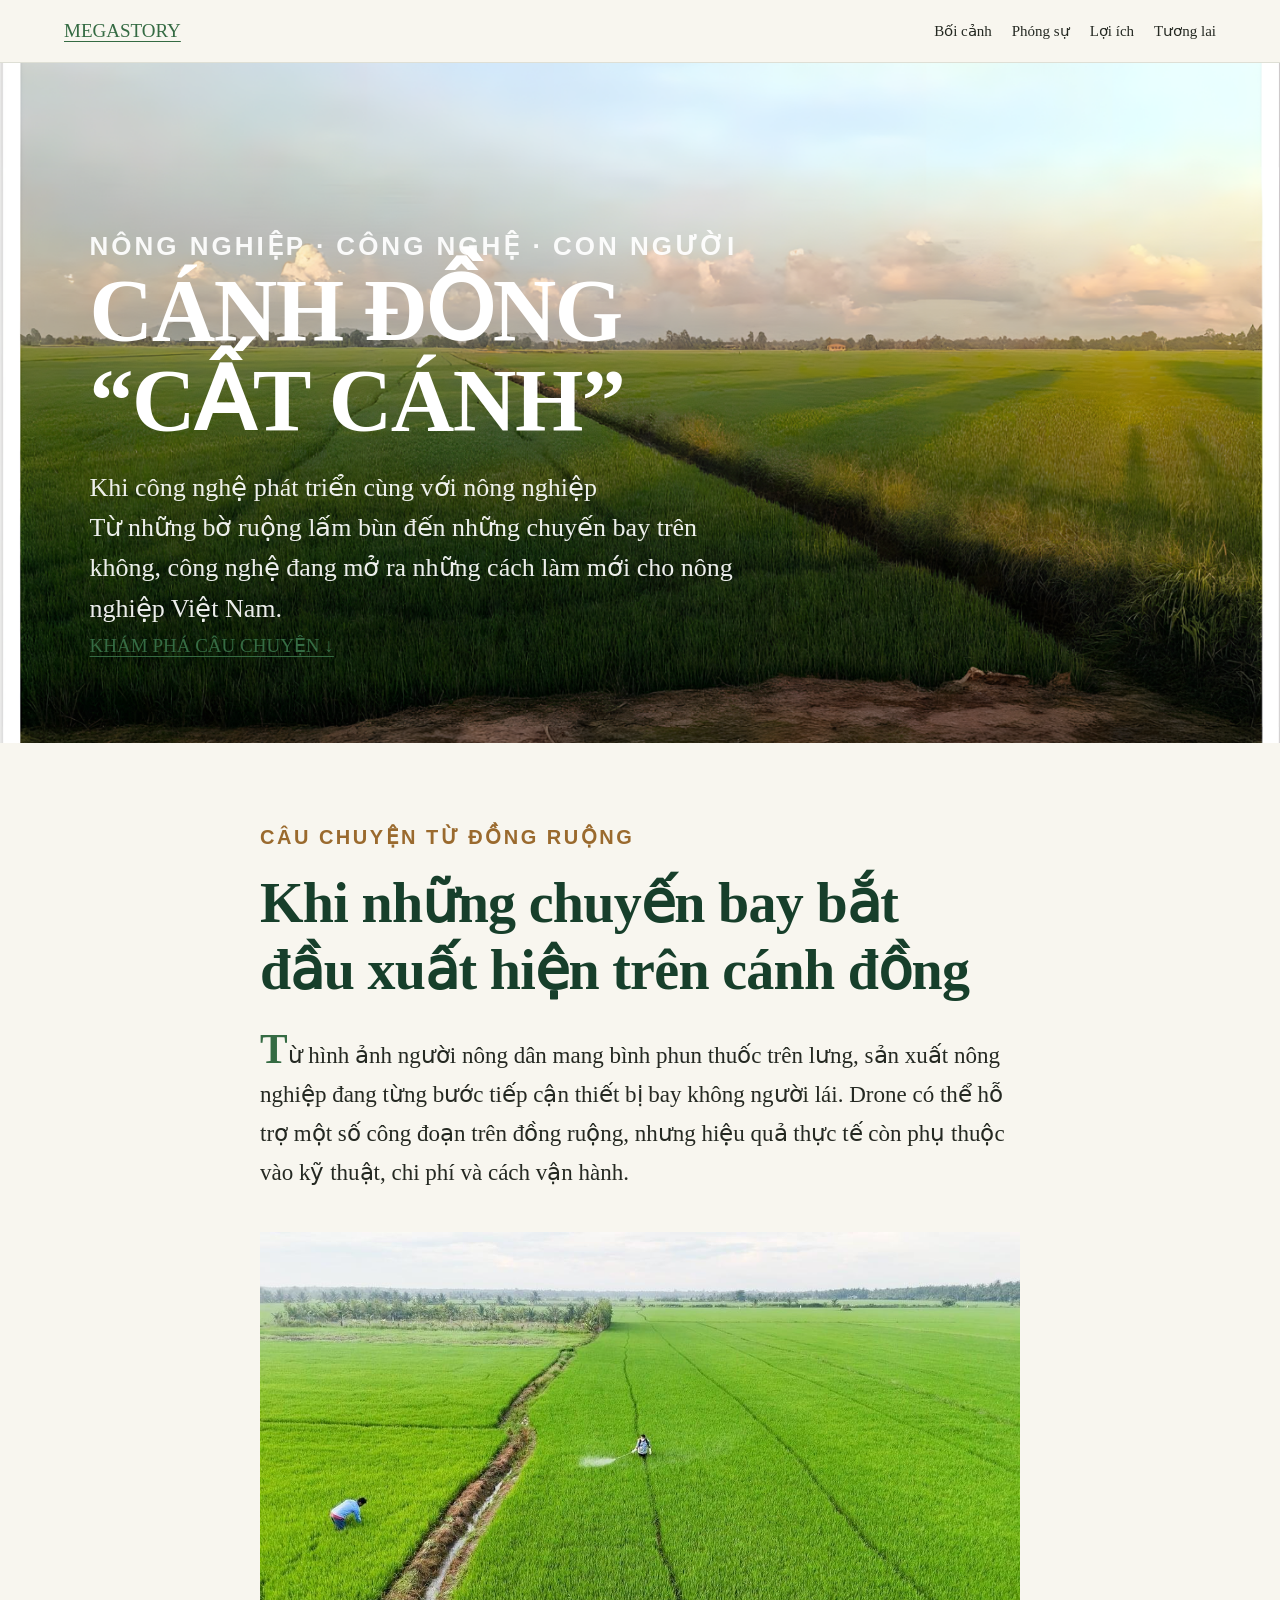
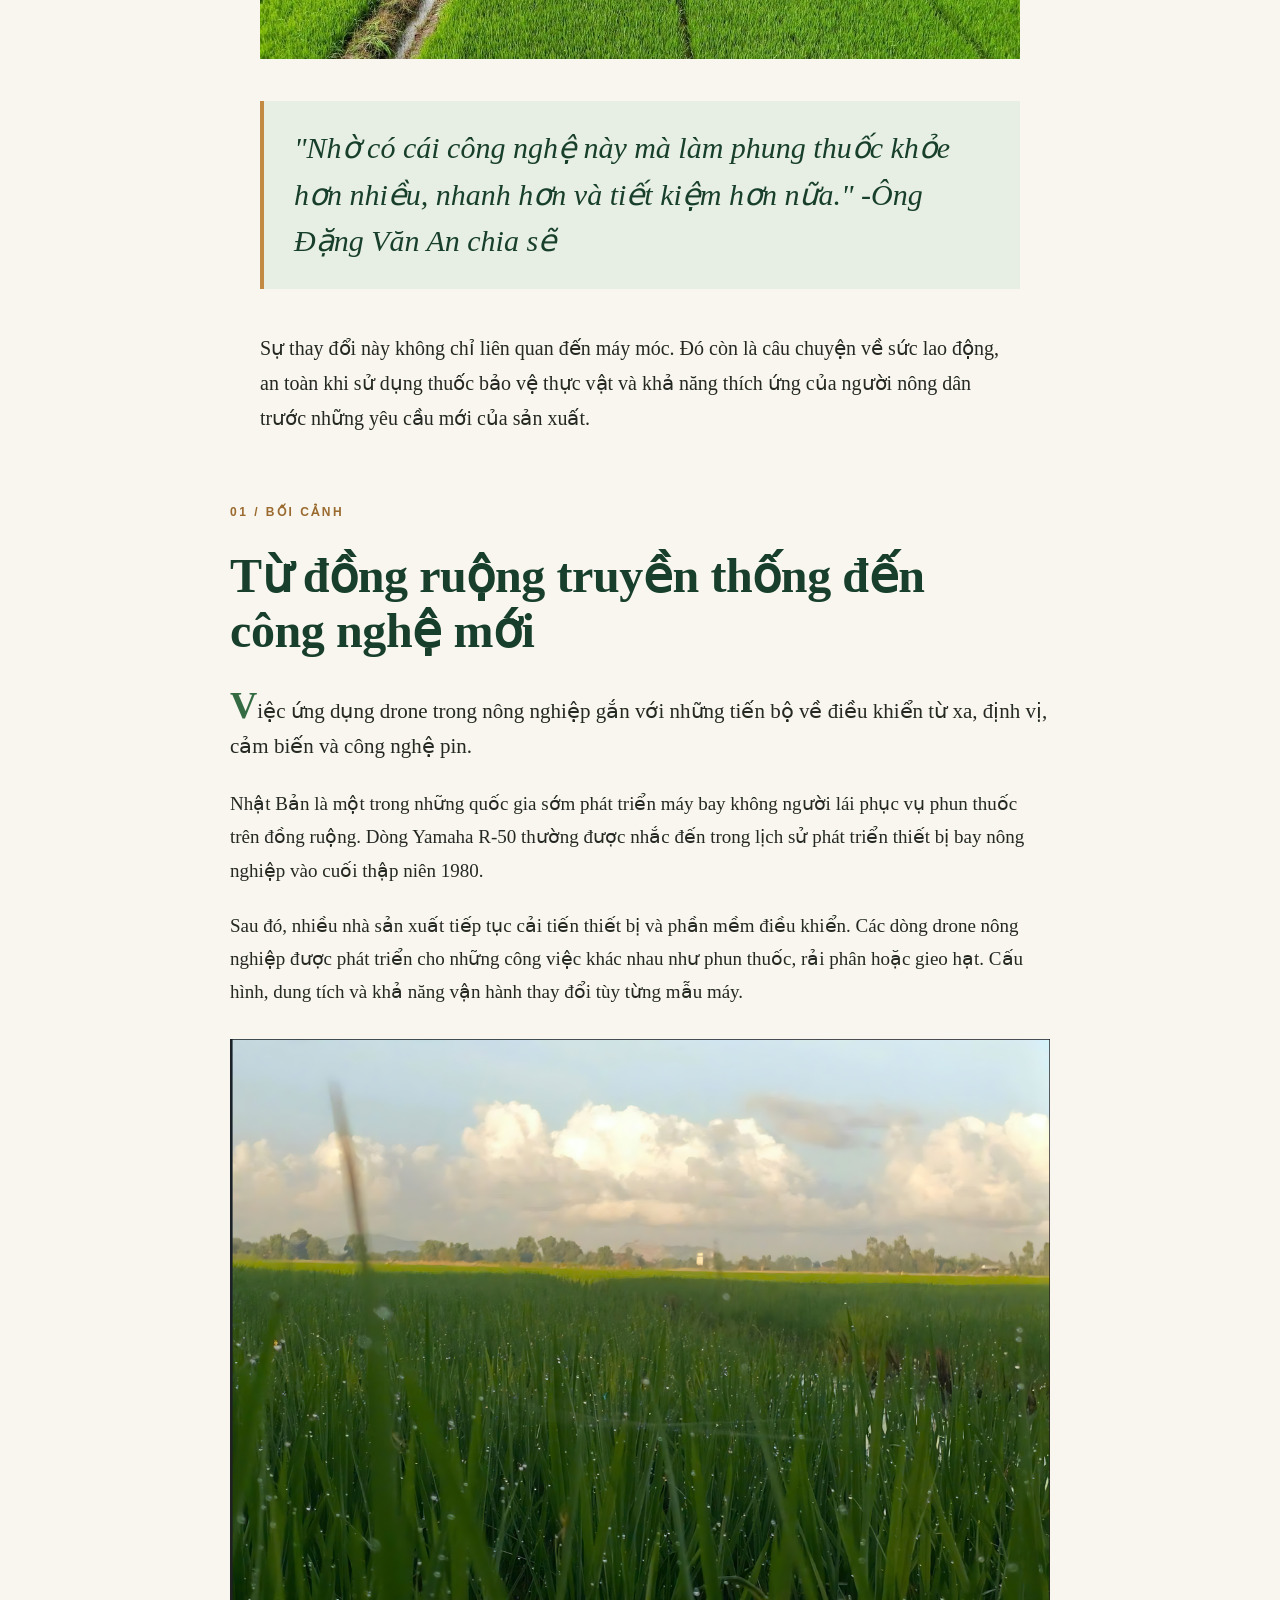
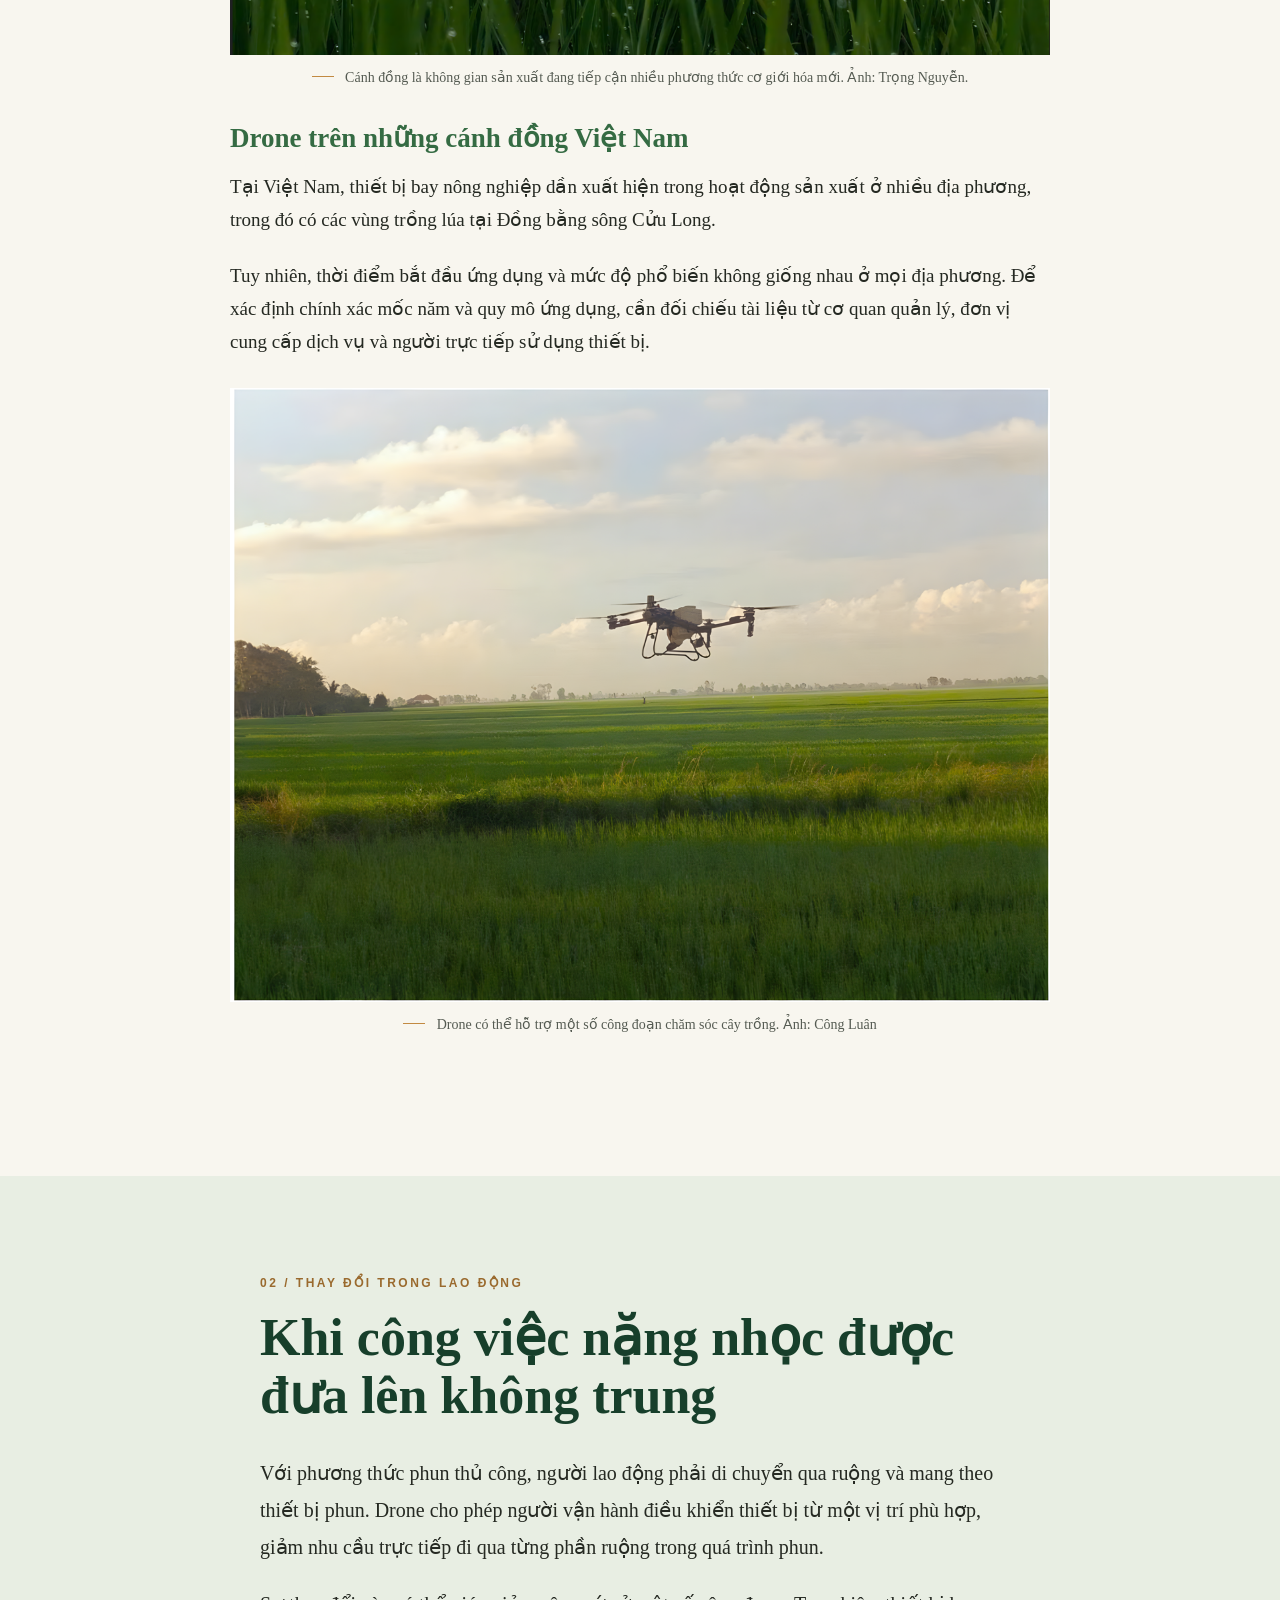
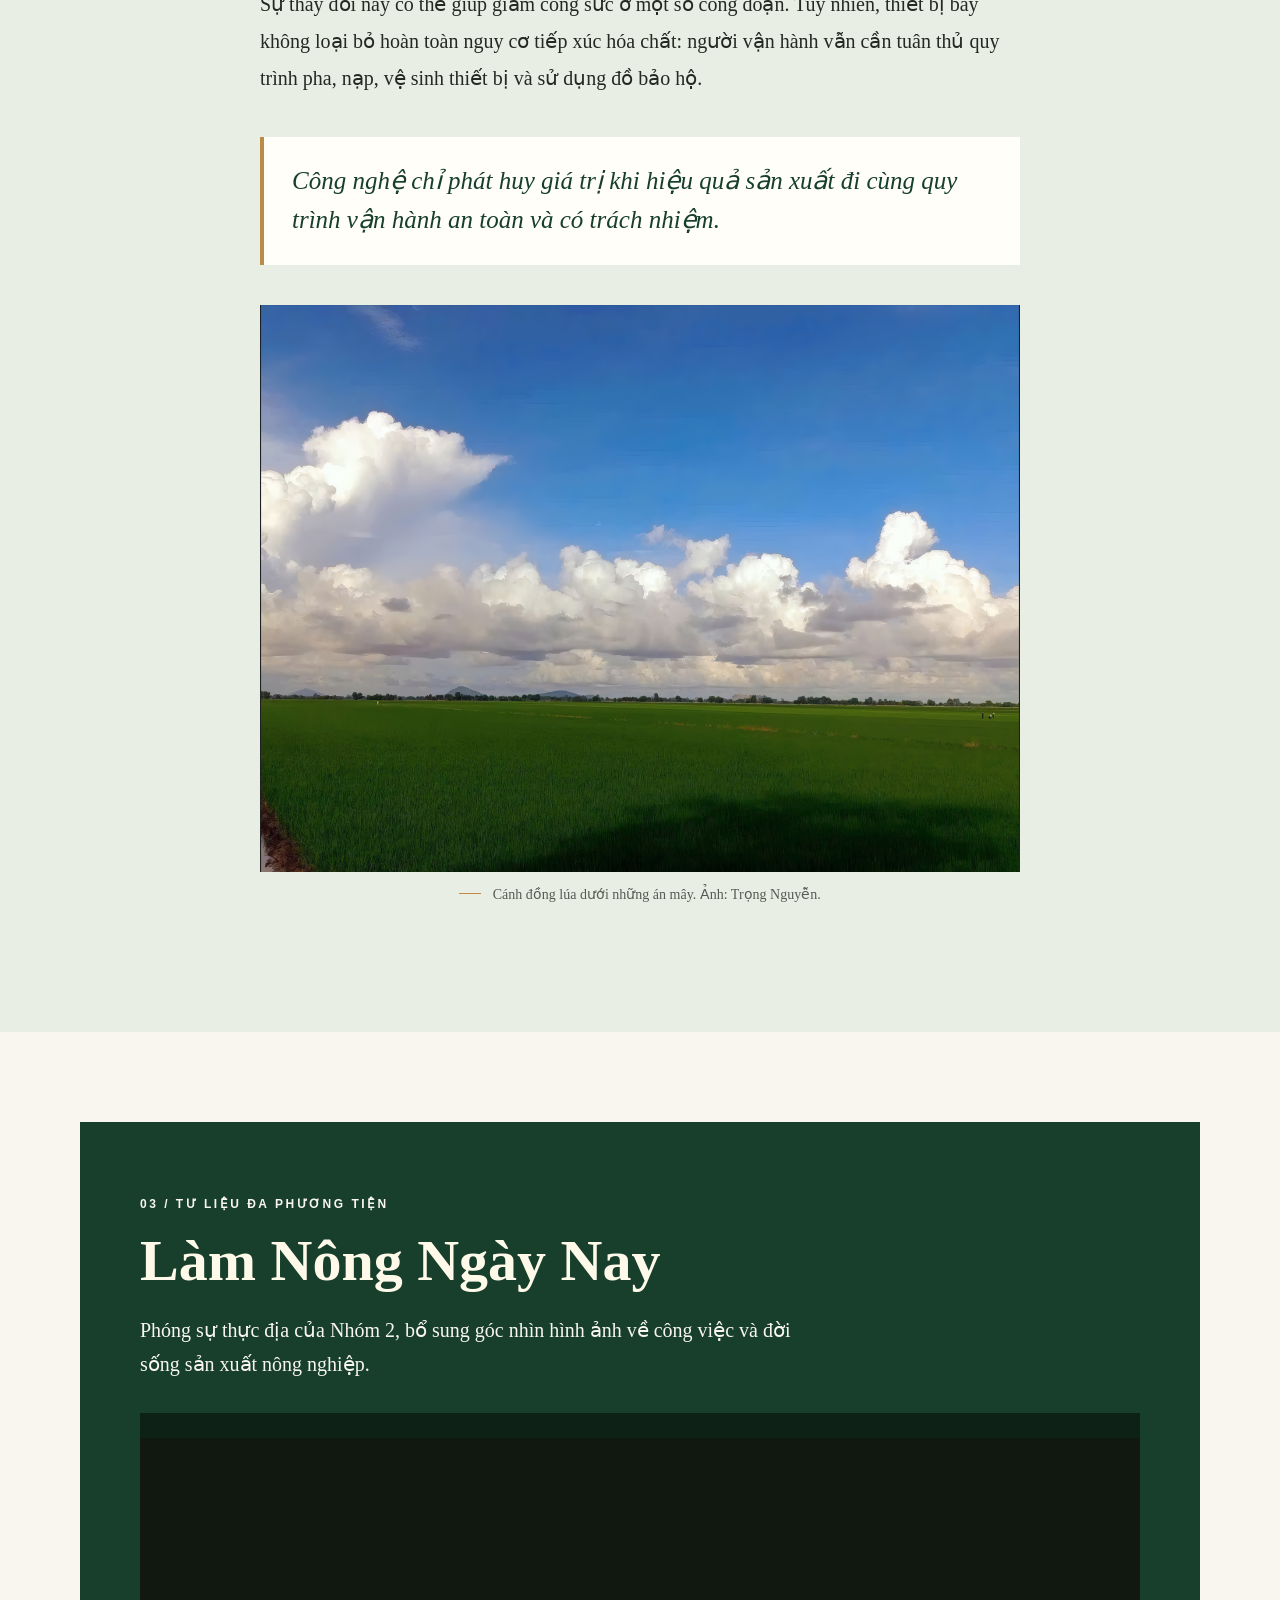
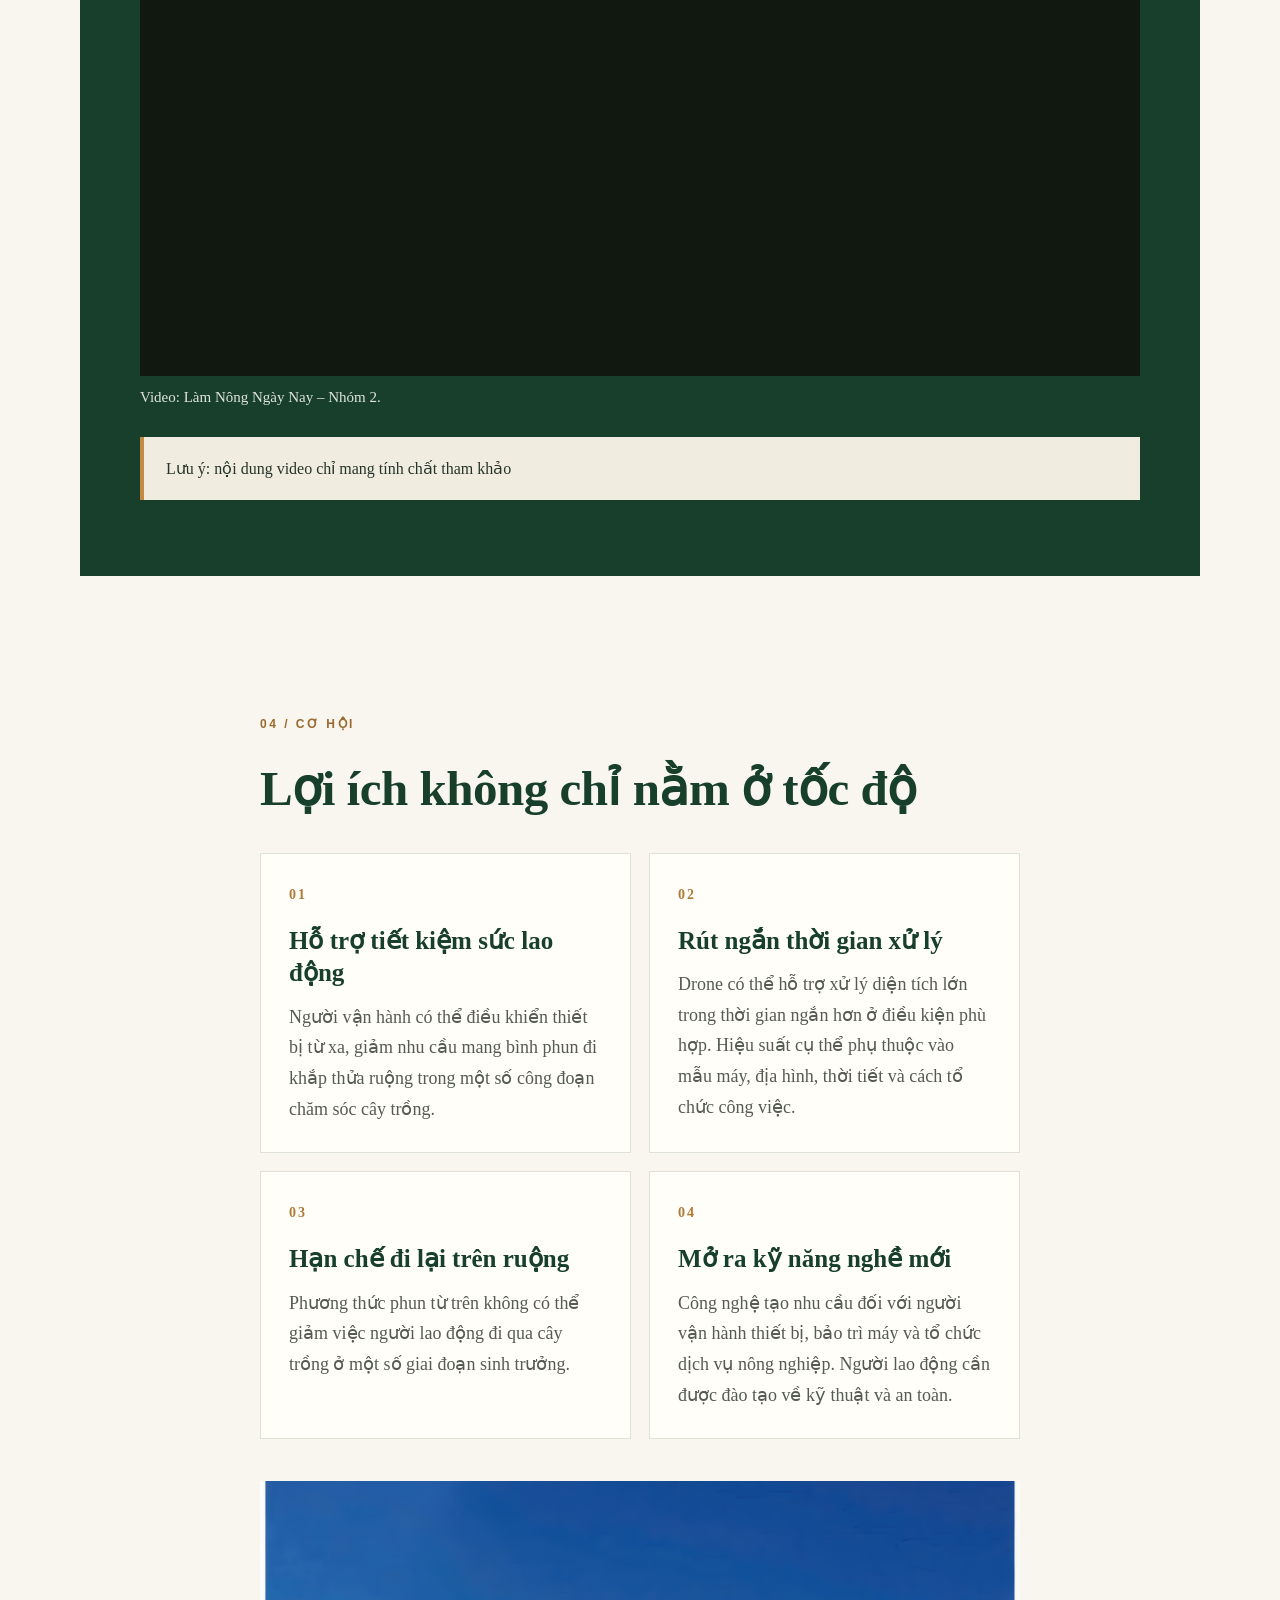
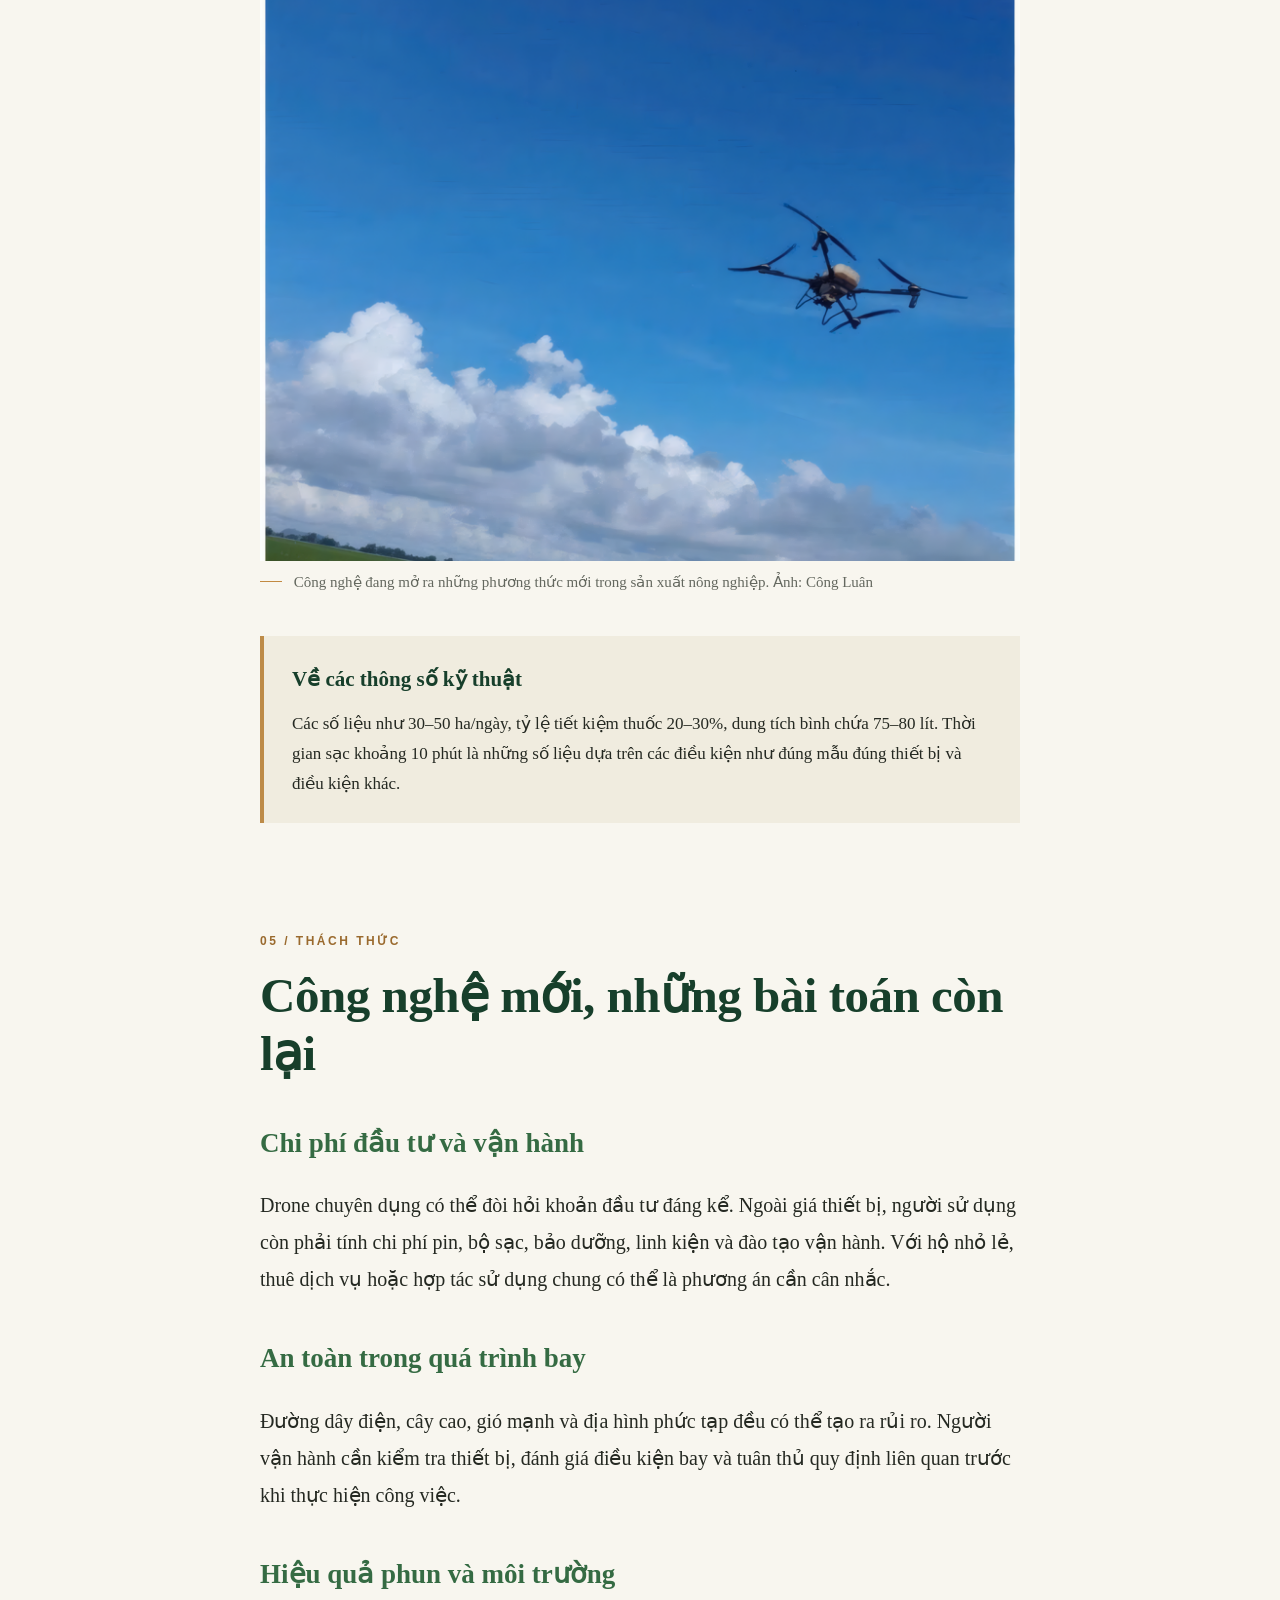
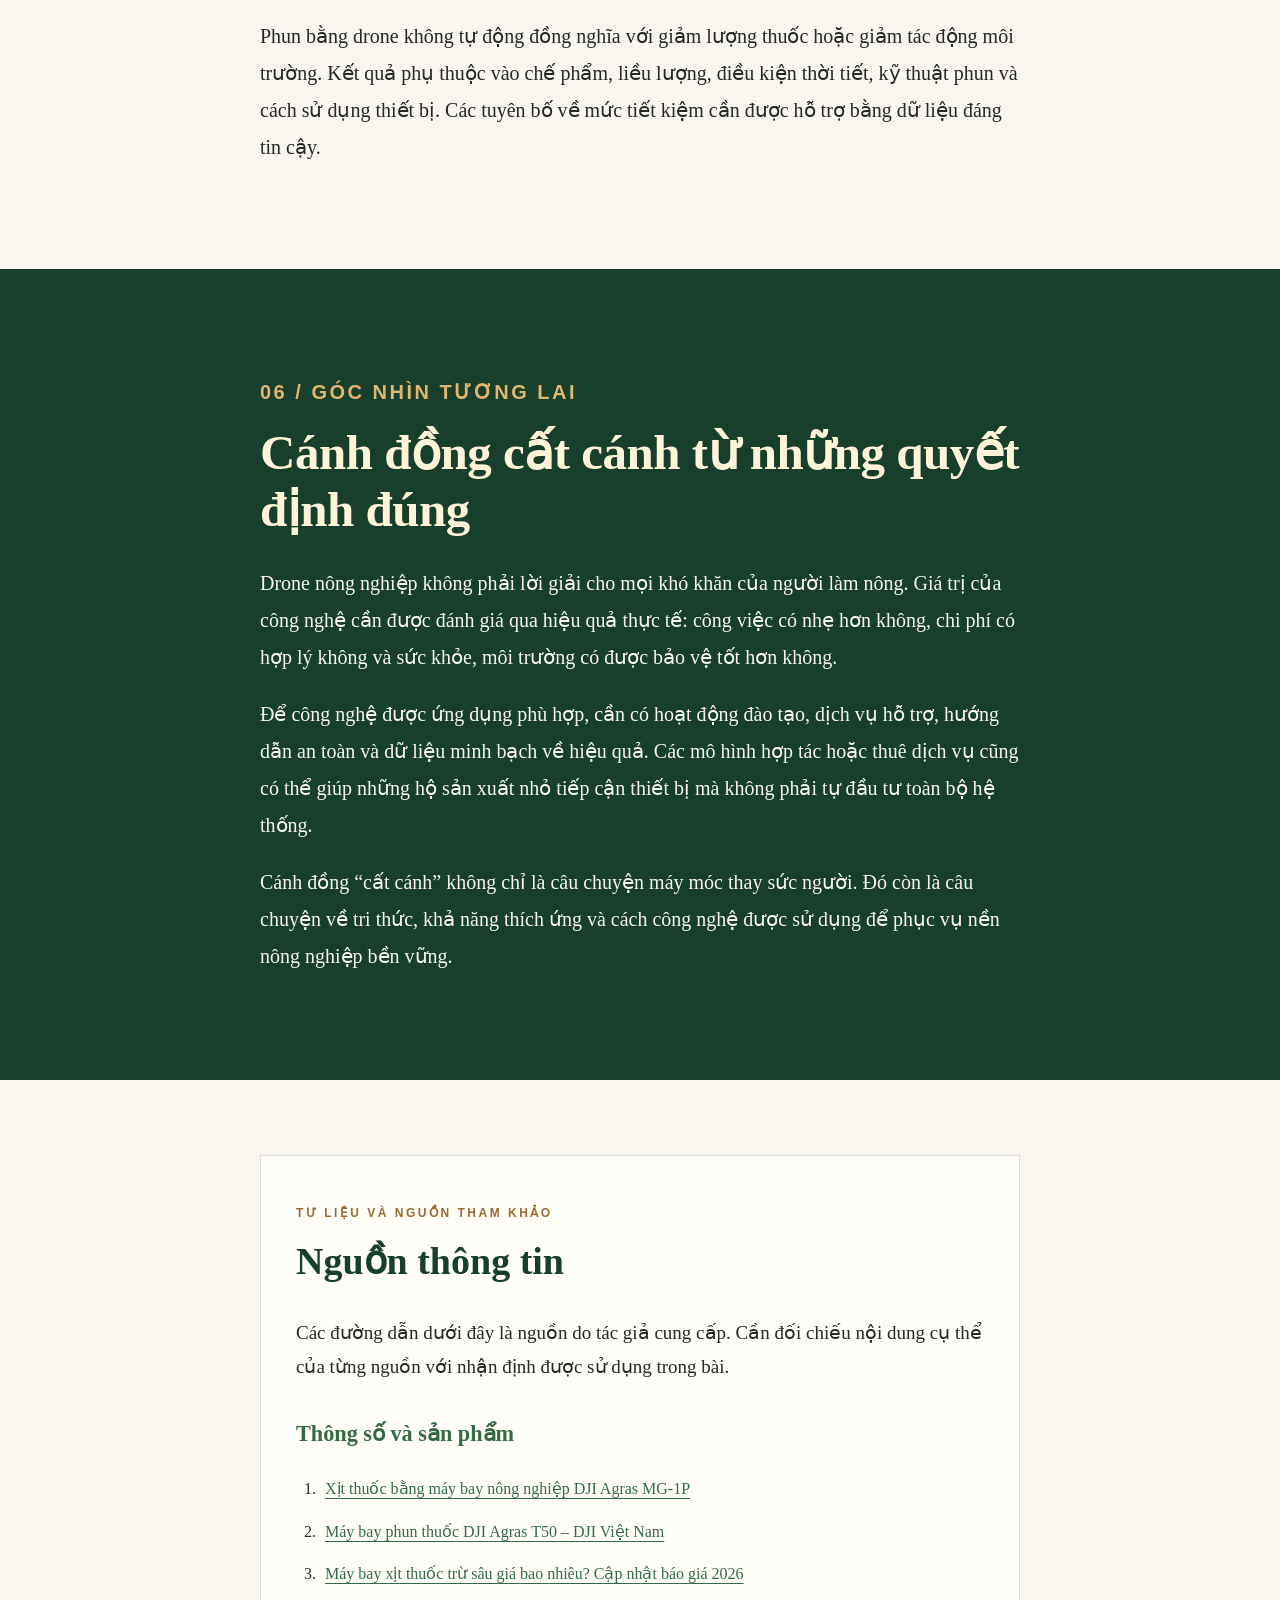
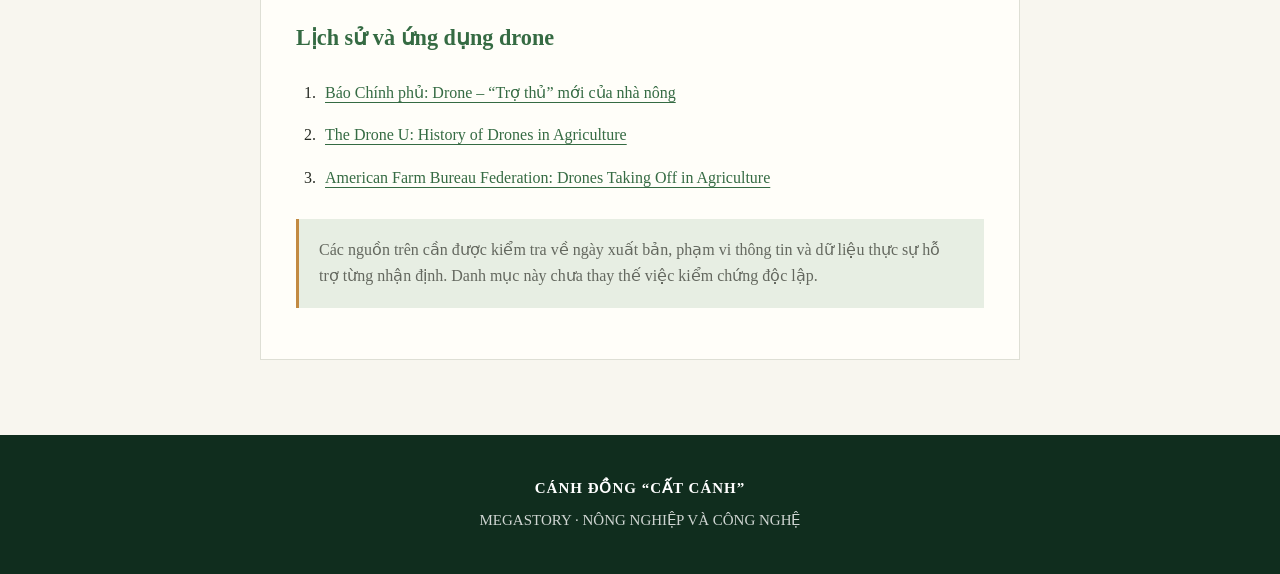
==== index.html @ ab1c5489 "Update index.html" ====
<!DOCTYPE html>
<html lang="vi">
<head>
  <meta charset="UTF-8">
  <meta name="viewport" content="width=device-width, initial-scale=1.0">
  <meta name="description" content="Megastory về sự chuyển đổi của nông nghiệp Việt Nam với công nghệ drone.">
  <meta name="theme-color" content="#173b2b">

  <title>Cánh đồng “cất cánh” | Megastory</title>

  <link rel="stylesheet" href="style.css">
</head>

<body>
  <!-- THANH TIẾN ĐỘ ĐỌC -->
  <div class="reading-progress" id="readingProgress"></div>

  <!-- THANH ĐIỀU HƯỚNG -->
  <header class="site-header">
    <a class="site-brand" href="#top">MEGASTORY</a>

    <nav aria-label="Mục lục bài viết">
      <a href="#boi-canh">Bối cảnh</a>
      <a href="#phong-su">Phóng sự</a>
      <a href="#loi-ich">Lợi ích</a>
      <a href="#tuong-lai">Tương lai</a>
    </nav>
  </header>

  <main id="top">

    <!-- 01. ẢNH BÌA -->
    <section class="hero">
      <img
        class="hero-image"
        src="assets/1.png"
        alt="Khung cảnh đồng ruộng lúc bình minh"
        fetchpriority="high"
      >

      <div class="hero-overlay"></div>

      <div class="hero-content">
        <p class="eyebrow">NÔNG NGHIỆP · CÔNG NGHỆ · CON NGƯỜI</p>

        <h1>CÁNH ĐỒNG<br>“CẤT CÁNH”</h1>

        <p class="hero-subtitle">
          Khi công nghệ phát triển cùng với nông nghiệp
        </p>

        <p class="hero-description">
          Từ những bờ ruộng lấm bùn đến những chuyến bay trên không,
          công nghệ đang mở ra những cách làm mới cho nông nghiệp Việt Nam.
        </p>

        <a class="scroll-link" href="#sapo">
          KHÁM PHÁ CÂU CHUYỆN ↓
        </a>
      </div>
    </section>

    <!-- 02. SAPO -->
    <section class="article-intro reveal" id="sapo">
      <p class="section-label">CÂU CHUYỆN TỪ ĐỒNG RUỘNG</p>

      <h2>
        Khi những chuyến bay bắt đầu xuất hiện trên cánh đồng
      </h2>

      <p class="lead">
        Từ hình ảnh người nông dân mang bình phun thuốc trên lưng,
        sản xuất nông nghiệp đang từng bước tiếp cận thiết bị bay
        không người lái. Drone có thể hỗ trợ một số công đoạn trên
        đồng ruộng, nhưng hiệu quả thực tế còn phụ thuộc vào kỹ thuật,
        chi phí và cách vận hành.
      </p>
<figure class="story-image">
        <img
          src="assets/anh ngươi nong dan cu.jpg"
          alt="Cánh đồng lúa trong vùng"
          loading="lazy"
        >
  <blockquote>
         "Nhờ có cái công nghệ này mà làm phung thuốc khỏe hơn nhiều,
          nhanh hơn và tiết kiệm hơn nữa." -Ông Đặng Văn An chia sẽ
        </blockquote>
      </figure>
      <p>
        Sự thay đổi này không chỉ liên quan đến máy móc. Đó còn là
        câu chuyện về sức lao động, an toàn khi sử dụng thuốc bảo vệ
        thực vật và khả năng thích ứng của người nông dân trước những
        yêu cầu mới của sản xuất.
      </p>
    </section>

    <!-- 03. BỐI CẢNH VÀ LỊCH SỬ -->
    <section class="story-section reveal" id="boi-canh">
      <div class="section-heading">
        <p class="section-label">01 / BỐI CẢNH</p>
        <h2>Từ đồng ruộng truyền thống đến công nghệ mới</h2>
      </div>

      <p class="lead">
        Việc ứng dụng drone trong nông nghiệp gắn với những tiến bộ
        về điều khiển từ xa, định vị, cảm biến và công nghệ pin.
      </p>

      <p>
        Nhật Bản là một trong những quốc gia sớm phát triển máy bay
        không người lái phục vụ phun thuốc trên đồng ruộng. Dòng
        Yamaha R-50 thường được nhắc đến trong lịch sử phát triển
        thiết bị bay nông nghiệp vào cuối thập niên 1980.
      </p>

      <p>
        Sau đó, nhiều nhà sản xuất tiếp tục cải tiến thiết bị và
        phần mềm điều khiển. Các dòng drone nông nghiệp được phát
        triển cho những công việc khác nhau như phun thuốc, rải phân
        hoặc gieo hạt. Cấu hình, dung tích và khả năng vận hành thay
        đổi tùy từng mẫu máy.
      </p>

      <figure class="story-image">
        <img
          src="assets/7.png"
          alt="Cánh đồng lúa trong vùng sản xuất nông nghiệp"
          loading="lazy"
        >
        <figcaption>
          Cánh đồng là không gian sản xuất đang tiếp cận nhiều phương
          thức cơ giới hóa mới. Ảnh: Trọng Nguyễn.
        </figcaption>
      </figure>

      <h3>Drone trên những cánh đồng Việt Nam</h3>

      <p>
        Tại Việt Nam, thiết bị bay nông nghiệp dần xuất hiện trong
        hoạt động sản xuất ở nhiều địa phương, trong đó có các vùng
        trồng lúa tại Đồng bằng sông Cửu Long.
      </p>

      <p>
        Tuy nhiên, thời điểm bắt đầu ứng dụng và mức độ phổ biến
        không giống nhau ở mọi địa phương. Để xác định chính xác
        mốc năm và quy mô ứng dụng, cần đối chiếu tài liệu từ cơ
        quan quản lý, đơn vị cung cấp dịch vụ và người trực tiếp
        sử dụng thiết bị.
      </p>

      <figure class="story-image">
        <img
          src="assets/8.png"
          alt="Thiết bị bay không người lái hoạt động trên ruộng lúa"
          loading="lazy"
        >
        <figcaption>
          Drone có thể hỗ trợ một số công đoạn chăm sóc cây trồng. Ảnh: Công Luân
        </figcaption>
      </figure>
    </section>

    <!-- 04. THAY ĐỔI TRONG LAO ĐỘNG -->
    <section class="full-width-section reveal">
      <div class="full-width-inner">
        <p class="section-label">02 / THAY ĐỔI TRONG LAO ĐỘNG</p>

        <h2>Khi công việc nặng nhọc được đưa lên không trung</h2>

        <p>
          Với phương thức phun thủ công, người lao động phải di chuyển
          qua ruộng và mang theo thiết bị phun. Drone cho phép người
          vận hành điều khiển thiết bị từ một vị trí phù hợp, giảm
          nhu cầu trực tiếp đi qua từng phần ruộng trong quá trình phun.
        </p>

        <p>
          Sự thay đổi này có thể giúp giảm công sức ở một số công đoạn.
          Tuy nhiên, thiết bị bay không loại bỏ hoàn toàn nguy cơ tiếp
          xúc hóa chất: người vận hành vẫn cần tuân thủ quy trình pha,
          nạp, vệ sinh thiết bị và sử dụng đồ bảo hộ.
        </p>

        <blockquote>
          Công nghệ chỉ phát huy giá trị khi hiệu quả sản xuất đi cùng
          quy trình vận hành an toàn và có trách nhiệm.
        </blockquote>
        <figure class="story-image reveal">
  <img
    src="assets/3.png"
    alt="cánh đồng lúa dưới những án mây"
    loading="lazy"
  >
  <figcaption>
   Cánh đồng lúa dưới những án mây. Ảnh: Trọng Nguyễn.
  </figcaption>
</figure>
      </div>
    </section>

    <!-- 05. VIDEO PHÓNG SỰ -->
    <section class="video-section reveal" id="phong-su">
      <p class="section-label">03 / TƯ LIỆU ĐA PHƯƠNG TIỆN</p>

      <h2>Làm Nông Ngày Nay</h2>

      <p class="video-intro">
        Phóng sự thực địa của Nhóm 2, bổ sung góc nhìn hình ảnh về
        công việc và đời sống sản xuất nông nghiệp.
      </p>

      <div class="video-frame">

<iframe
    class="youtube-video"
    src="https://www.youtube.com/embed/SXAEdF5oqDk?si=xHd8-41L9PRDlv5H"
    title="Phóng sự Làm Nông Ngày Nay"
    width="560"
    height="315"
    allow="accelerometer; autoplay; clipboard-write; encrypted-media; gyroscope; picture-in-picture; web-share"
    allowfullscreen>
</iframe>

      </div>

      <p class="caption">
        Video: Làm Nông Ngày Nay – Nhóm 2.
      </p>

      <p class="editor-note">
        Lưu ý: nội dung video chỉ mang tính chất tham khảo
      </p>
    </section>

    <!-- 06. LỢI ÍCH -->
    <section class="story-section reveal" id="loi-ich">
      <div class="section-heading">
        <p class="section-label">04 / CƠ HỘI</p>
        <h2>Lợi ích không chỉ nằm ở tốc độ</h2>
      </div>

      <div class="info-grid">
        <article class="info-card">
          <span class="card-number">01</span>
          <h3>Hỗ trợ tiết kiệm sức lao động</h3>
          <p>
            Người vận hành có thể điều khiển thiết bị từ xa, giảm
            nhu cầu mang bình phun đi khắp thửa ruộng trong một số
            công đoạn chăm sóc cây trồng.
          </p>
        </article>

        <article class="info-card">
          <span class="card-number">02</span>
          <h3>Rút ngắn thời gian xử lý</h3>
          <p>
            Drone có thể hỗ trợ xử lý diện tích lớn trong thời gian
            ngắn hơn ở điều kiện phù hợp. Hiệu suất cụ thể phụ thuộc
            vào mẫu máy, địa hình, thời tiết và cách tổ chức công việc.
          </p>
        </article>

        <article class="info-card">
          <span class="card-number">03</span>
          <h3>Hạn chế đi lại trên ruộng</h3>
          <p>
            Phương thức phun từ trên không có thể giảm việc người
            lao động đi qua cây trồng ở một số giai đoạn sinh trưởng.
          </p>
        </article>

        <article class="info-card">
          <span class="card-number">04</span>
          <h3>Mở ra kỹ năng nghề mới</h3>
          <p>
            Công nghệ tạo nhu cầu đối với người vận hành thiết bị,
            bảo trì máy và tổ chức dịch vụ nông nghiệp. Người lao
            động cần được đào tạo về kỹ thuật và an toàn.
          </p>
        </article>
      </div>

<figure class="benefit-image reveal">
    <img
        src="assets/2.png"
        alt="Hoạt động ứng dụng công nghệ trong sản xuất nông nghiệp"
        loading="lazy"
    >
    <figcaption>
        Công nghệ đang mở ra những phương thức mới trong sản xuất nông nghiệp. Ảnh: Công Luân
    </figcaption>
</figure>

      <div class="data-note">
        <strong>Về các thông số kỹ thuật</strong>
        <p>
          Các số liệu như 30–50 ha/ngày, tỷ lệ tiết kiệm thuốc
          20–30%, dung tích bình chứa 75–80 lít. Thời gian sạc
          khoảng 10 phút là những số liệu dựa trên các điều kiện như
          đúng mẫu đúng thiết bị và điều kiện khác.
        </p>
      </div>
    </section>

    <!-- 07. THÁCH THỨC -->
    <section class="challenge-section reveal" id="thach-thuc">
      <div class="section-heading">
        <p class="section-label">05 / THÁCH THỨC</p>
        <h2>Công nghệ mới, những bài toán còn lại</h2>
      </div>

      <h3>Chi phí đầu tư và vận hành</h3>
      <p>
        Drone chuyên dụng có thể đòi hỏi khoản đầu tư đáng kể.
        Ngoài giá thiết bị, người sử dụng còn phải tính chi phí
        pin, bộ sạc, bảo dưỡng, linh kiện và đào tạo vận hành.
        Với hộ nhỏ lẻ, thuê dịch vụ hoặc hợp tác sử dụng chung
        có thể là phương án cần cân nhắc.
      </p>

      <h3>An toàn trong quá trình bay</h3>
      <p>
        Đường dây điện, cây cao, gió mạnh và địa hình phức tạp
        đều có thể tạo ra rủi ro. Người vận hành cần kiểm tra
        thiết bị, đánh giá điều kiện bay và tuân thủ quy định
        liên quan trước khi thực hiện công việc.
      </p>

      <h3>Hiệu quả phun và môi trường</h3>
      <p>
        Phun bằng drone không tự động đồng nghĩa với giảm lượng
        thuốc hoặc giảm tác động môi trường. Kết quả phụ thuộc
        vào chế phẩm, liều lượng, điều kiện thời tiết, kỹ thuật
        phun và cách sử dụng thiết bị. Các tuyên bố về mức tiết
        kiệm cần được hỗ trợ bằng dữ liệu đáng tin cậy.
      </p>
    </section>

    <!-- 08. TƯƠNG LAI -->
    <section class="future-section reveal" id="tuong-lai">
      <div class="future-content">
        <p class="section-label">06 / GÓC NHÌN TƯƠNG LAI</p>

        <h2>Cánh đồng cất cánh từ những quyết định đúng</h2>

        <p>
          Drone nông nghiệp không phải lời giải cho mọi khó khăn
          của người làm nông. Giá trị của công nghệ cần được đánh
          giá qua hiệu quả thực tế: công việc có nhẹ hơn không,
          chi phí có hợp lý không và sức khỏe, môi trường có được
          bảo vệ tốt hơn không.
        </p>

        <p>
          Để công nghệ được ứng dụng phù hợp, cần có hoạt động đào
          tạo, dịch vụ hỗ trợ, hướng dẫn an toàn và dữ liệu minh bạch
          về hiệu quả. Các mô hình hợp tác hoặc thuê dịch vụ cũng
          có thể giúp những hộ sản xuất nhỏ tiếp cận thiết bị mà
          không phải tự đầu tư toàn bộ hệ thống.
        </p>

        <p>
          Cánh đồng “cất cánh” không chỉ là câu chuyện máy móc
          thay sức người. Đó còn là câu chuyện về tri thức,
          khả năng thích ứng và cách công nghệ được sử dụng
          để phục vụ nền nông nghiệp bền vững.
        </p>
      </div>
    </section>

    <!-- 09. NGUỒN THAM KHẢO -->
    <section class="sources-section reveal" id="nguon">
      <p class="section-label">TƯ LIỆU VÀ NGUỒN THAM KHẢO</p>
      <h2>Nguồn thông tin</h2>

      <p>
        Các đường dẫn dưới đây là nguồn do tác giả cung cấp.
        Cần đối chiếu nội dung cụ thể của từng nguồn với nhận định
        được sử dụng trong bài.
      </p>

      <h3>Thông số và sản phẩm</h3>
      <ol>
        <li>
          <a href="https://agridrone.vn/xit-thuoc-bang-may-bay/"
             target="_blank" rel="noopener noreferrer">
            Xịt thuốc bằng máy bay nông nghiệp DJI Agras MG-1P
          </a>
        </li>
        <li>
          <a href="https://djivietnam.com.vn/products/dji-agras-t50"
             target="_blank" rel="noopener noreferrer">
            Máy bay phun thuốc DJI Agras T50 – DJI Việt Nam
          </a>
        </li>
        <li>
          <a href="https://vicemvn.edu.vn/may-bay-xit-thuoc-gia-bao-nhieu"
             target="_blank" rel="noopener noreferrer">
            Máy bay xịt thuốc trừ sâu giá bao nhiêu? Cập nhật báo giá 2026
          </a>
        </li>
      </ol>

      <h3>Lịch sử và ứng dụng drone</h3>
      <ol>
        <li>
          <a href="https://baochinhphu.vn/drone-tro-thu-moi-cua-nha-nong-102250920110244485.htm"
             target="_blank" rel="noopener noreferrer">
            Báo Chính phủ: Drone – “Trợ thủ” mới của nhà nông
          </a>
        </li>
        <li>
          <a href="https://www.thedroneu.com/blog/history-of-drones-in-agriculture/"
             target="_blank" rel="noopener noreferrer">
            The Drone U: History of Drones in Agriculture
          </a>
        </li>
        <li>
          <a href="https://www.fb.org/intel/markets/drones-taking-off-in-ag"
             target="_blank" rel="noopener noreferrer">
            American Farm Bureau Federation: Drones Taking Off in Agriculture
          </a>
        </li>
      </ol>

      <p class="editor-note">
        Các nguồn trên cần được kiểm tra về ngày xuất bản, phạm vi
        thông tin và dữ liệu thực sự hỗ trợ từng nhận định. Danh
        mục này chưa thay thế việc kiểm chứng độc lập.
      </p>
    </section>

  </main>

  <footer class="site-footer">
    <p>CÁNH ĐỒNG “CẤT CÁNH”</p>
    <p>MEGASTORY · NÔNG NGHIỆP VÀ CÔNG NGHỆ</p>
  </footer>

  <!-- JavaScript được nạp từ file riêng -->
  <script src="script.js"></script>
</body>
</html>
---- style.css ----
/* =========================================
   MEGASTORY: CÁNH ĐỒNG "CẤT CÁNH"
   Phong cách: Editorial / Scrollytelling
   ========================================= */

/* 1. THIẾT LẬP CHUNG */

:root {
    --green-dark: #173f2b;
    --green: #356b43;
    --green-light: #e7eee3;
    --cream: #f8f6ef;
    --paper: #fffef9;
    --text: #252922;
    --text-light: #64685f;
    --border: #dedfd5;
    --accent: #c28a42;
    --content-width: 820px;
}

* {
    box-sizing: border-box;
}

html {
    scroll-behavior: smooth;
    scroll-padding-top: 90px;
}

body {
    margin: 0;
    background: var(--cream);
    color: var(--text);
    font-family: "Times New Roman", Times, serif;
    font-size: 19px;
    line-height: 1.8;
    overflow-wrap: break-word;
}

img,
video {
    display: block;
    max-width: 100%;
}

img {
    height: auto;
}

a {
    color: var(--green);
    text-decoration-thickness: 1px;
    text-underline-offset: 4px;
}

a:hover {
    color: var(--accent);
}

button,
input,
textarea,
select {
    font: inherit;
}

::selection {
    color: white;
    background: var(--green);
}


/* 2. THANH TIẾN TRÌNH ĐỌC */

#readingProgress {
    position: fixed;
    top: 0;
    left: 0;
    z-index: 1000;
    width: 0;
    height: 4px;
    background: var(--accent);
}


/* 3. THANH ĐIỀU HƯỚNG */

.site-header {
    position: sticky;
    top: 0;
    z-index: 100;
    display: flex;
    align-items: center;
    justify-content: space-between;
    gap: 24px;
    padding: 14px 5%;
    background: rgba(248, 246, 239, 0.96);
    border-bottom: 1px solid var(--border);
    backdrop-filter: blur(12px);
}

.site-logo,
.logo,
.brand {
    color: var(--green-dark);
    font-size: 17px;
    font-weight: bold;
    letter-spacing: 1px;
    text-decoration: none;
    text-transform: uppercase;
}

.site-nav,
.main-nav,
nav {
    display: flex;
    align-items: center;
    flex-wrap: wrap;
    gap: 20px;
}

.site-nav a,
.main-nav a,
nav a {
    color: var(--text);
    font-size: 15px;
    text-decoration: none;
}

.site-nav a:hover,
.main-nav a:hover,
nav a:hover {
    color: var(--green);
}


/* 4. KHU VỰC MỞ ĐẦU */

.hero {
    position: relative;
    display: flex;
    min-height: 680px;
    align-items: flex-end;
    overflow: hidden;
    padding: 80px max(7%, calc((100% - 1180px) / 2));
    color: white;
    background: var(--green-dark);
}

.hero::before {
    position: absolute;
    inset: 0;
    z-index: 0;
    background:
        linear-gradient(
            90deg,
            rgba(12, 35, 22, 0.86) 0%,
            rgba(12, 35, 22, 0.54) 52%,
            rgba(12, 35, 22, 0.12) 100%
        ),
        linear-gradient(
            0deg,
            rgba(12, 35, 22, 0.48),
            transparent 65%
        );
    content: "";
    pointer-events: none;
}

.hero > img,
.hero-image {
    position: absolute;
    inset: 0;
    z-index: 0;
    width: 100%;
    height: 100%;
    object-fit: cover;
}

.hero-content,
.hero-inner,
.hero-text {
    position: relative;
    z-index: 1;
    width: 100%;
    max-width: 950px;
}

.eyebrow,
.category,
.kicker {
    display: inline-block;
    margin-bottom: 18px;
    color: var(--accent);
    font-family: Arial, sans-serif;
    font-size: 12px;
    font-weight: bold;
    letter-spacing: 3px;
    line-height: 1.6;
    text-transform: uppercase;
}

.hero h1 {
    max-width: 950px;
    margin: 0 0 22px;
    font-size: clamp(44px, 7vw, 88px);
    font-weight: bold;
    line-height: 1.02;
    letter-spacing: -1.5px;
}

.hero h1 span {
    color: #d8bd81;
}

.hero p {
    max-width: 680px;
    margin: 0;
    color: rgba(255, 255, 255, 0.92);
    font-size: clamp(20px, 2.5vw, 26px);
    line-height: 1.55;
}

.hero .hero-meta,
.hero-meta {
    margin-top: 30px;
    color: rgba(255, 255, 255, 0.76);
    font-family: Arial, sans-serif;
    font-size: 12px;
    letter-spacing: 1px;
}


/* 5. PHẦN DẪN NHẬP */

.sapo,
.lead,
.intro {
    max-width: 900px;
    margin: 0 auto;
    padding: 80px 30px 65px;
    font-size: clamp(22px, 3vw, 29px);
    font-weight: normal;
    line-height: 1.65;
}

.sapo::first-letter,
.lead::first-letter,
.intro::first-letter {
    color: var(--green);
    font-size: 1.8em;
    font-weight: bold;
    line-height: 1;
}

.sapo p,
.lead p,
.intro p {
    margin-top: 0;
}


/* 6. BỐ CỤC NỘI DUNG BÀI */

main {
    width: 100%;
}

section {
    scroll-margin-top: 90px;
}

.story-section,
.content-section,
.article-section {
    width: min(var(--content-width), calc(100% - 40px));
    margin: 0 auto;
    padding: 48px 0 65px;
}

.story-section h2,
.content-section h2,
.article-section h2 {
    margin: 0 0 28px;
    color: var(--green-dark);
    font-size: clamp(32px, 4.5vw, 48px);
    line-height: 1.18;
}

.story-section h3,
.content-section h3,
.article-section h3 {
    margin-top: 34px;
    margin-bottom: 12px;
    color: var(--green);
    font-size: 27px;
    line-height: 1.3;
}

.story-section p,
.content-section p,
.article-section p {
    margin: 0 0 24px;
}

.section-label {
    display: block;
    margin-bottom: 14px;
    color: var(--accent);
    font-family: Arial, sans-serif;
    font-size: 12px;
    font-weight: bold;
    letter-spacing: 2px;
    text-transform: uppercase;
}

.section-divider {
    width: 70px;
    height: 3px;
    margin: 0 0 30px;
    background: var(--accent);
}


/* 7. ẢNH VÀ CHÚ THÍCH */

figure {
    margin: 42px 0;
}

figure img {
    width: 100%;
    max-height: 680px;
    object-fit: cover;
}

figcaption,
.image-caption,
.caption {
    margin-top: 10px;
    color: var(--text-light);
    font-size: 15px;
    line-height: 1.55;
}

figcaption::before {
    display: inline-block;
    width: 22px;
    height: 1px;
    margin: 0 8px 5px 0;
    background: var(--accent);
    content: "";
}

.full-width-image {
    width: 100%;
    margin: 55px 0;
}

.full-width-image img {
    width: 100%;
    max-height: 760px;
    object-fit: cover;
}

.full-width-image figcaption {
    width: min(var(--content-width), calc(100% - 40px));
    margin: 12px auto 0;
}


/* 8. KHỐI TRÍCH DẪN */

blockquote {
    margin: 42px 0;
    padding: 24px 30px;
    border-left: 4px solid var(--accent);
    background: var(--green-light);
    color: var(--green-dark);
    font-size: clamp(23px, 3vw, 30px);
    font-style: italic;
    line-height: 1.55;
}

blockquote p {
    margin: 0;
}

blockquote cite {
    display: block;
    margin-top: 15px;
    color: var(--text-light);
    font-size: 15px;
    font-style: normal;
}


/* 9. THẺ THÔNG TIN / LỢI ÍCH */

.cards,
.benefit-grid,
.info-grid {
    display: grid;
    grid-template-columns: repeat(3, minmax(0, 1fr));
    gap: 18px;
    margin: 35px 0;
}

.card,
.benefit-card,
.info-card {
    padding: 25px 22px;
    border: 1px solid var(--border);
    background: var(--paper);
}

.card h3,
.benefit-card h3,
.info-card h3 {
    margin: 0 0 12px;
    color: var(--green-dark);
    font-size: 23px;
}

.card p,
.benefit-card p,
.info-card p {
    margin: 0;
    color: var(--text-light);
    font-size: 17px;
    line-height: 1.65;
}


/* 10. KHỐI SỐ LIỆU NỔI BẬT */

.stats,
.stat-grid,
.highlight-grid {
    display: grid;
    grid-template-columns: repeat(3, minmax(0, 1fr));
    gap: 20px;
    margin: 40px 0;
    padding: 30px 0;
    border-top: 1px solid var(--border);
    border-bottom: 1px solid var(--border);
}

.stat,
.stat-item,
.highlight-item {
    text-align: center;
}

.stat strong,
.stat-item strong,
.highlight-item strong {
    display: block;
    color: var(--green);
    font-size: clamp(28px, 4vw, 42px);
    line-height: 1.2;
}

.stat span,
.stat-item span,
.highlight-item span {
    display: block;
    margin-top: 8px;
    color: var(--text-light);
    font-size: 15px;
    line-height: 1.5;
}


/* 11. VIDEO PHÓNG SỰ */

.video-section,
.video-block {
    width: min(1100px, calc(100% - 40px));
    margin: 55px auto;
    padding: 35px;
    background: var(--green-dark);
    color: white;
}

.video-section h2,
.video-block h2 {
    margin: 0 0 14px;
    color: white;
    font-size: clamp(30px, 4vw, 44px);
    line-height: 1.2;
}

.video-section p,
.video-block p {
    color: rgba(255, 255, 255, 0.82);
}

.video-section video,
.video-block video,
.video-section iframe,
.video-block iframe {
    display: block;
    width: 100%;
    aspect-ratio: 16 / 9;
    margin-top: 25px;
    border: 0;
    background: #101810;
    object-fit: contain;
}

.video-caption {
    margin-top: 12px;
    color: rgba(255, 255, 255, 0.7);
    font-size: 15px;
}


/* 12. KHỐI KẾT BÀI */

.conclusion,
.ending,
.final-section {
    margin-top: 40px;
    padding: 75px 24px;
    background: var(--green-light);
}

.conclusion > div,
.ending > div,
.final-section > div {
    width: min(var(--content-width), 100%);
    margin: 0 auto;
}

.conclusion h2,
.ending h2,
.final-section h2 {
    color: var(--green-dark);
    font-size: clamp(34px, 5vw, 54px);
    line-height: 1.15;
}

.conclusion p,
.ending p,
.final-section p {
    font-size: 20px;
}


/* 13. NGUỒN THAM KHẢO */

.sources-section,
.sources,
.references {
    width: min(var(--content-width), calc(100% - 40px));
    margin: 55px auto;
    padding: 35px;
    border: 1px solid var(--border);
    background: var(--paper);
}

.sources-section h2,
.sources h2,
.references h2 {
    margin-top: 0;
    color: var(--green-dark);
    font-size: 32px;
}

.sources-section ol,
.sources ol,
.references ol {
    padding-left: 24px;
}

.sources-section li,
.sources li,
.references li {
    margin-bottom: 15px;
    padding-left: 5px;
    font-size: 16px;
    line-height: 1.6;
}

.sources-section a,
.sources a,
.references a {
    overflow-wrap: anywhere;
}

.editor-note {
    margin-top: 28px;
    padding: 18px 20px;
    border-left: 3px solid var(--accent);
    background: var(--green-light);
    color: var(--text-light);
    font-size: 16px;
    line-height: 1.65;
}


/* 14. CHÂN TRANG */

.site-footer,
footer {
    padding: 35px 20px;
    background: #102d1e;
    color: rgba(255, 255, 255, 0.8);
    text-align: center;
}

.site-footer p,
footer p {
    margin: 5px 0;
    font-size: 15px;
}

.site-footer p:first-child,
footer p:first-child {
    color: white;
    font-weight: bold;
    letter-spacing: 1px;
}


/* 15. HIỆU ỨNG XUẤT HIỆN KHI CUỘN */

.reveal {
    opacity: 1;
    transform: none;
}

.js-enabled .reveal {
    opacity: 0;
    transform: translateY(24px);
    transition:
        opacity 0.7s ease,
        transform 0.7s ease;
}

.js-enabled .reveal.is-visible {
    opacity: 1;
    transform: translateY(0);
}


/* 16. RESPONSIVE: MÁY TÍNH BẢNG */

@media (max-width: 900px) {
    .hero {
        min-height: 590px;
        padding: 65px 6%;
    }

    .cards,
    .benefit-grid,
    .info-grid {
        grid-template-columns: repeat(2, minmax(0, 1fr));
    }

    .video-section,
    .video-block {
        padding: 25px;
    }

    .site-header {
        padding-right: 4%;
        padding-left: 4%;
    }

    .site-nav,
    .main-nav,
    nav {
        gap: 12px;
    }
}


/* 17. RESPONSIVE: ĐIỆN THOẠI */

@media (max-width: 600px) {
    body {
        font-size: 17px;
        line-height: 1.75;
    }

    .site-header {
        position: relative;
        align-items: flex-start;
        flex-direction: column;
        gap: 10px;
        padding: 13px 18px;
    }

    .site-nav,
    .main-nav,
    nav {
        width: 100%;
        gap: 8px 16px;
    }

    .site-nav a,
    .main-nav a,
    nav a {
        font-size: 14px;
    }

    .hero {
        min-height: 560px;
        padding: 45px 22px;
    }

    .hero::before {
        background:
            linear-gradient(
                0deg,
                rgba(12, 35, 22, 0.92) 0%,
                rgba(12, 35, 22, 0.48) 65%,
                rgba(12, 35, 22, 0.18) 100%
            );
    }

    .hero h1 {
        font-size: clamp(42px, 12vw, 62px);
        letter-spacing: -0.7px;
    }

    .hero p {
        font-size: 19px;
    }

    .eyebrow,
    .category,
    .kicker {
        font-size: 11px;
        letter-spacing: 2px;
    }

    .sapo,
    .lead,
    .intro {
        padding: 45px 22px 30px;
        font-size: 21px;
    }

    .story-section,
    .content-section,
    .article-section {
        width: calc(100% - 40px);
        padding: 32px 0 40px;
    }

    .story-section h2,
    .content-section h2,
    .article-section h2 {
        font-size: 33px;
    }

    .story-section h3,
    .content-section h3,
    .article-section h3 {
        font-size: 24px;
    }

    figure {
        margin: 28px 0;
    }

    blockquote {
        margin: 30px 0;
        padding: 20px;
        font-size: 22px;
    }

    .cards,
    .benefit-grid,
    .info-grid,
    .stats,
    .stat-grid,
    .highlight-grid {
        grid-template-columns: 1fr;
        gap: 14px;
    }

    .stat,
    .stat-item,
    .highlight-item {
        padding: 12px 0;
    }

    .video-section,
    .video-block {
        width: calc(100% - 24px);
        margin: 35px auto;
        padding: 20px 15px;
    }

    .sources-section,
    .sources,
    .references {
        width: calc(100% - 30px);
        padding: 22px 18px;
    }

    .sources-section h2,
    .sources h2,
    .references h2 {
        font-size: 27px;
    }

    .sources-section li,
    .sources li,
    .references li {
        font-size: 15px;
    }

    .conclusion,
    .ending,
    .final-section {
        padding: 45px 22px;
    }
}


/* 18. HỖ TRỢ NGƯỜI GIẢM CHUYỂN ĐỘNG */

@media (prefers-reduced-motion: reduce) {
    html {
        scroll-behavior: auto;
    }

    *,
    *::before,
    *::after {
        scroll-behavior: auto !important;
        transition-duration: 0.01ms !important;
        animation-duration: 0.01ms !important;
        animation-iteration-count: 1 !important;
    }
}

/* ==========================================
   MEGASTORY REDESIGN - PHẦN BỔ SUNG
   Dán vào cuối style.css
   ========================================== */

/* Nhịp đọc và chiều rộng nội dung */
.article-intro,
.story-section,
.challenge-section,
.future-content {
    width: min(760px, calc(100% - 40px));
    margin-right: auto;
    margin-left: auto;
}

.article-intro {
    padding-top: 90px;
    padding-bottom: 60px;
}

.article-intro h2 {
    max-width: 720px;
    margin: 0 0 28px;
    color: #173f2b;
    font-size: clamp(36px, 5vw, 56px);
    line-height: 1.12;
    letter-spacing: -0.7px;
}

.article-intro p,
.story-section > p,
.challenge-section > p,
.future-content > p {
    font-size: 20px;
    line-height: 1.85;
}

.article-intro .lead,
.story-section .lead {
    font-size: 23px;
    line-height: 1.7;
}

/* Tiêu đề các chương */
.section-heading {
    margin-bottom: 35px;
}

.section-heading h2,
.challenge-section h2,
.future-section h2 {
    margin-top: 0;
    margin-bottom: 26px;
    color: #173f2b;
    font-size: clamp(34px, 4.5vw, 49px);
    line-height: 1.16;
    letter-spacing: -0.5px;
}

.section-label {
    margin-bottom: 14px;
    color: #9a6a2e;
    font-size: 12px;
    font-weight: bold;
    letter-spacing: 2.5px;
}

/* Ảnh trong bài */
.story-image {
    width: min(1100px, calc(100vw - 48px));
    margin: 56px 50%;
    transform: translateX(-50%);
}

.story-image img {
    width: 100%;
    max-height: 650px;
    object-fit: cover;
}

.story-image figcaption {
    max-width: 760px;
    margin: 13px auto 0;
    padding: 0 8px;
    color: #66685f;
    font-size: 15px;
    line-height: 1.6;
}

/* Chương thay đổi lao động */
.full-width-section {
    margin: 60px 0;
    padding: 85px 24px;
    background: #e8eee3;
}

.full-width-inner {
    width: min(760px, 100%);
    margin: 0 auto;
}

.full-width-inner h2 {
    margin: 0 0 30px;
    color: #173f2b;
    font-size: clamp(36px, 5vw, 52px);
    line-height: 1.12;
}

.full-width-inner > p:not(.section-label) {
    font-size: 20px;
    line-height: 1.85;
}

.full-width-inner blockquote {
    margin-top: 40px;
    margin-bottom: 0;
    padding: 25px 28px;
    border-left: 4px solid #bd8b48;
    background: #fffef9;
    color: #173f2b;
    font-size: 25px;
    line-height: 1.55;
}

/* Video phóng sự */
.video-section {
    width: min(1120px, calc(100% - 48px));
    margin: 90px auto;
    padding: clamp(24px, 5vw, 60px);
    background: #173f2b;
    color: white;
}

.video-section h2 {
    margin: 0 0 20px;
    color: #fff9e9;
    font-size: clamp(38px, 5vw, 58px);
    line-height: 1.1;
}

.video-section .video-intro {
    max-width: 680px;
    font-size: 20px;
    line-height: 1.7;
}

.video-frame {
    margin-top: 32px;
    overflow: hidden;
    background: #0d2116;
}

.video-frame video {
    width: 100%;
    aspect-ratio: 16 / 9;
    object-fit: contain;
}

.video-section .caption {
    color: #e0e5dc;
}

/* Thẻ thông tin */
.info-grid {
    display: grid;
    grid-template-columns: repeat(2, minmax(0, 1fr));
    gap: 18px;
    margin-top: 35px;
}

.info-card {
    padding: 28px;
    border: 1px solid #dfe2d7;
    background: #fffef9;
    transition: transform 0.25s ease, box-shadow 0.25s ease;
}

.info-card:hover {
    transform: translateY(-4px);
    box-shadow: 0 12px 28px rgba(23, 63, 43, 0.09);
}

.card-number {
    display: block;
    margin-bottom: 18px;
    color: #b07b37;
    font-size: 14px;
    font-weight: bold;
    letter-spacing: 2px;
}

.info-card h3 {
    margin: 0 0 12px;
    color: #173f2b;
    font-size: 25px;
    line-height: 1.3;
}

.info-card p {
    margin: 0;
    color: #555b52;
    font-size: 18px;
    line-height: 1.7;
}

/* Ghi chú biên tập và dữ liệu */
.data-note {
    margin-top: 35px;
    padding: 25px 28px;
    border-left: 4px solid #bd8b48;
    background: #f0ecdf;
}

.data-note strong {
    display: block;
    margin-bottom: 10px;
    color: #173f2b;
    font-size: 21px;
}

.data-note p {
    margin: 0;
    font-size: 17px;
    line-height: 1.75;
}

/* Thách thức */
.challenge-section {
    padding-top: 60px;
    padding-bottom: 70px;
}

.challenge-section h3 {
    margin-top: 36px;
    margin-bottom: 12px;
    color: #356b43;
    font-size: 27px;
}

.challenge-section > p {
    margin-bottom: 25px;
}

/* Kết bài */
.future-section {
    margin-top: 30px;
    padding: 85px 24px;
    background: #173f2b;
    color: #f8f6ef;
}

.future-content h2 {
    color: #fff4d9;
}

.future-content > p:not(.section-label) {
    font-size: 20px;
    line-height: 1.85;
}

.future-content .section-label {
    color: #e0b66f;
}

/* Nguồn tham khảo */
.sources-section {
    width: min(760px, calc(100% - 40px));
    margin: 75px auto;
    padding: 35px;
    background: #fffef9;
    border: 1px solid #dedfd5;
}

.sources-section h2 {
    color: #173f2b;
    font-size: 38px;
    line-height: 1.2;
}

.sources-section h3 {
    margin-top: 30px;
    color: #356b43;
}

.sources-section li {
    margin-bottom: 16px;
    line-height: 1.65;
}

/* Điện thoại */
@media (max-width: 600px) {
    .article-intro {
        padding-top: 55px;
        padding-bottom: 35px;
    }

    .article-intro p,
    .story-section > p,
    .challenge-section > p,
    .future-content > p:not(.section-label),
    .full-width-inner > p:not(.section-label) {
        font-size: 18px;
        line-height: 1.8;
    }

    .article-intro .lead,
    .story-section .lead {
        font-size: 20px;
    }

    .story-image {
        width: calc(100vw - 28px);
        margin-top: 38px;
        margin-bottom: 38px;
    }

    .full-width-section,
    .future-section {
        padding: 52px 20px;
    }

    .info-grid {
        grid-template-columns: 1fr;
        gap: 14px;
    }

    .info-card {
        padding: 23px;
    }

    .video-section {
        width: calc(100% - 24px);
        margin: 55px auto;
        padding: 22px 16px;
    }

    .sources-section {
        padding: 24px 19px;
    }
}

/* FIX 1: Khả năng đọc của ghi chú trong khối video */
.video-section .editor-note {
    background: #f0ecdf;
    color: #26352b;
    border-left: 4px solid #c28a42;
    padding: 18px 22px;
    font-size: 16px;
    line-height: 1.7;
}

.video-section .editor-note strong {
    color: #173f2b;
}

/* Chữ trong video phải có độ tương phản rõ */
.video-section,
.video-section p {
    color: #f8f6ef;
}

.video-section .caption {
    color: #e0e5dc;
}

/* FIX 2: Tránh tiêu đề bị cắt và khoảng trắng quá lớn */
.article-intro {
    width: min(760px, calc(100% - 40px));
    margin: 0 auto;
    padding: 56px 0 30px;
}

.article-intro h2 {
    margin: 0 0 24px;
    line-height: 1.2;
    overflow-wrap: break-word;
}

.article-intro .lead {
    margin: 0 0 24px;
    padding: 0;
}

.article-intro > p:not(.section-label):not(.lead) {
    margin: 0 0 22px;
    line-height: 1.75;
}

/* Các chương có khoảng cách thống nhất */
.story-section,
.challenge-section {
    padding-top: 48px;
    padding-bottom: 48px;
}

.section-heading {
    margin-bottom: 28px;
}

.section-heading h2 {
    margin-top: 0;
    margin-bottom: 24px;
    line-height: 1.18;
}

/* Điện thoại */
@media (max-width: 600px) {
    .article-intro {
        padding-top: 38px;
        padding-bottom: 22px;
    }

    .story-section,
    .challenge-section {
        padding-top: 32px;
        padding-bottom: 32px;
    }
}

/* =====================================
   FIX SPACING: MỤC BỐI CẢNH
   ===================================== */

/* Thu hẹp khoảng chuyển từ sapo sang chương 1 */
.article-intro {
    padding-bottom: 20px;
}

.story-section#boi-canh {
    padding-top: 24px;
    padding-bottom: 48px;
}

/* Tiêu đề chương */
#boi-canh .section-heading {
    margin-bottom: 22px;
}

#boi-canh .section-heading h2 {
    margin-bottom: 20px;
    line-height: 1.18;
}

/* Đoạn dẫn và thân bài */
#boi-canh > p {
    margin-top: 0;
    margin-bottom: 20px;
    line-height: 1.75;
}

#boi-canh > p.lead {
    margin-bottom: 22px;
    font-size: 22px;
    line-height: 1.65;
}

/* Ảnh không cách đoạn văn quá xa */
#boi-canh .story-image {
    margin-top: 32px;
    margin-bottom: 36px;
}

/* Tiêu đề phụ gắn với nội dung phía sau */
#boi-canh > h3 {
    margin-top: 34px;
    margin-bottom: 14px;
    line-height: 1.3;
}

/* Trên điện thoại */
@media (max-width: 600px) {
    .article-intro {
        padding-bottom: 12px;
    }

    .story-section#boi-canh {
        padding-top: 18px;
        padding-bottom: 32px;
    }

    #boi-canh > p,
    #boi-canh > p.lead {
        margin-bottom: 18px;
        font-size: 18px;
        line-height: 1.75;
    }

    #boi-canh .story-image {
        margin-top: 24px;
        margin-bottom: 28px;
    }

    #boi-canh > h3 {
        margin-top: 28px;
    }
}

/* FIX CUỐI: CÂN CHỈNH NHỊP ĐỌC MỤC BỐI CẢNH */

#boi-canh {
    width: min(820px, calc(100% - 48px));
    margin: 0 auto;
    padding: 28px 0 48px;
}

/* Nhãn chương */
#boi-canh .section-heading {
    margin: 0 0 28px;
    padding: 0;
}

/* Tiêu đề chính */
#boi-canh .section-heading h2 {
    max-width: 760px;
    margin: 0;
    font-size: clamp(34px, 4.2vw, 48px);
    line-height: 1.16;
    letter-spacing: -0.4px;
}

/* Đoạn dẫn: bỏ khoảng cách và padding thừa */
#boi-canh > p.lead {
    margin: 0 0 24px;
    padding: 0;
    font-size: 21px;
    line-height: 1.65;
}

/* Các đoạn văn thông thường */
#boi-canh > p:not(.lead) {
    margin: 0 0 22px;
    padding: 0;
    font-size: 19px;
    line-height: 1.75;
}

/* Tiêu đề phụ */
#boi-canh > h3 {
    margin: 32px 0 14px;
    padding: 0;
    font-size: 27px;
    line-height: 1.3;
}

/* Ảnh: khoảng cách vừa phải với nội dung */
#boi-canh figure.story-image {
    margin-top: 30px;
    margin-bottom: 32px;
}

/* Điện thoại */
@media (max-width: 600px) {
    #boi-canh {
        width: calc(100% - 36px);
        padding-top: 20px;
    }

    #boi-canh .section-heading {
        margin-bottom: 22px;
    }

    #boi-canh .section-heading h2 {
        font-size: 34px;
        line-height: 1.2;
    }

    #boi-canh > p.lead,
    #boi-canh > p:not(.lead) {
        font-size: 18px;
        line-height: 1.75;
        margin-bottom: 18px;
    }

    #boi-canh > h3 {
        margin-top: 26px;
        font-size: 24px;
    }

    #boi-canh figure.story-image {
        margin-top: 24px;
        margin-bottom: 26px;
    }
}

/* SỬA VỊ TRÍ ẢNH TRONG BÀI MEGASTORY */

.story-section figure.story-image,
figure.story-image {
    width: 100%;
    max-width: 1000px;
    margin: 40px auto;
    padding: 0;
    transform: none;
    position: static;
}

.story-section figure.story-image img,
figure.story-image img {
    display: block;
    width: 100%;
    height: auto;
    max-height: 620px;
    object-fit: cover;
}

.story-section figure.story-image figcaption,
figure.story-image figcaption {
    max-width: 760px;
    margin: 12px auto 0;
    padding: 0 8px;
    text-align: center;
    font-size: 14px;
    line-height: 1.6;
    color: #555b52;
}

/* Trên điện thoại */
@media (max-width: 600px) {
    .story-section figure.story-image,
    figure.story-image {
        width: 100%;
        margin: 28px auto;
    }

    .story-section figure.story-image img,
    figure.story-image img {
        max-height: none;
    }
}
.video-frame {
    width: 100%;
    aspect-ratio: 16 / 9;
    overflow: hidden;
}

.video-frame .youtube-video {
    display: block;
    width: 100%;
    height: 100%;
    border: 0;
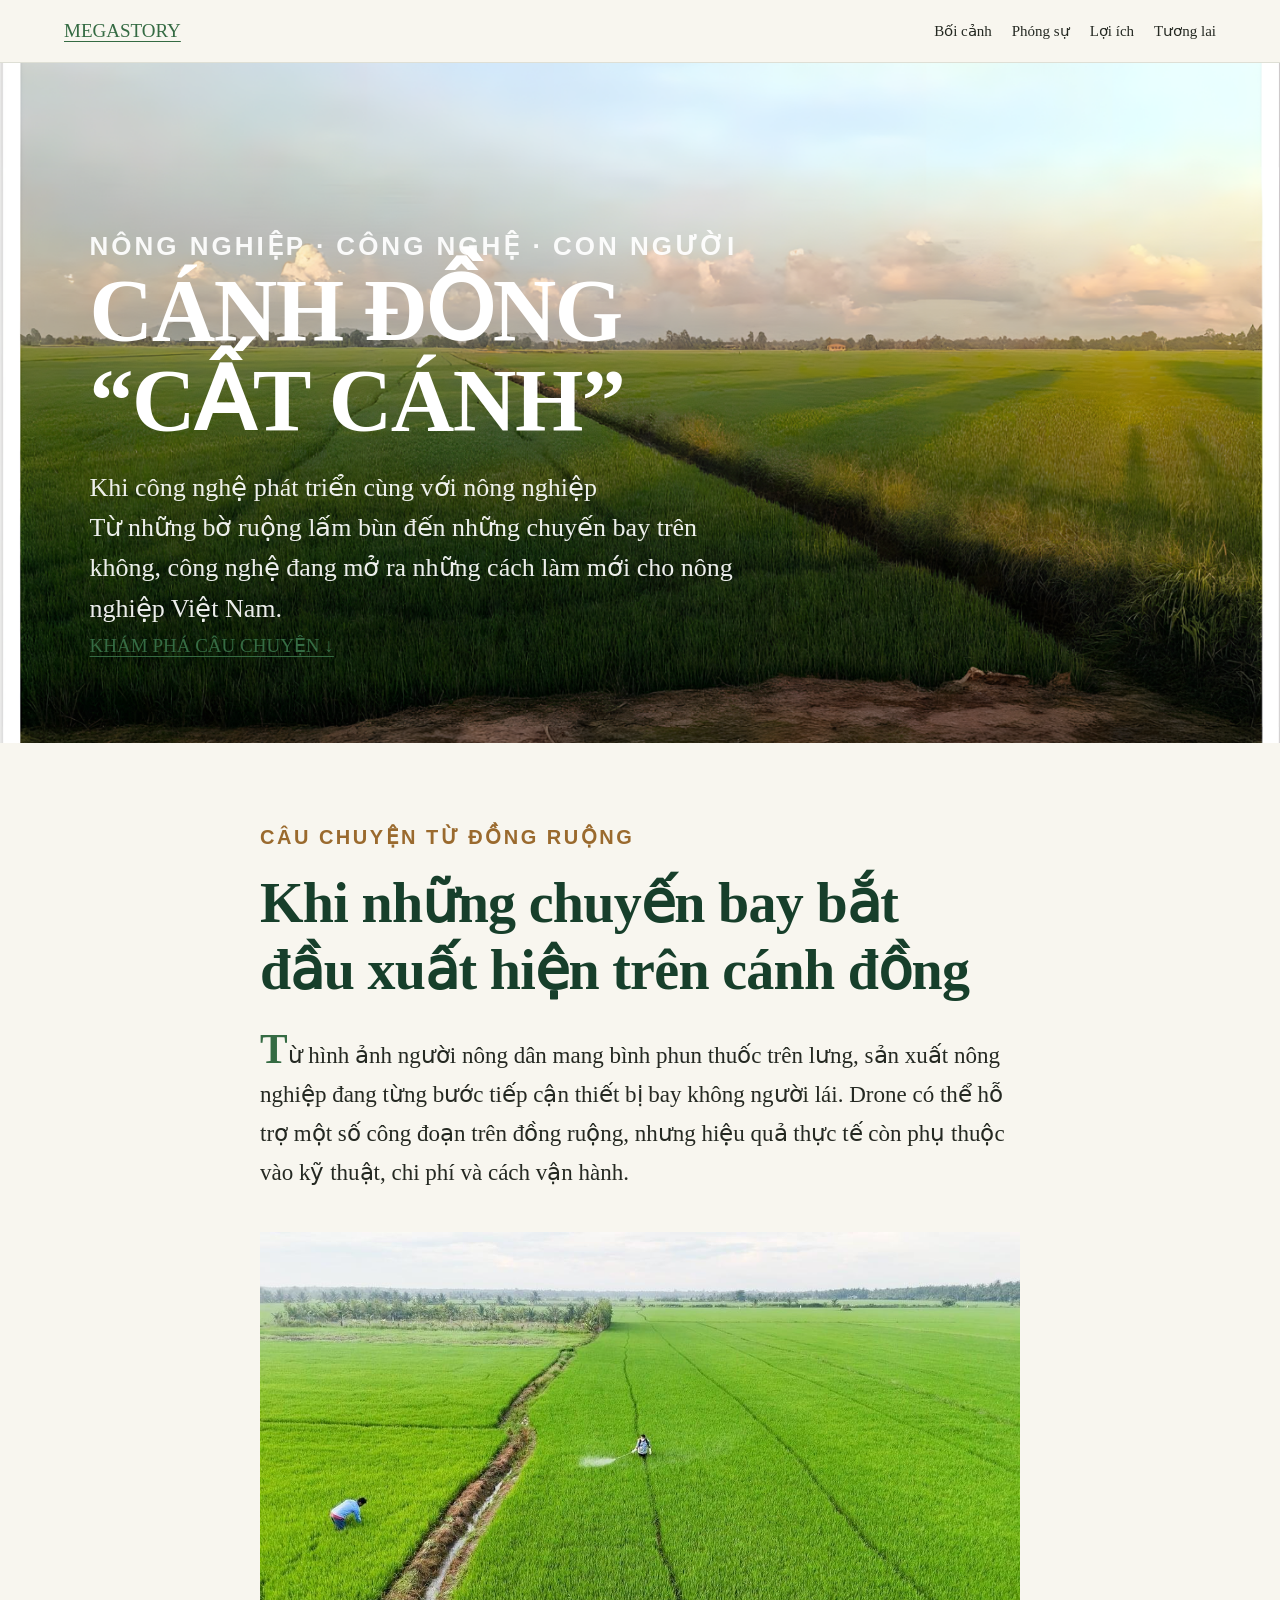
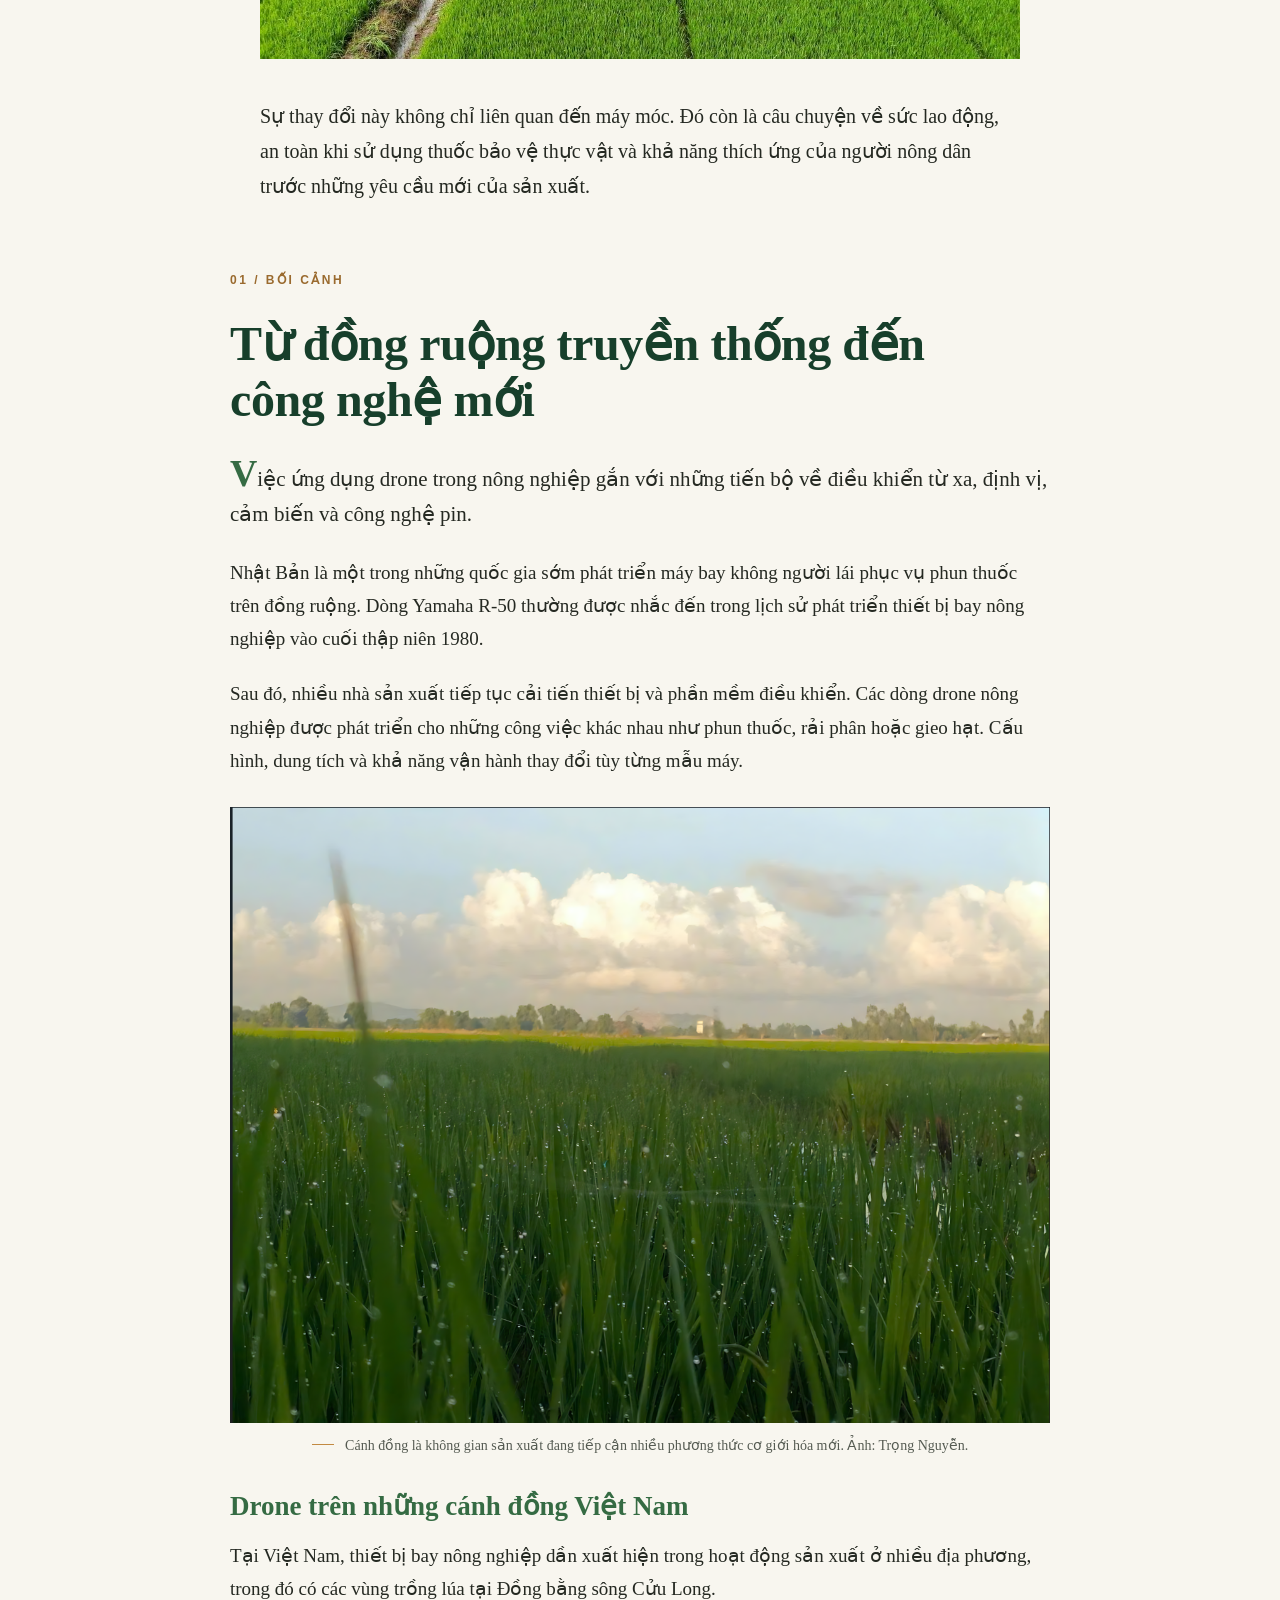
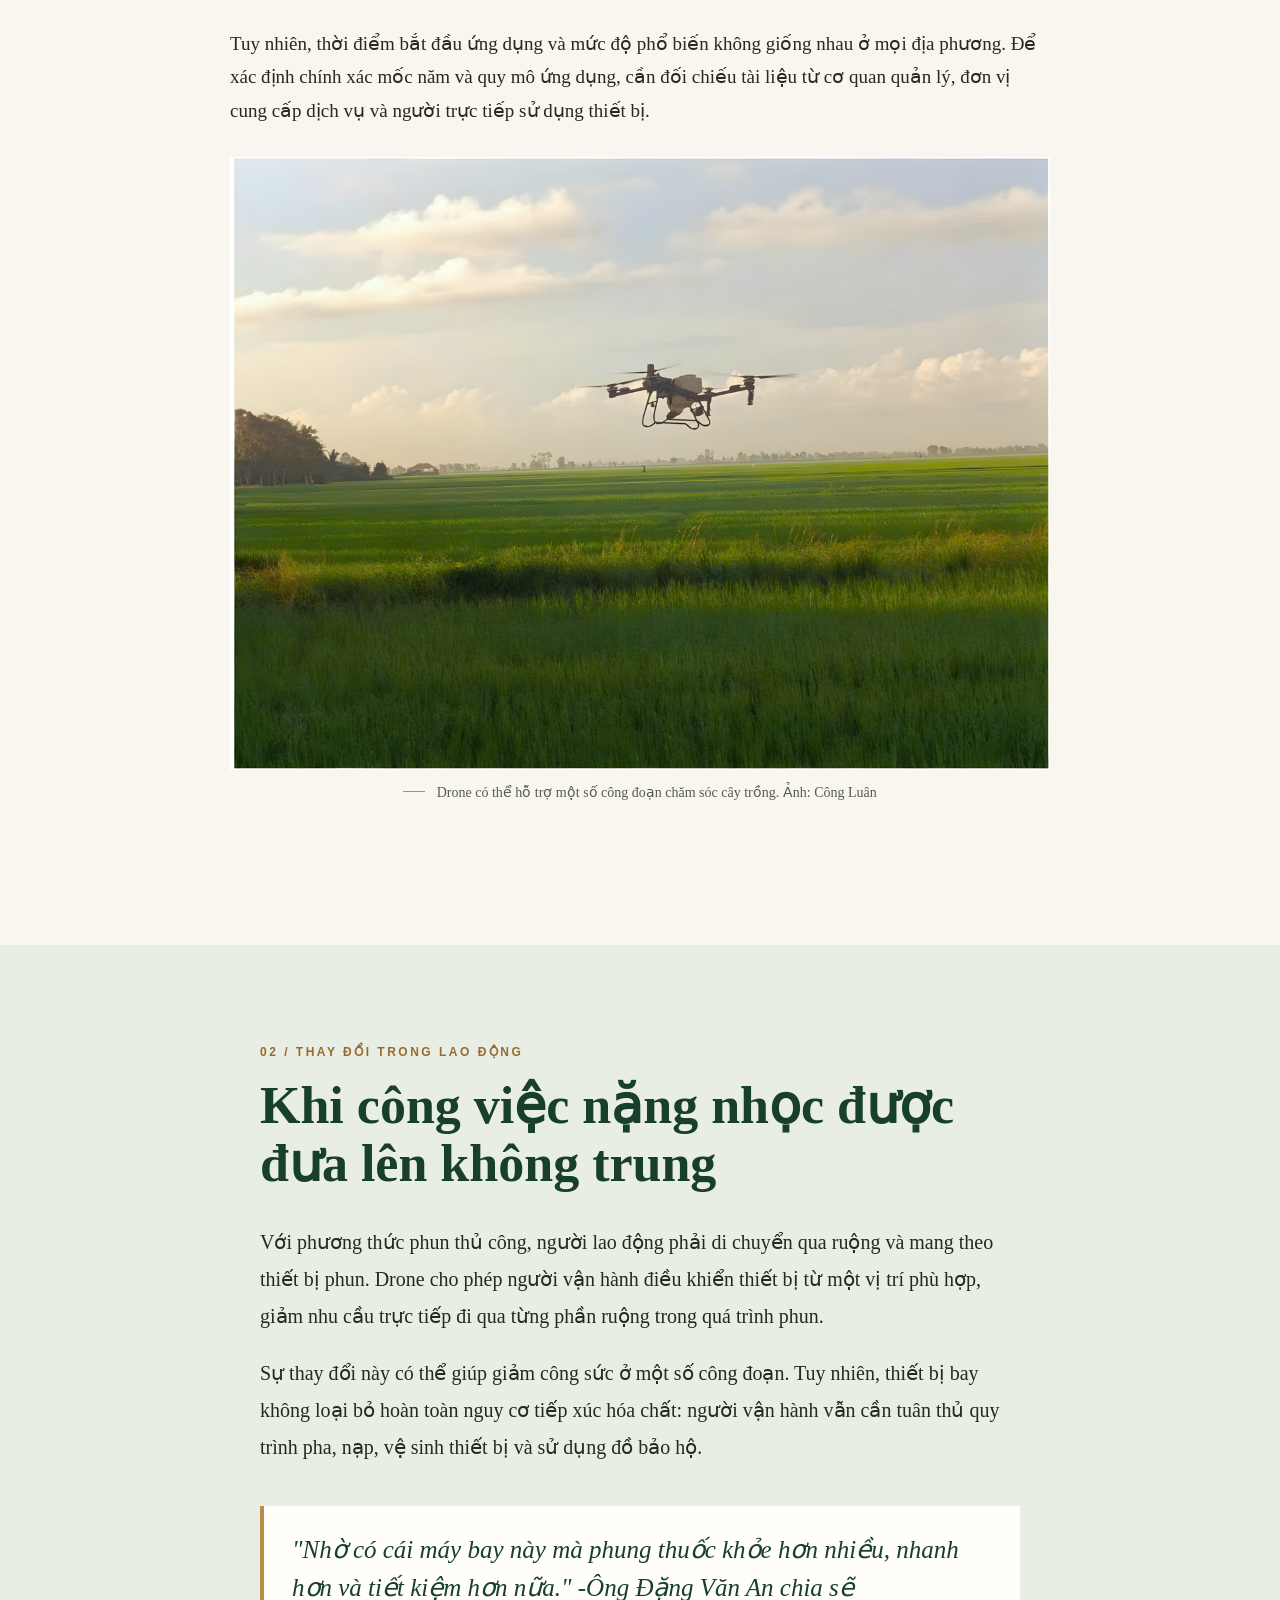
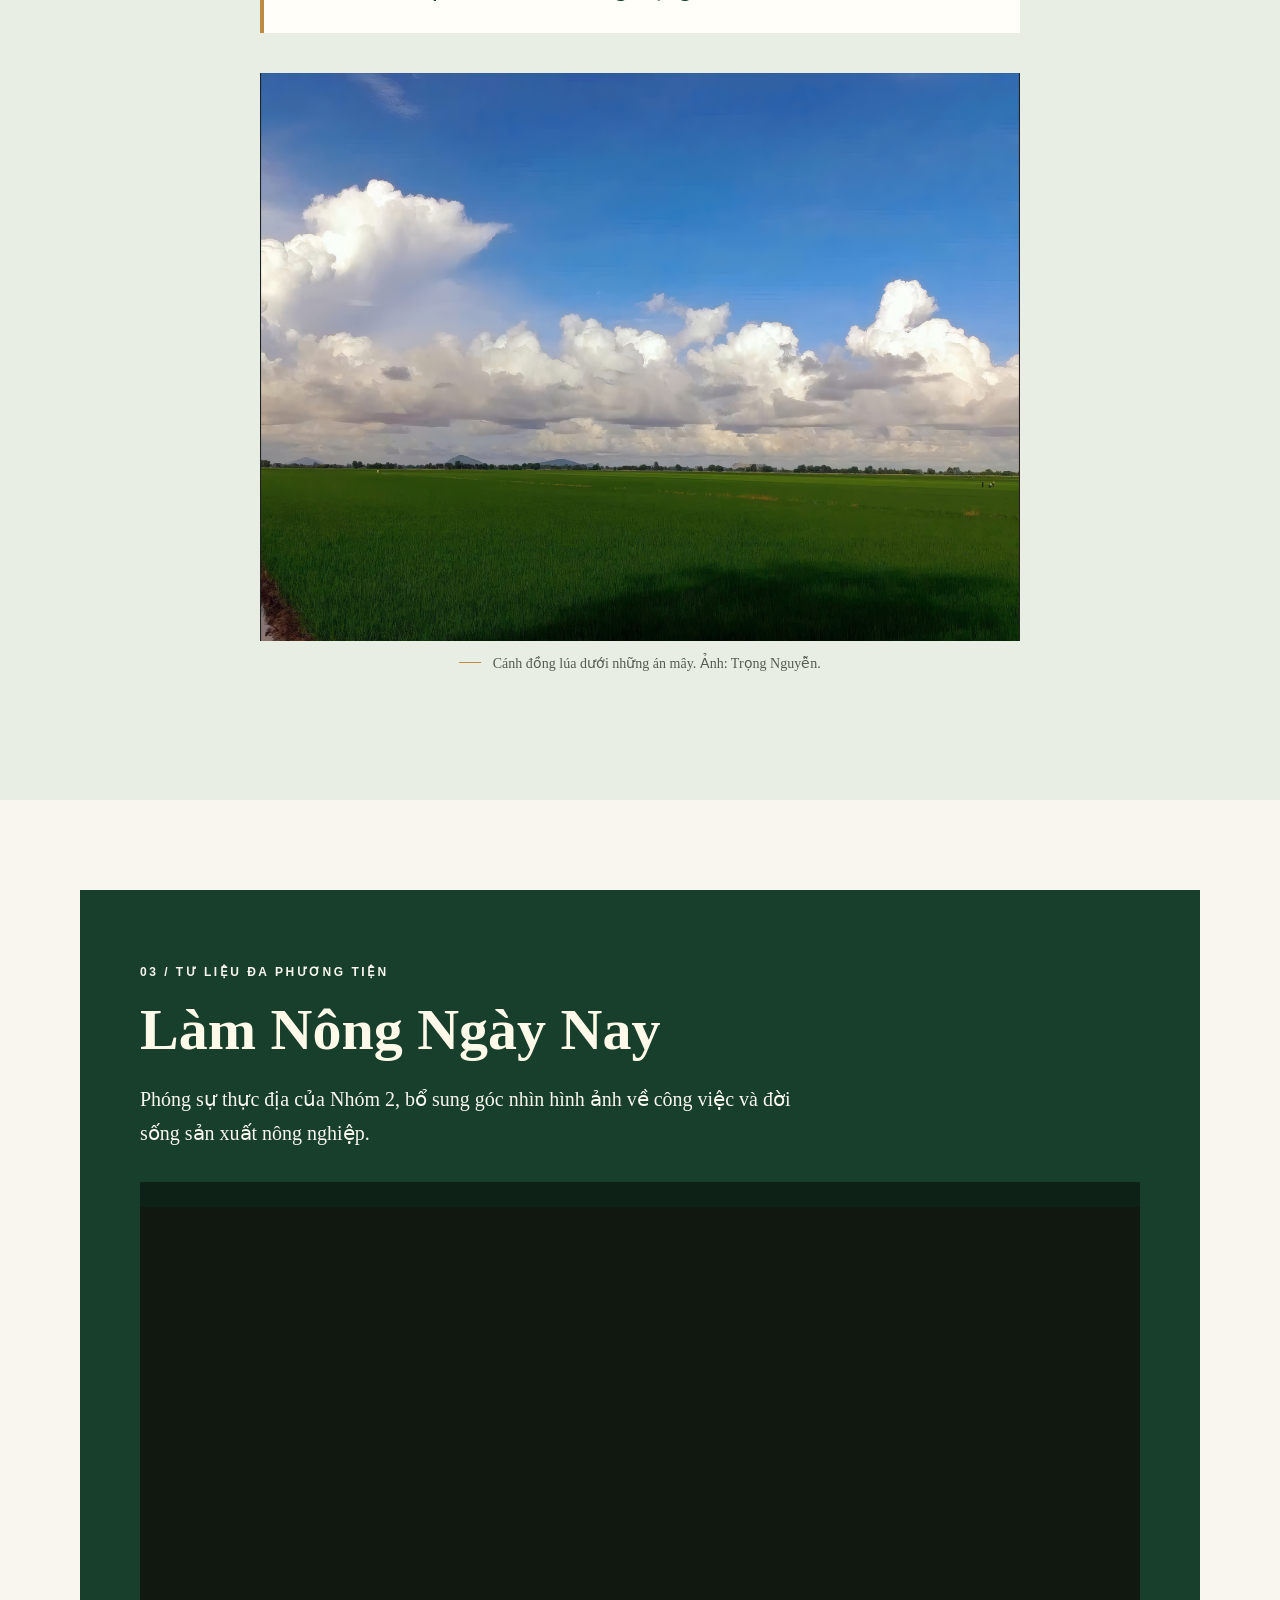
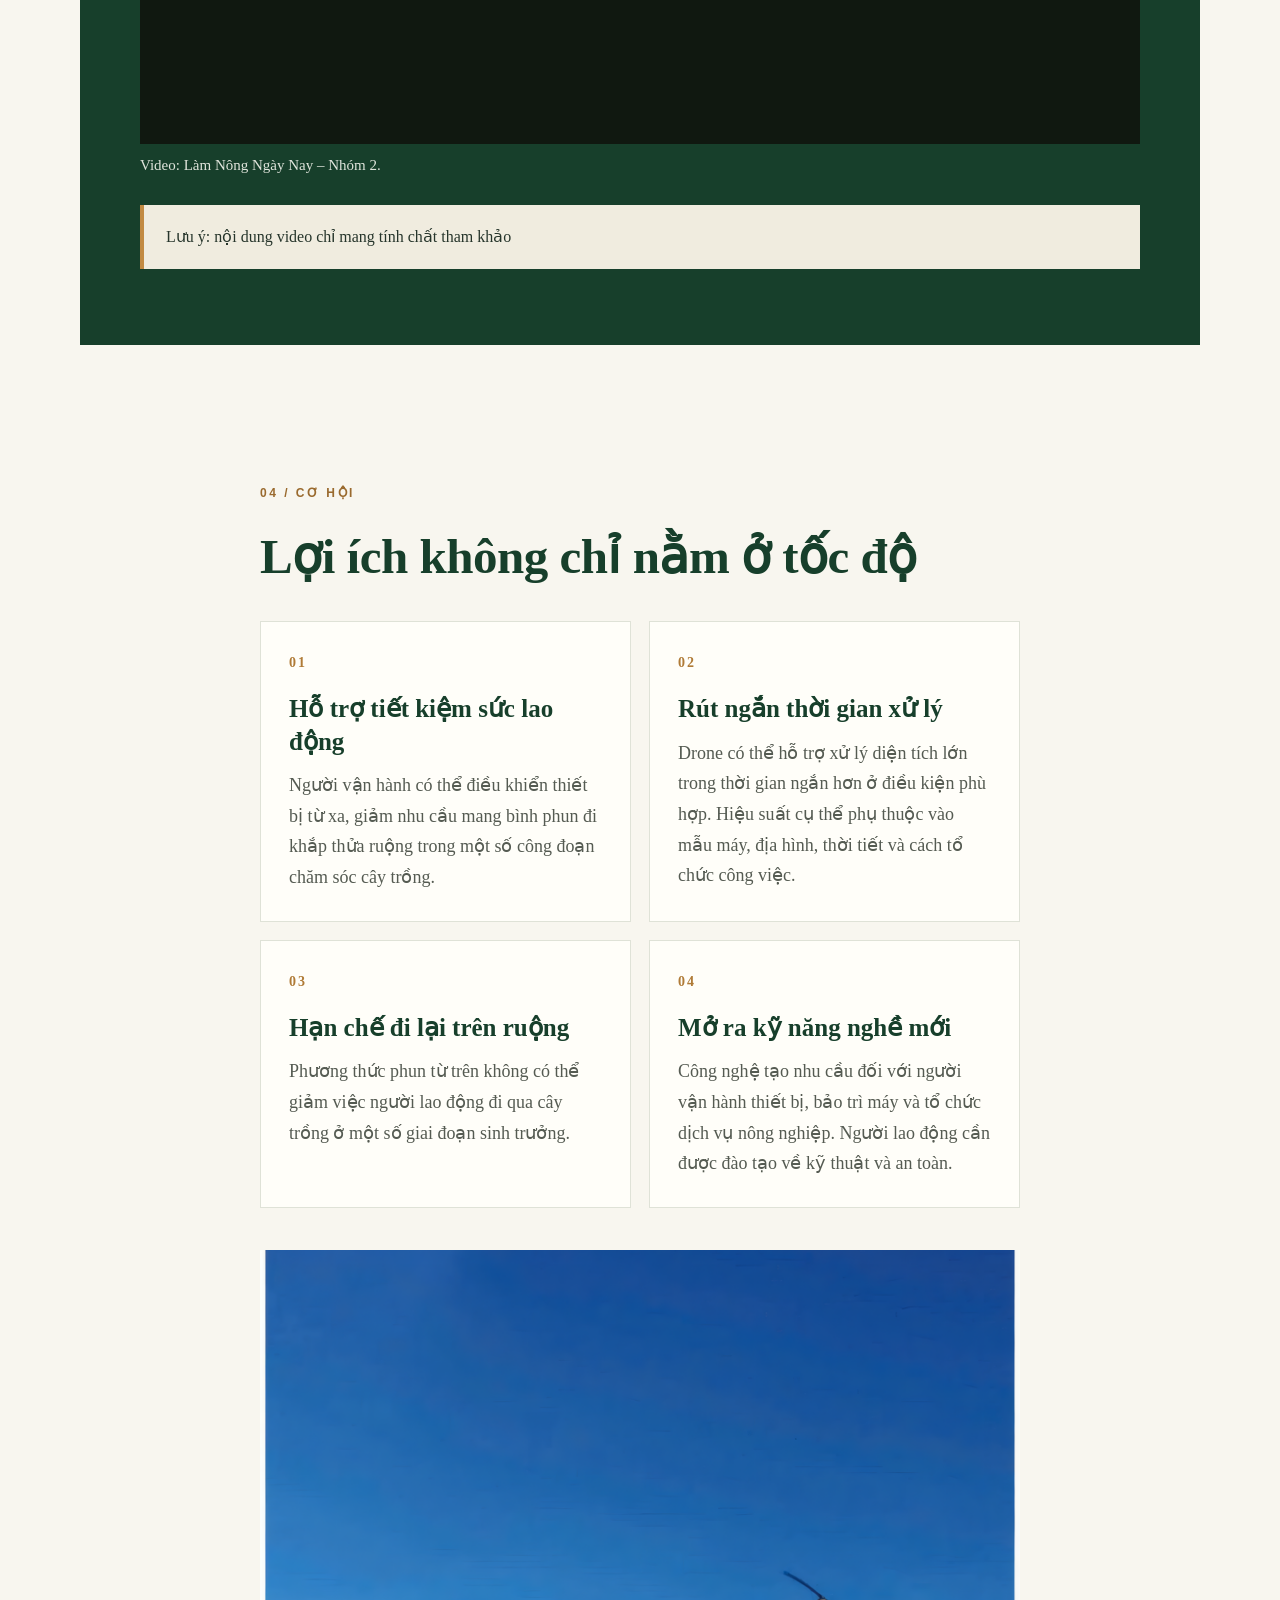
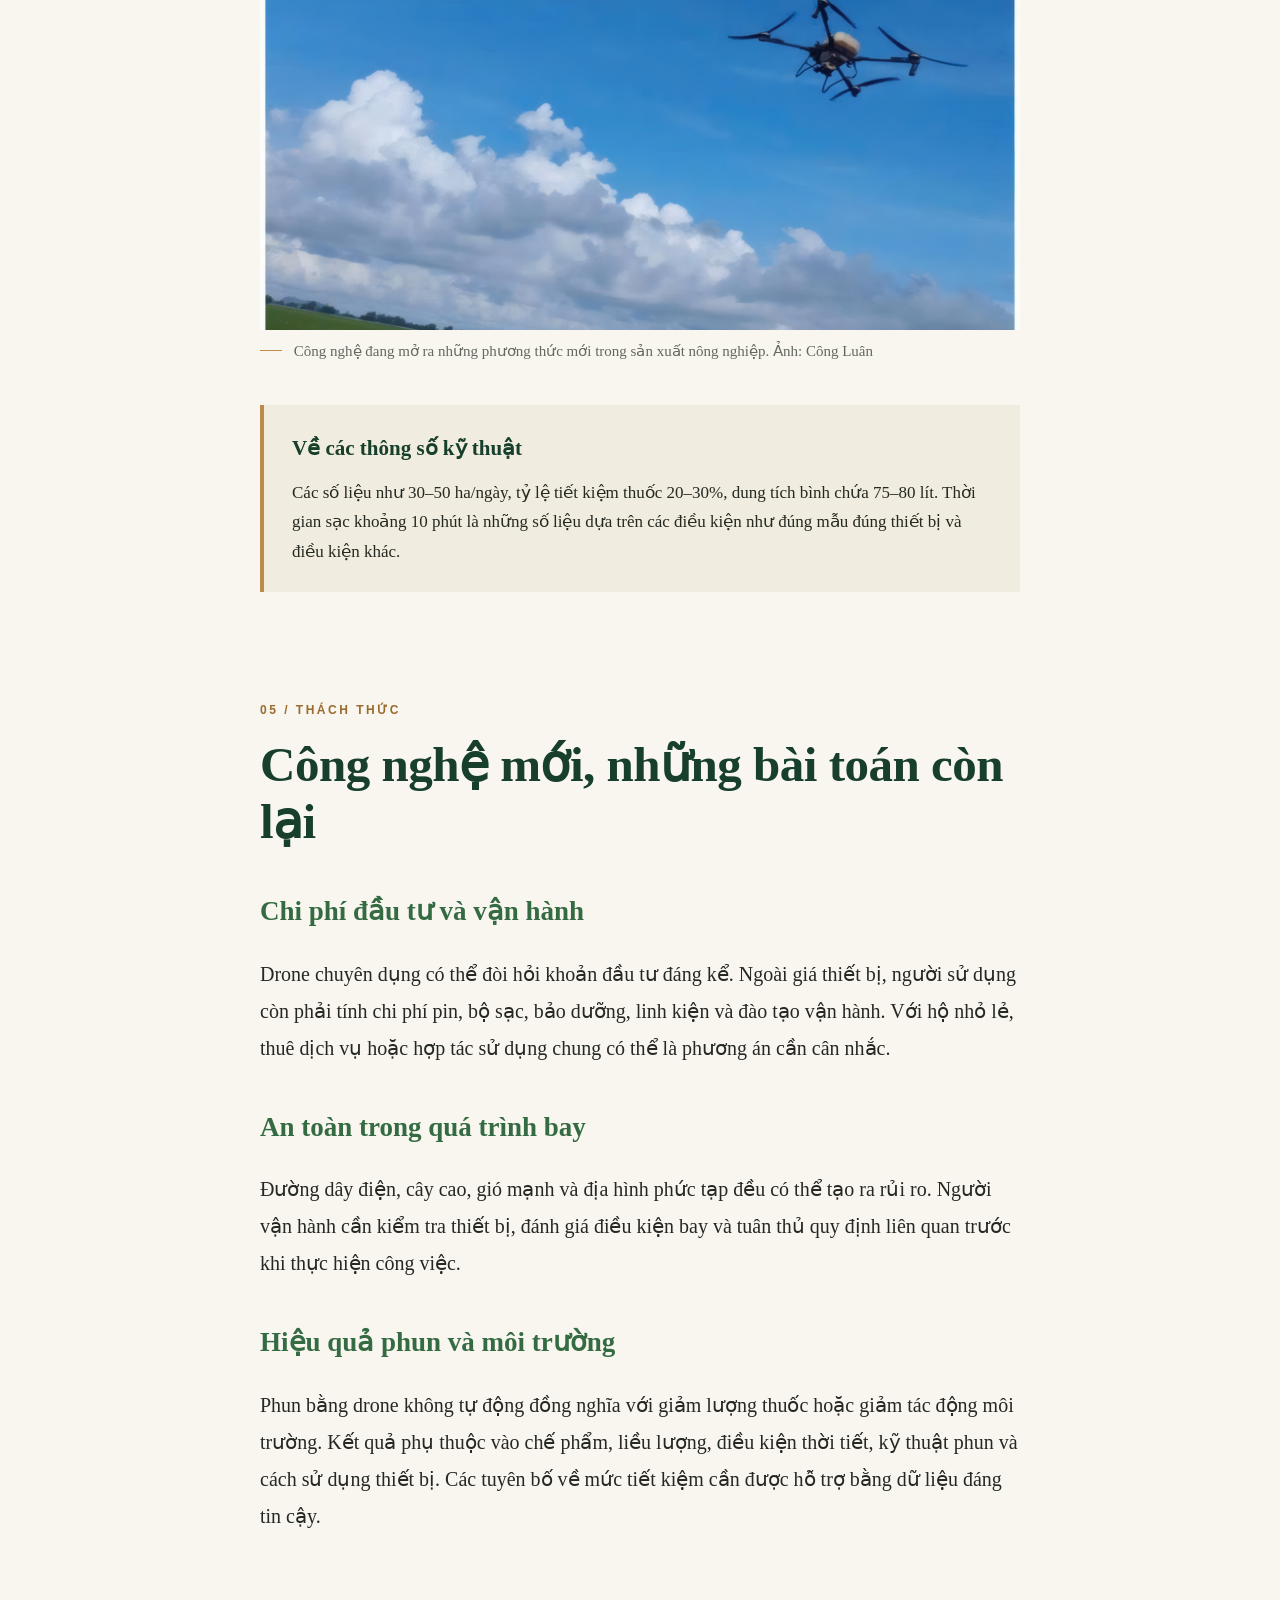
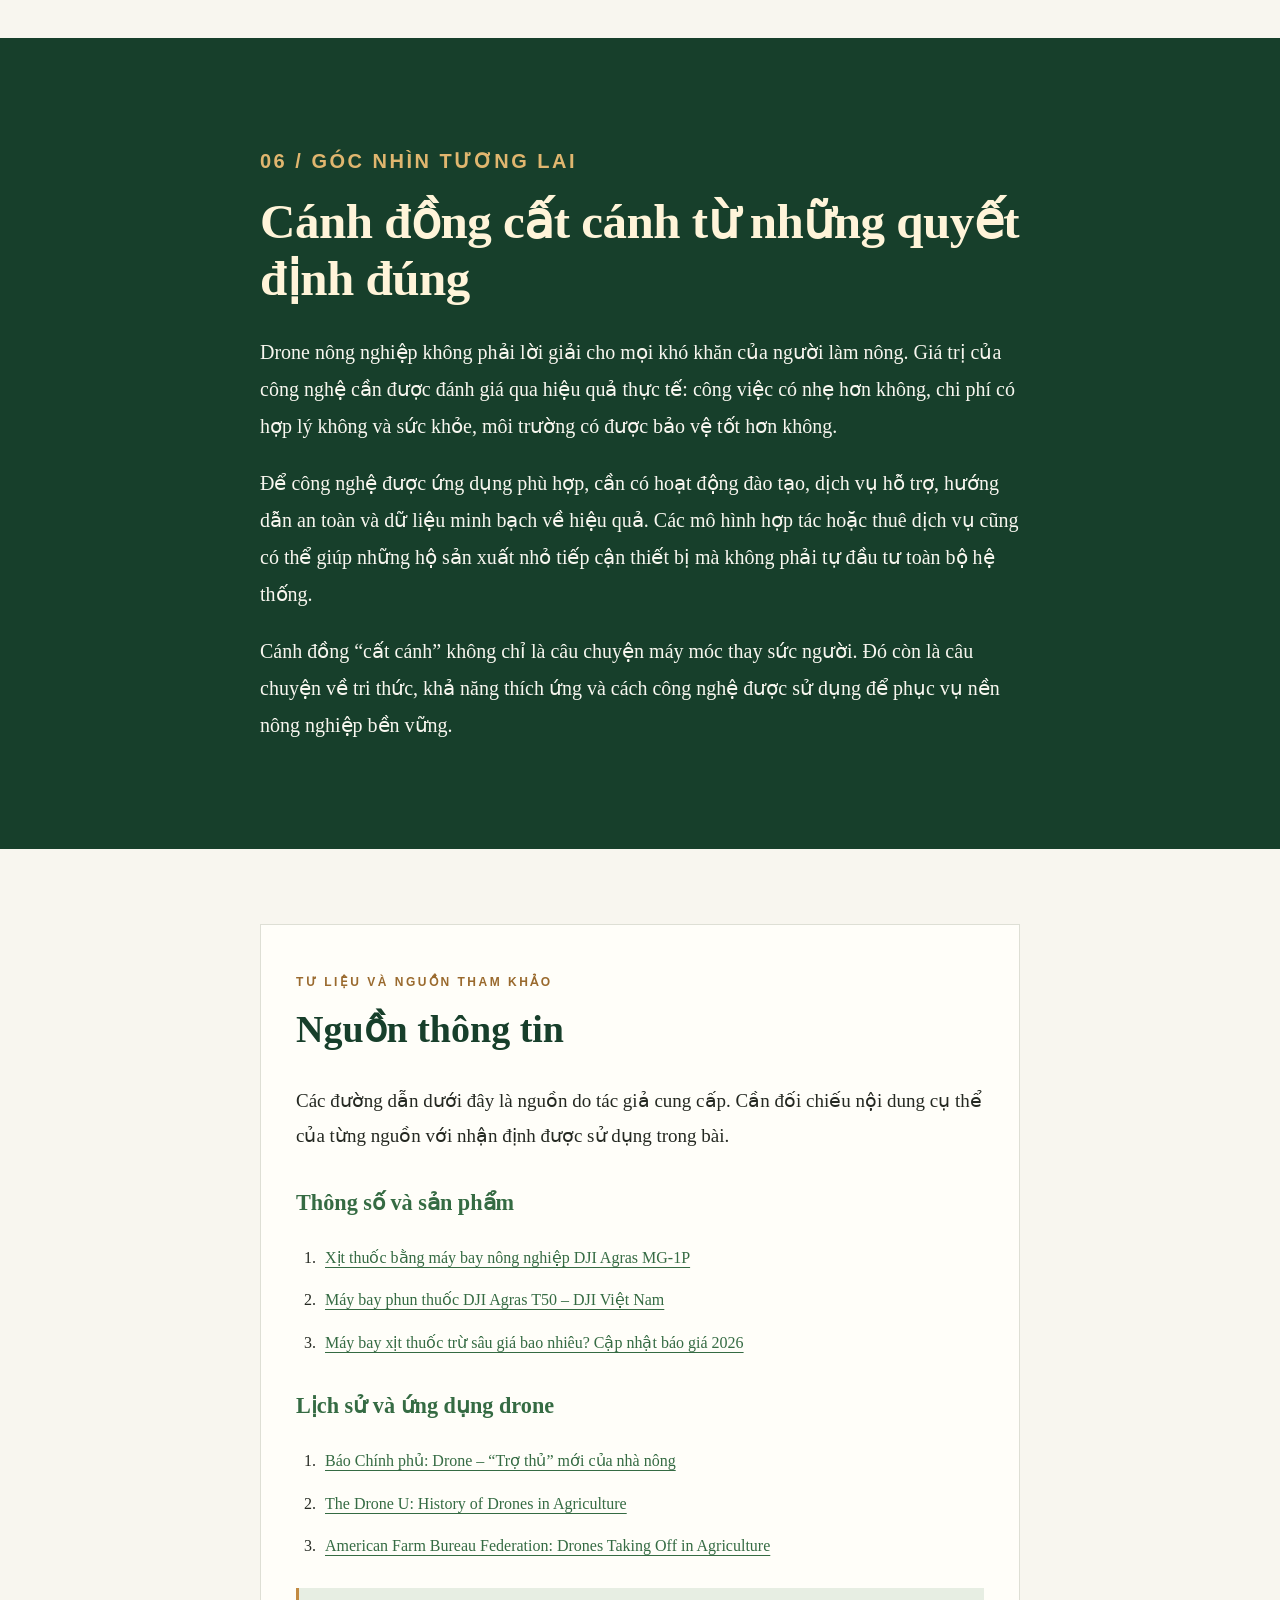
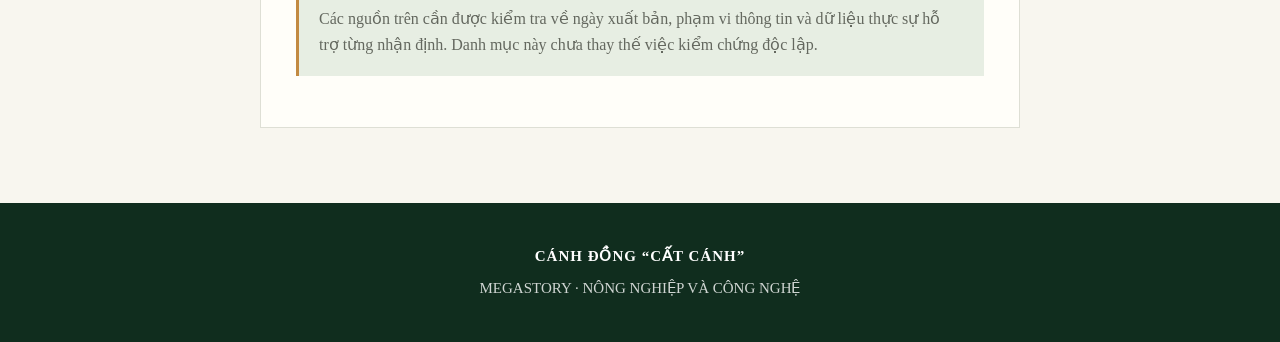
==== commit b7bcaf6b: "Update index.html" ====
--- a/index.html
+++ b/index.html
@@ -82,10 +82,6 @@
           alt="Cánh đồng lúa trong vùng"
           loading="lazy"
         >
-  <blockquote>
-         "Nhờ có cái công nghệ này mà làm phung thuốc khỏe hơn nhiều,
-          nhanh hơn và tiết kiệm hơn nữa." -Ông Đặng Văn An chia sẽ
-        </blockquote>
       </figure>
       <p>
         Sự thay đổi này không chỉ liên quan đến máy móc. Đó còn là
@@ -184,8 +180,8 @@
         </p>
 
         <blockquote>
-          Công nghệ chỉ phát huy giá trị khi hiệu quả sản xuất đi cùng
-          quy trình vận hành an toàn và có trách nhiệm.
+          "Nhờ có cái máy bay này mà phung thuốc khỏe hơn nhiều,
+          nhanh hơn và tiết kiệm hơn nữa." -Ông Đặng Văn An chia sẽ
         </blockquote>
         <figure class="story-image reveal">
   <img
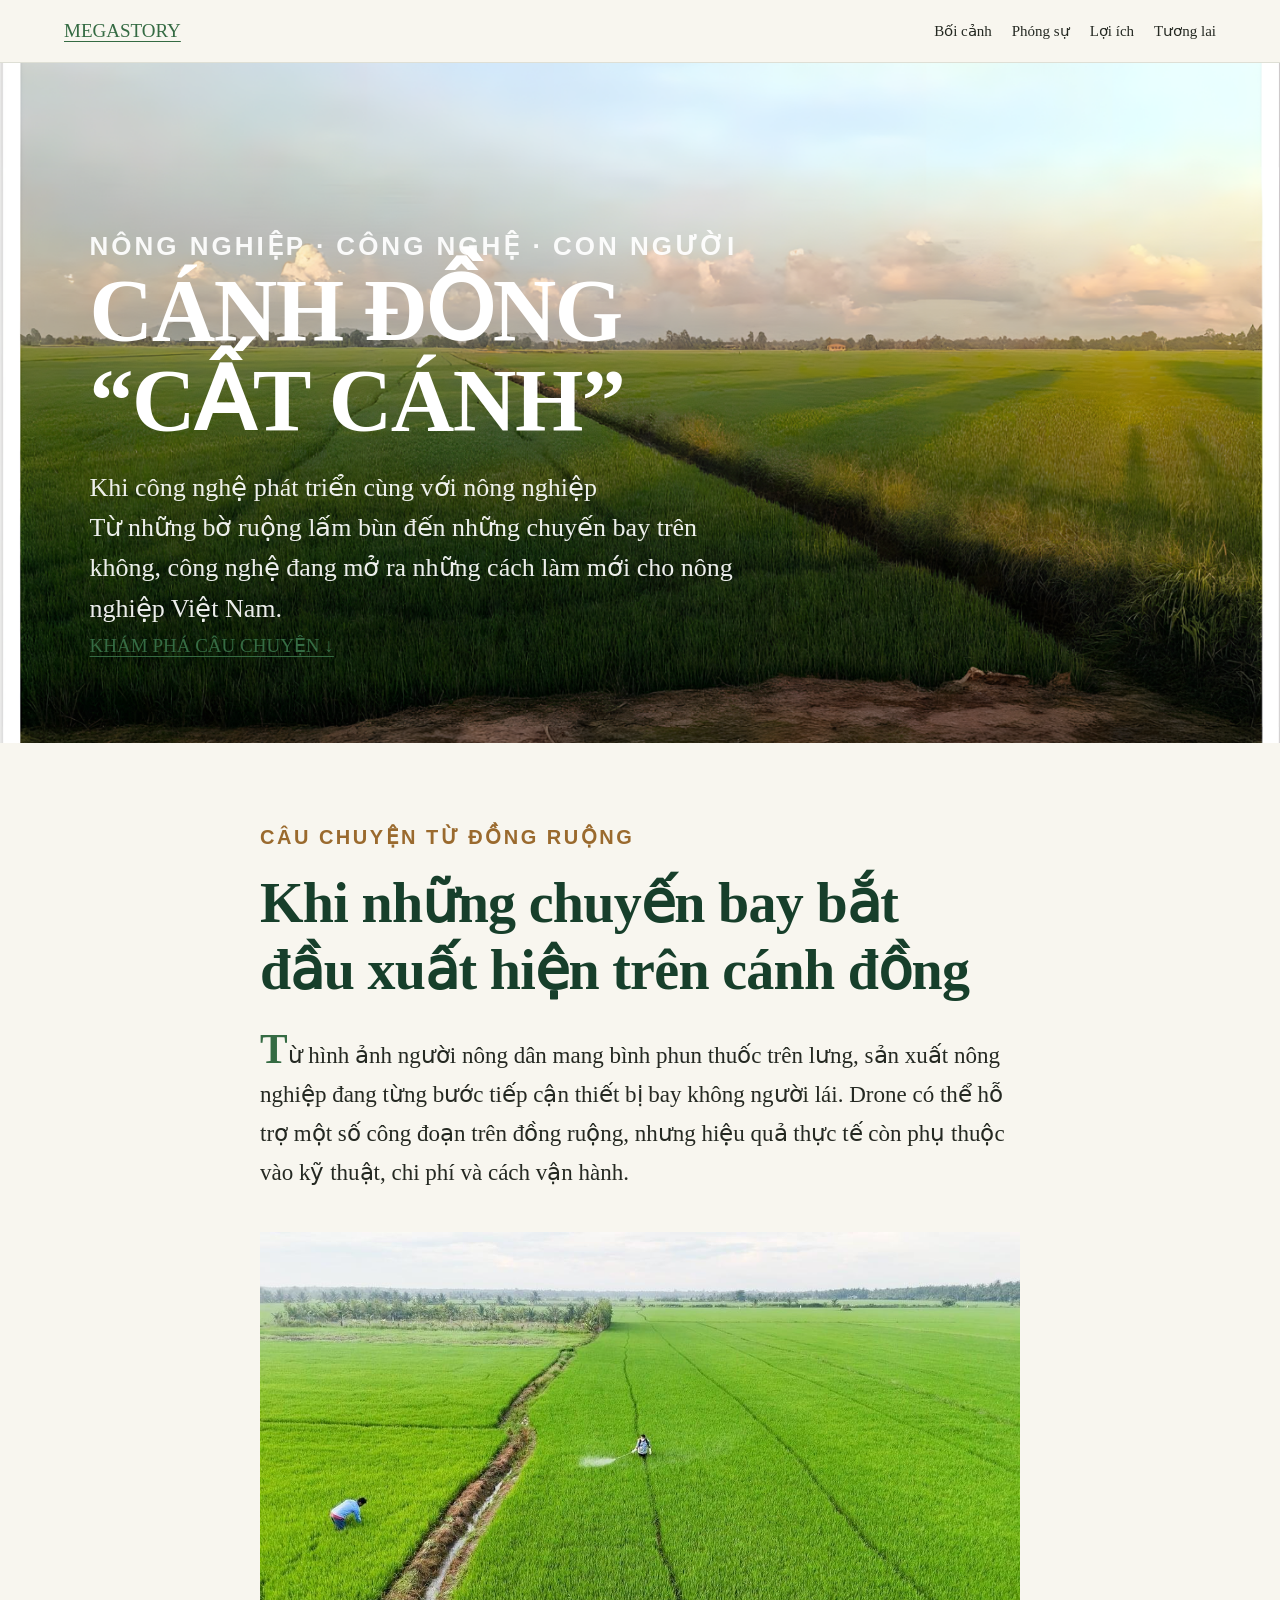
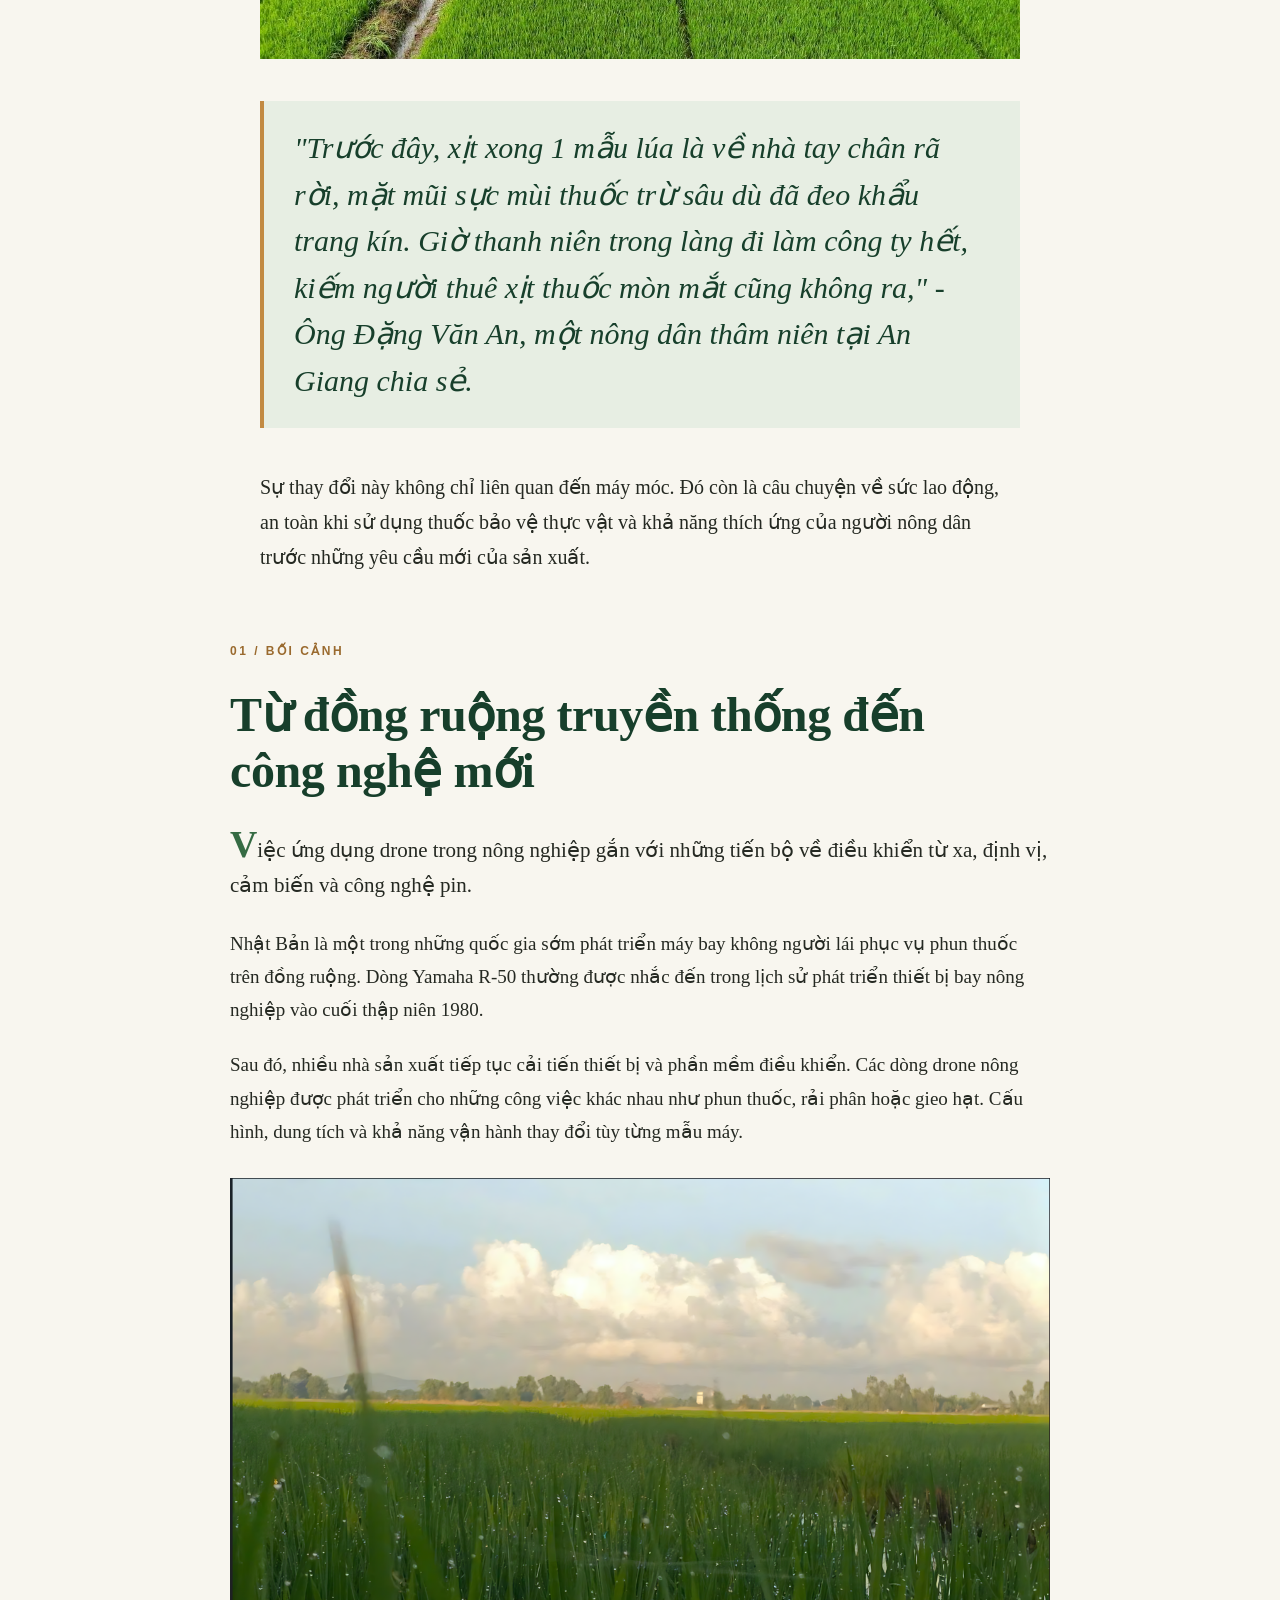
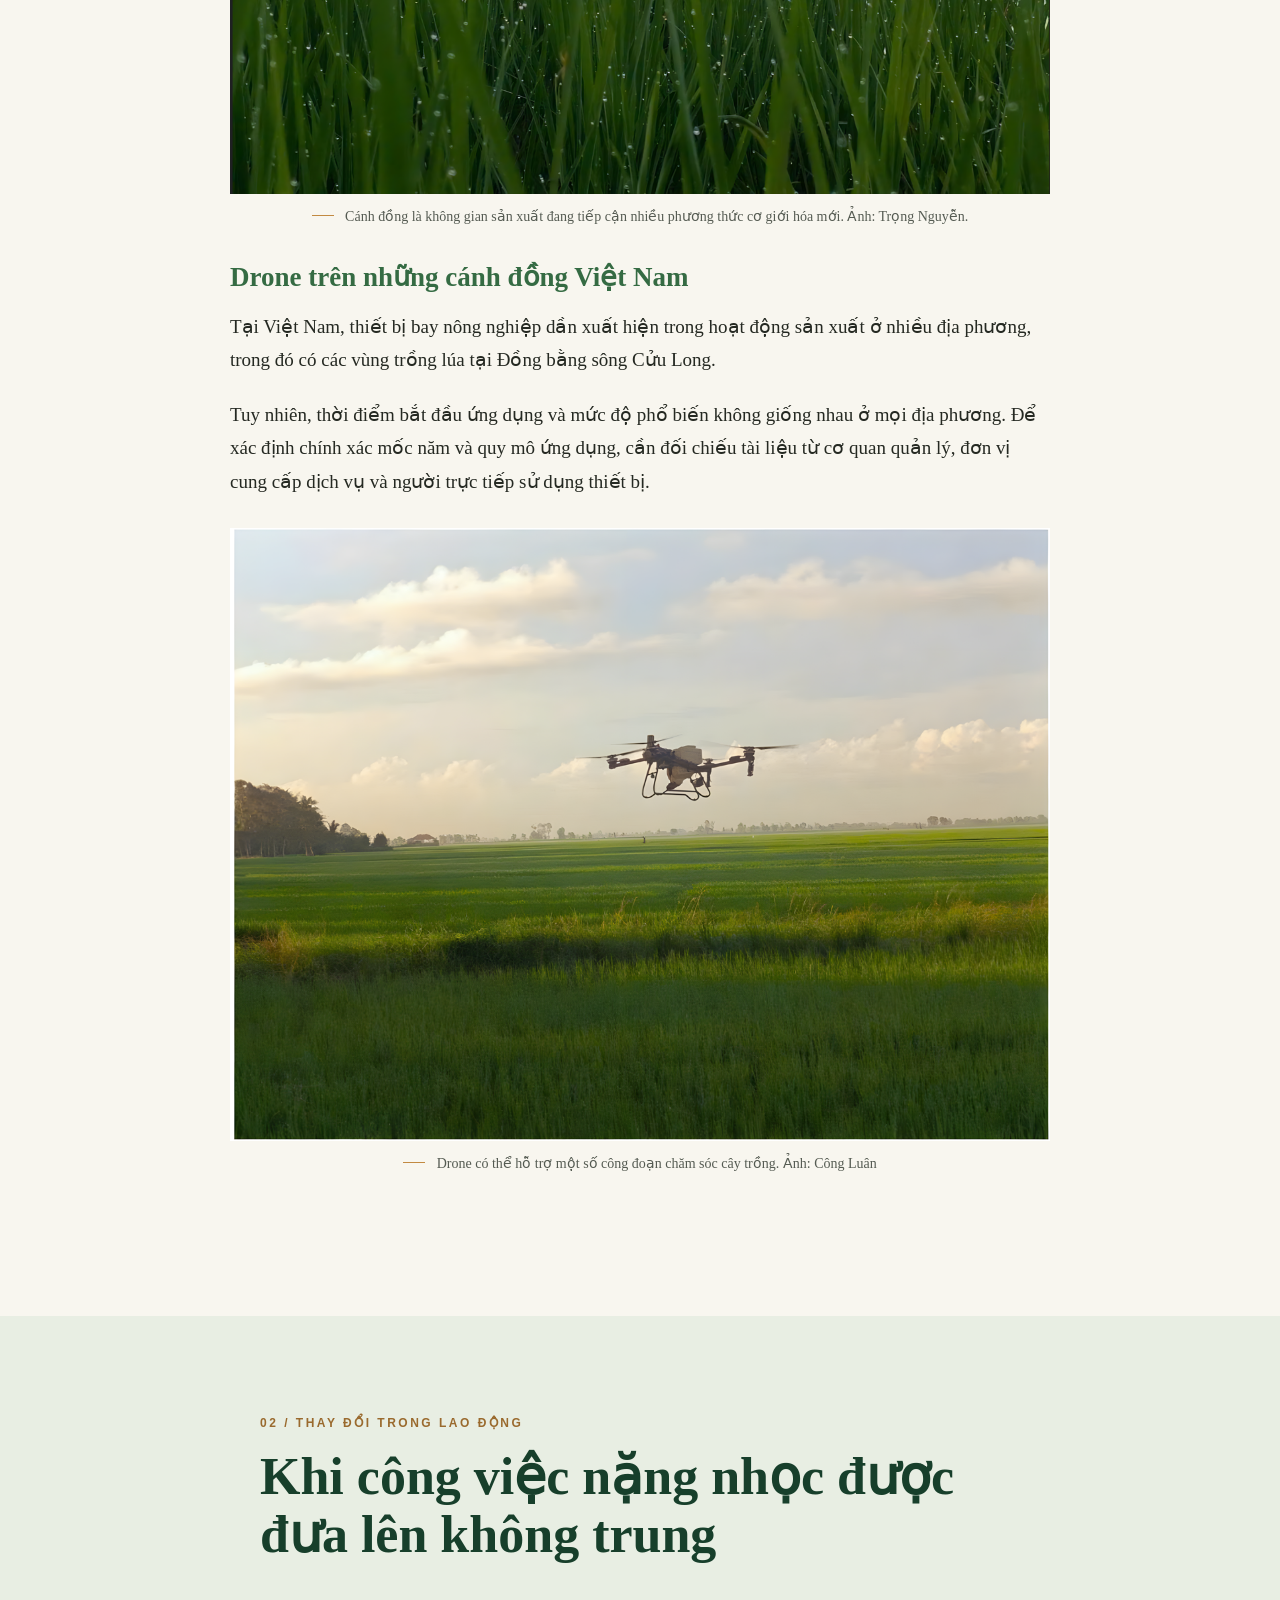
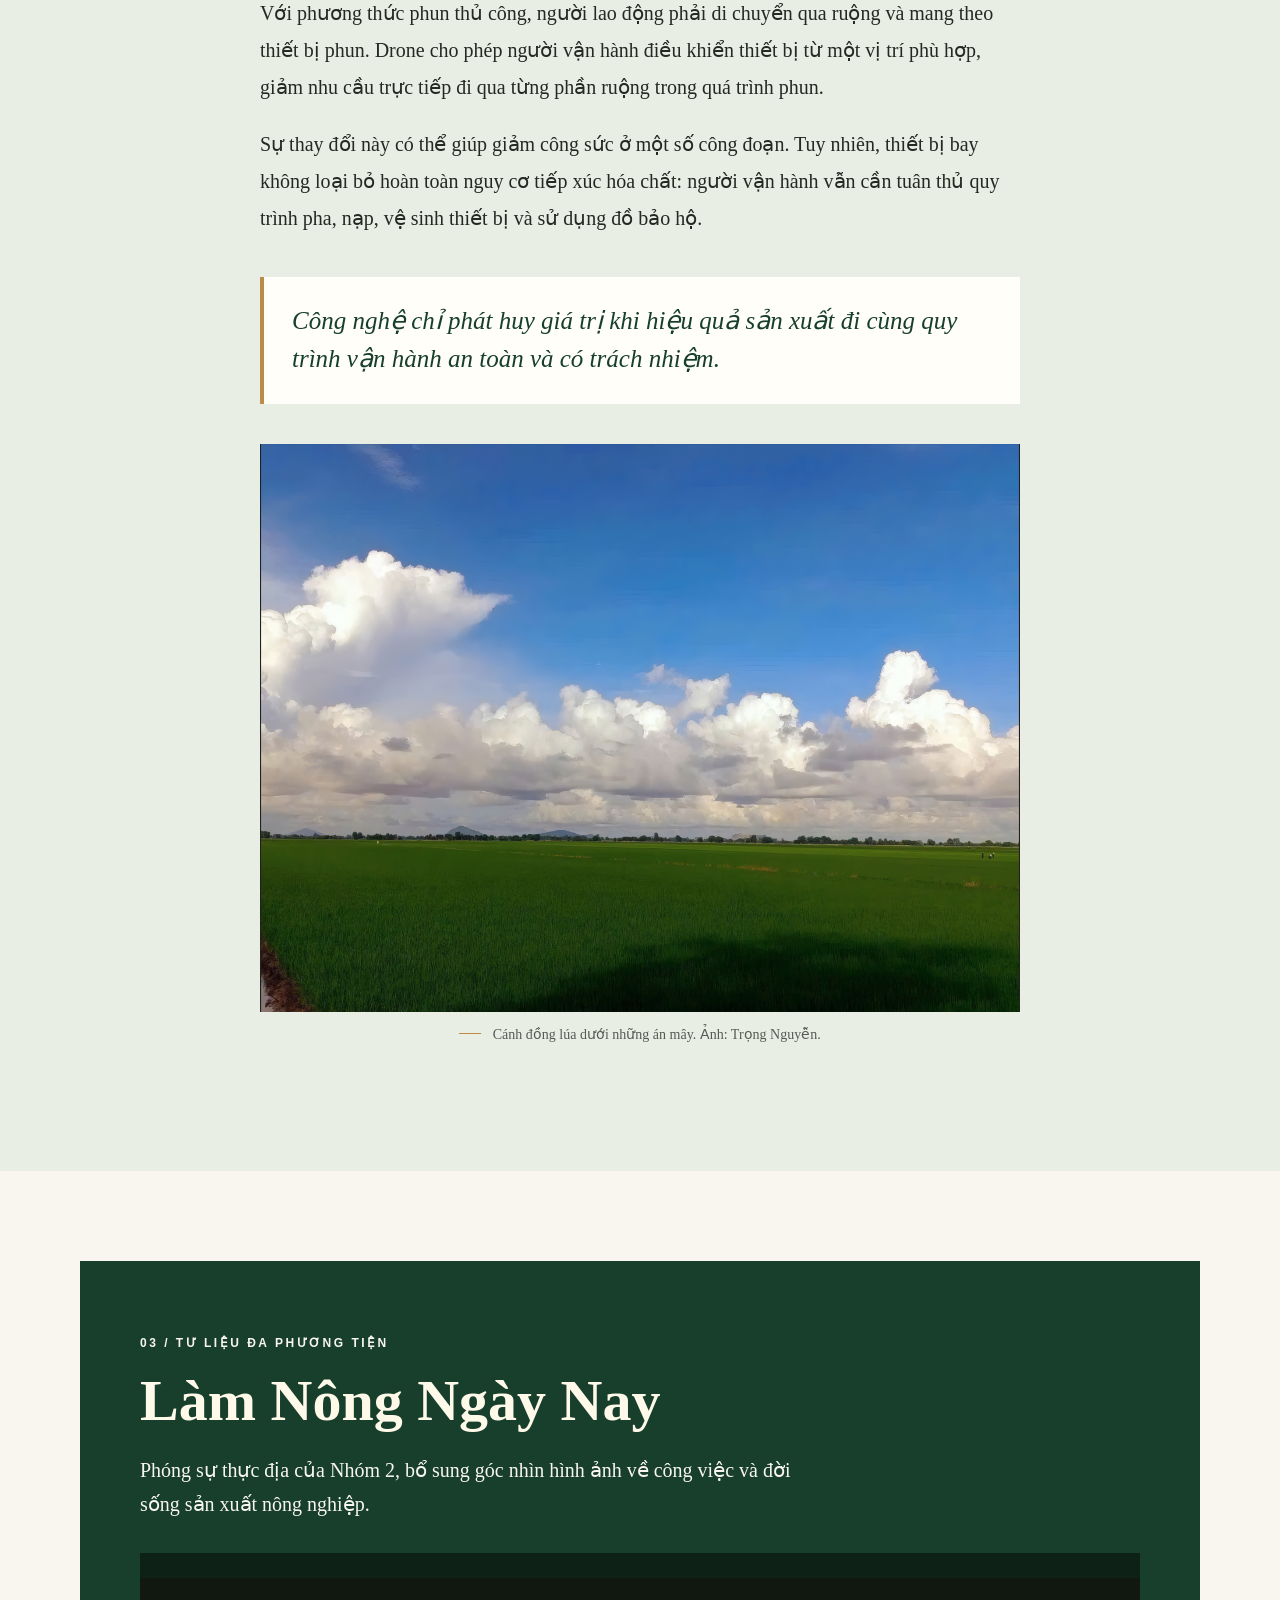
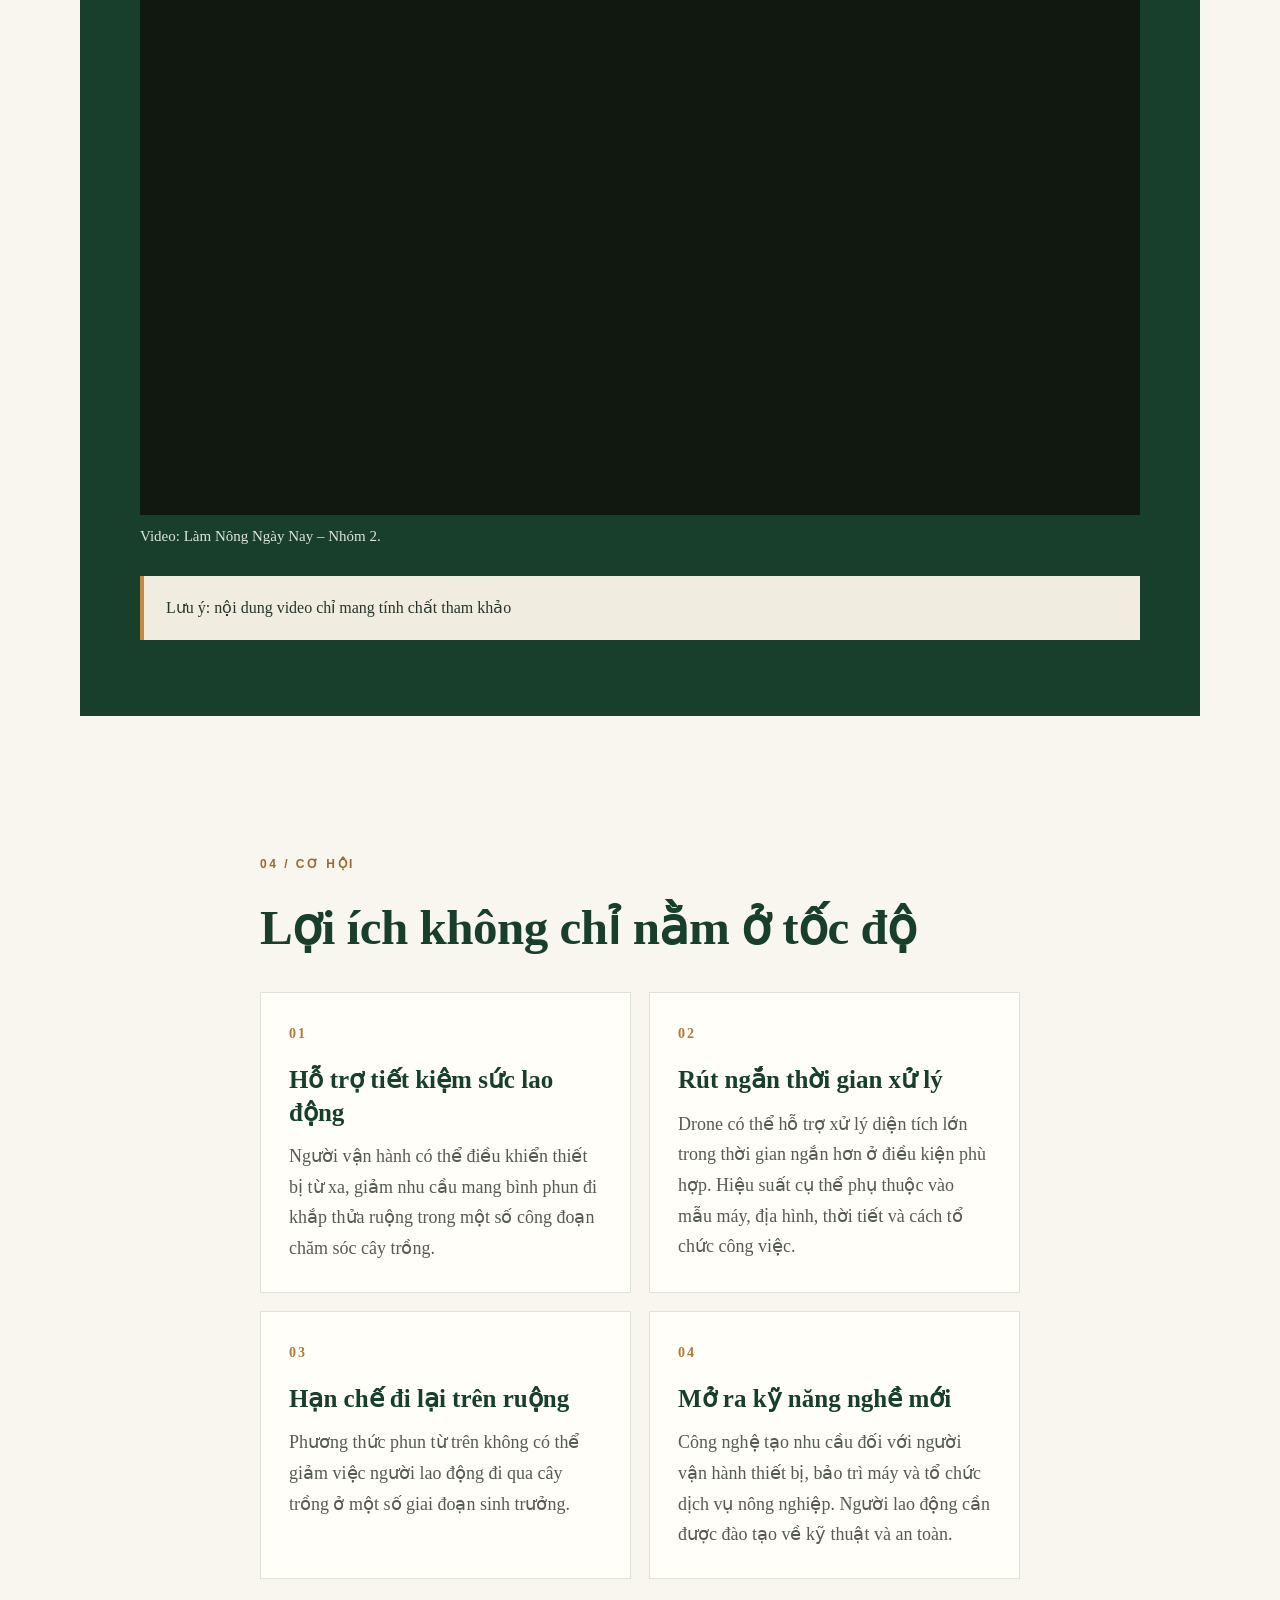
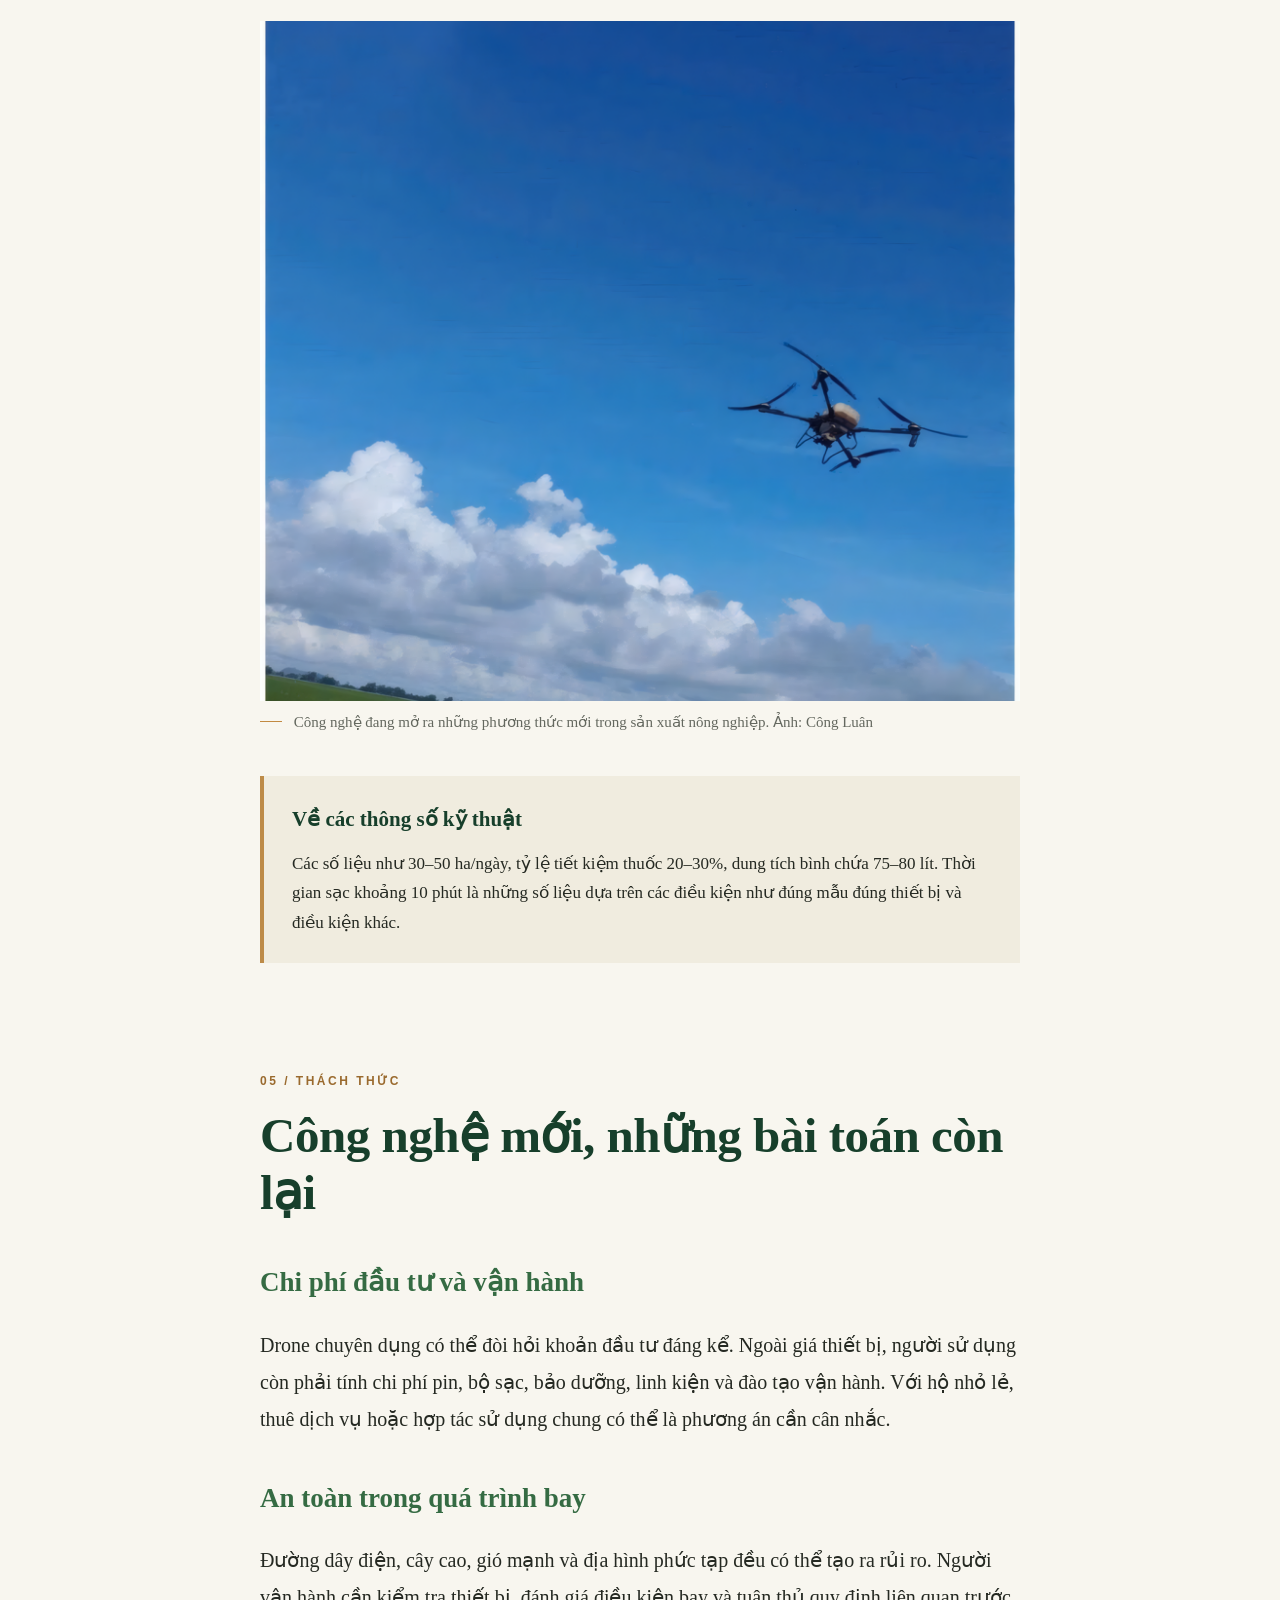
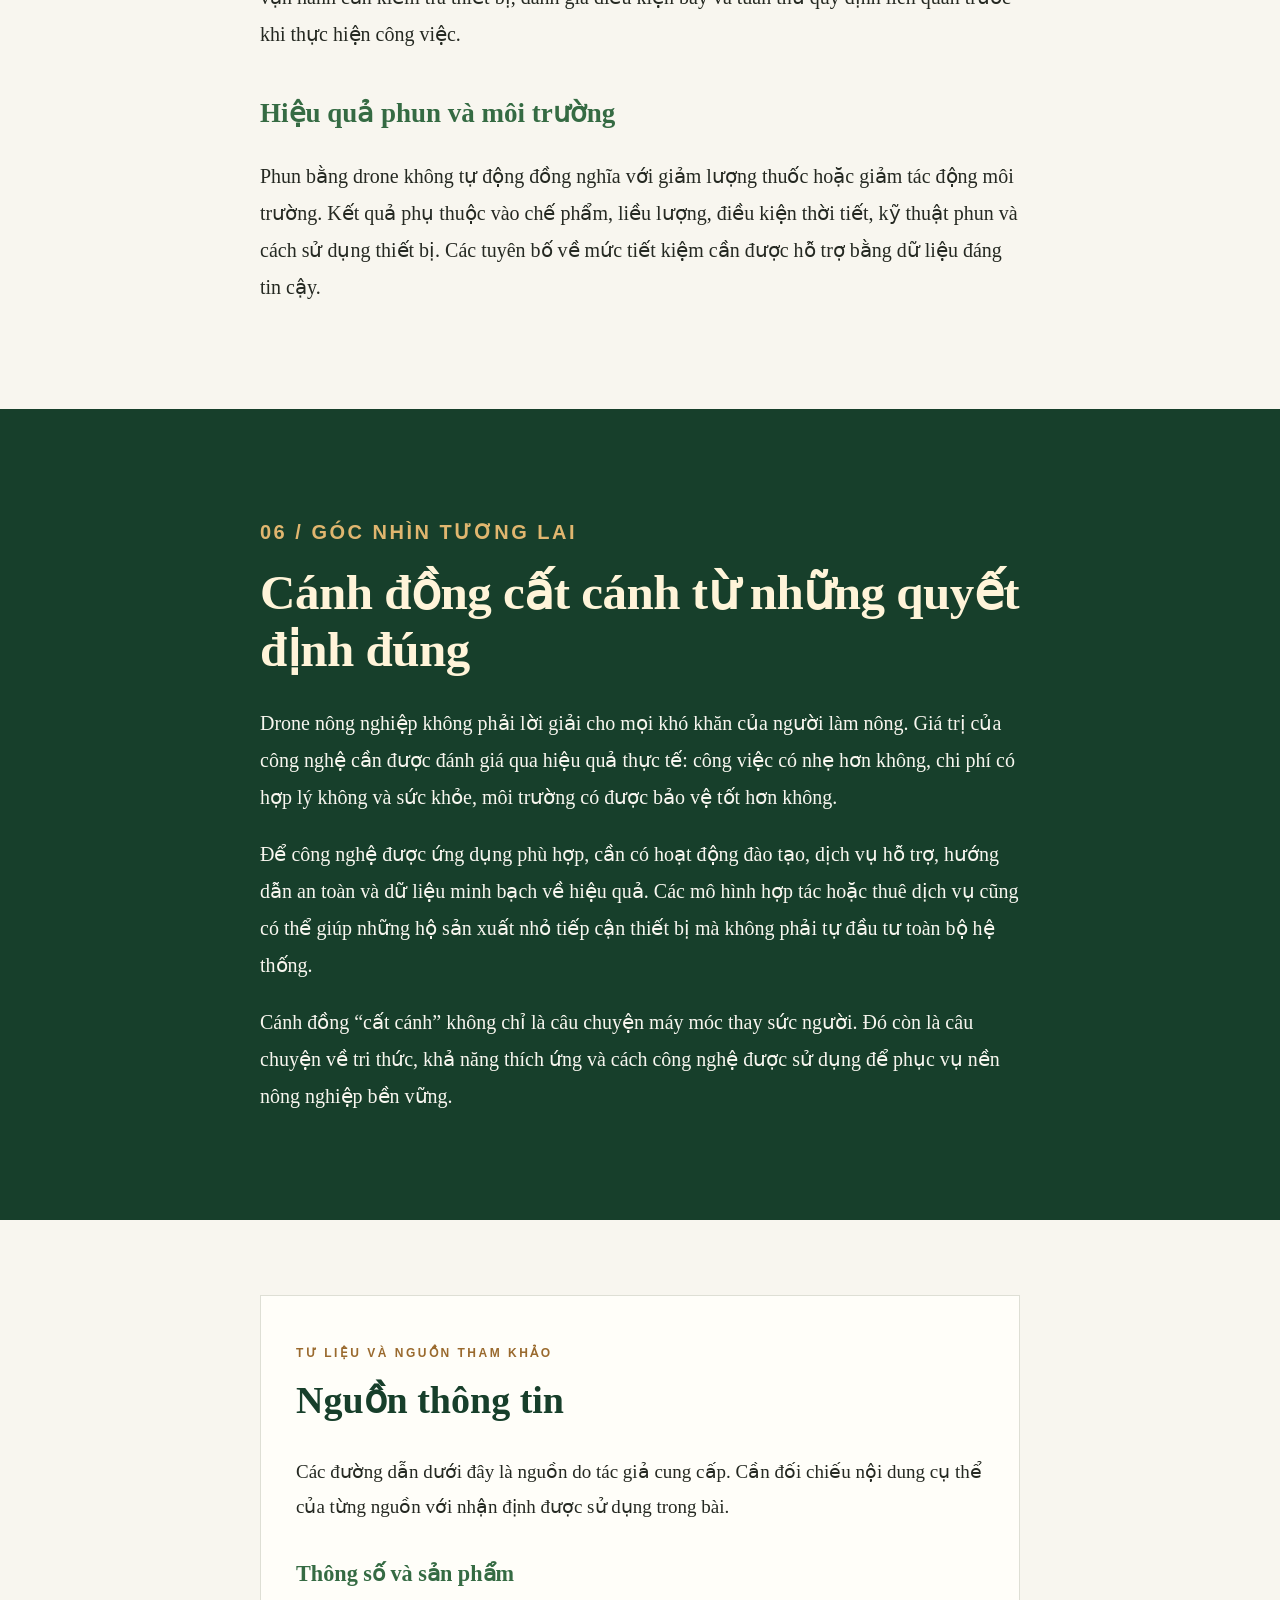
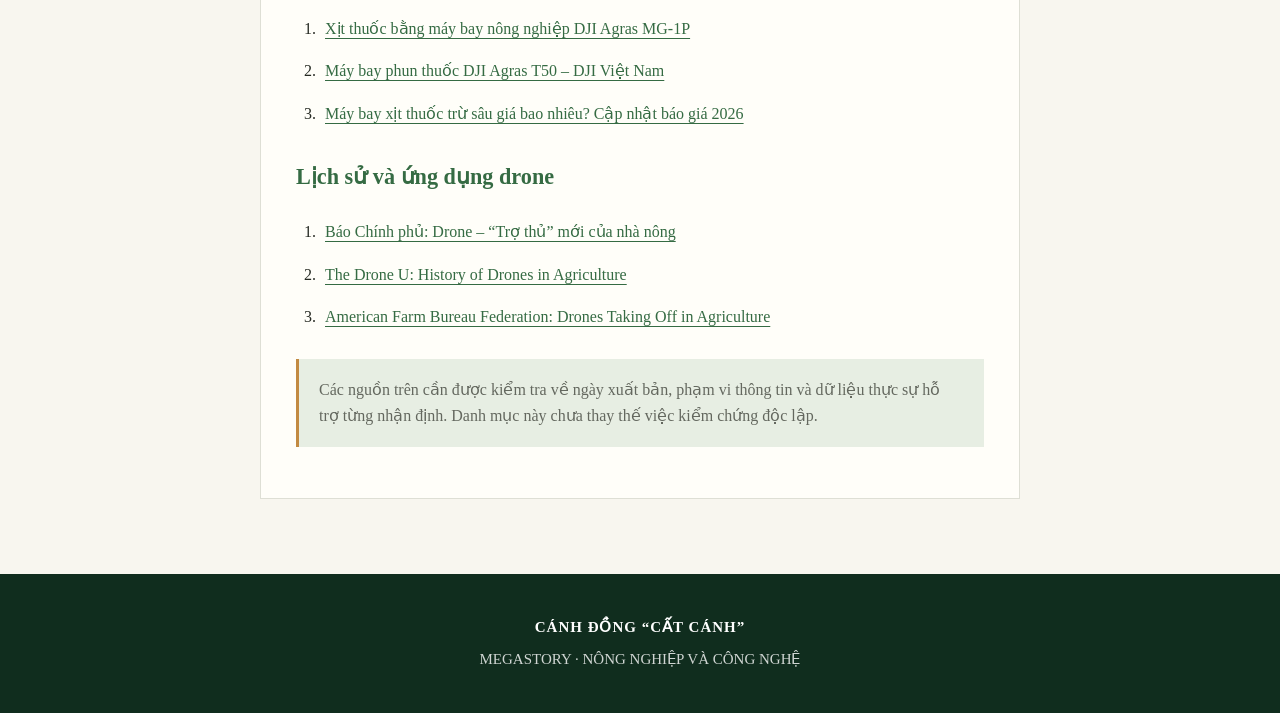
==== commit 1c17d203: "Update index.html" ====
--- a/index.html
+++ b/index.html
@@ -82,6 +82,13 @@
           alt="Cánh đồng lúa trong vùng"
           loading="lazy"
         >
+   <blockquote>
+          "Trước đây, xịt xong 1 mẫu lúa là về nhà tay chân rã rời,
+          mặt mũi sực mùi thuốc trừ sâu dù đã đeo khẩu trang kín. 
+          Giờ thanh niên trong làng đi làm công ty hết, 
+     kiếm người thuê xịt thuốc mòn mắt cũng không ra," 
+     - Ông Đặng Văn An, một nông dân thâm niên tại An Giang chia sẻ. 
+        </blockquote>
       </figure>
       <p>
         Sự thay đổi này không chỉ liên quan đến máy móc. Đó còn là
@@ -180,8 +187,8 @@
         </p>
 
         <blockquote>
-          "Nhờ có cái máy bay này mà phung thuốc khỏe hơn nhiều,
-          nhanh hơn và tiết kiệm hơn nữa." -Ông Đặng Văn An chia sẽ
+          Công nghệ chỉ phát huy giá trị khi hiệu quả sản xuất đi cùng
+          quy trình vận hành an toàn và có trách nhiệm.
         </blockquote>
         <figure class="story-image reveal">
   <img
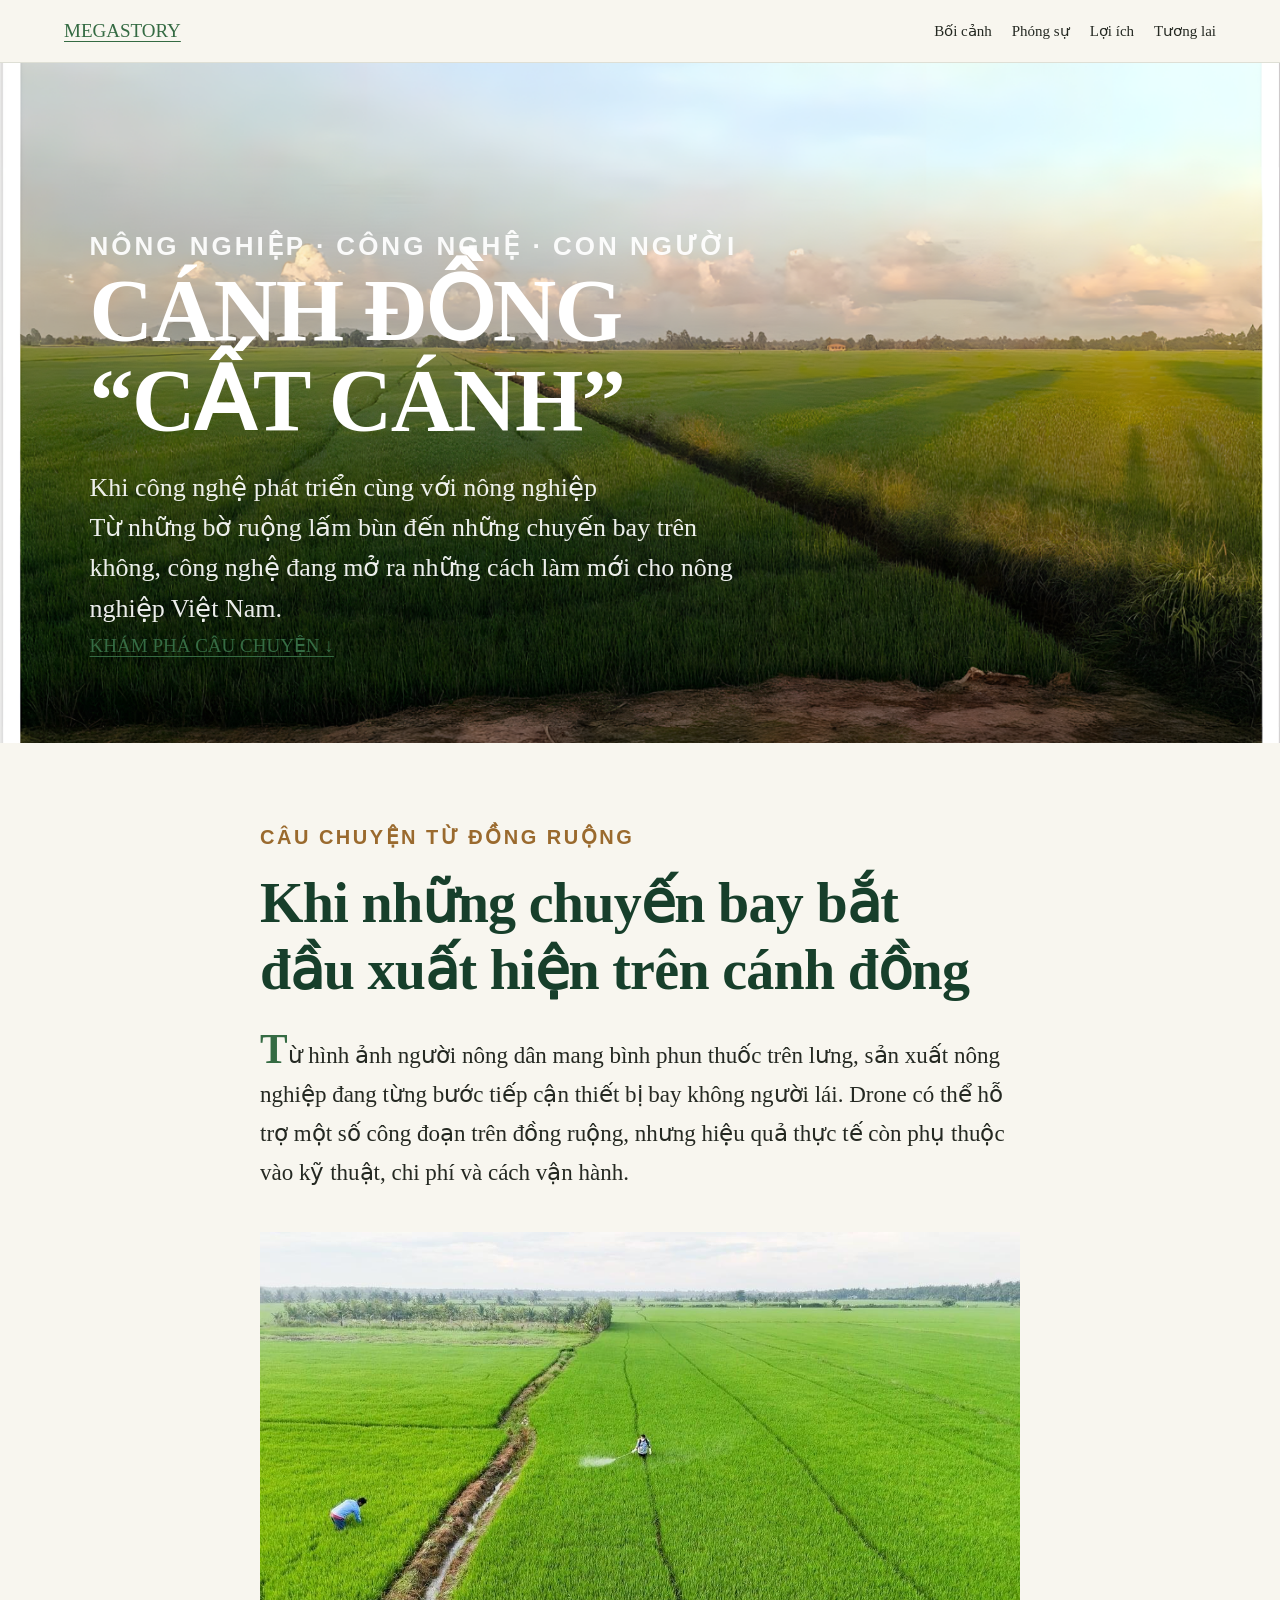
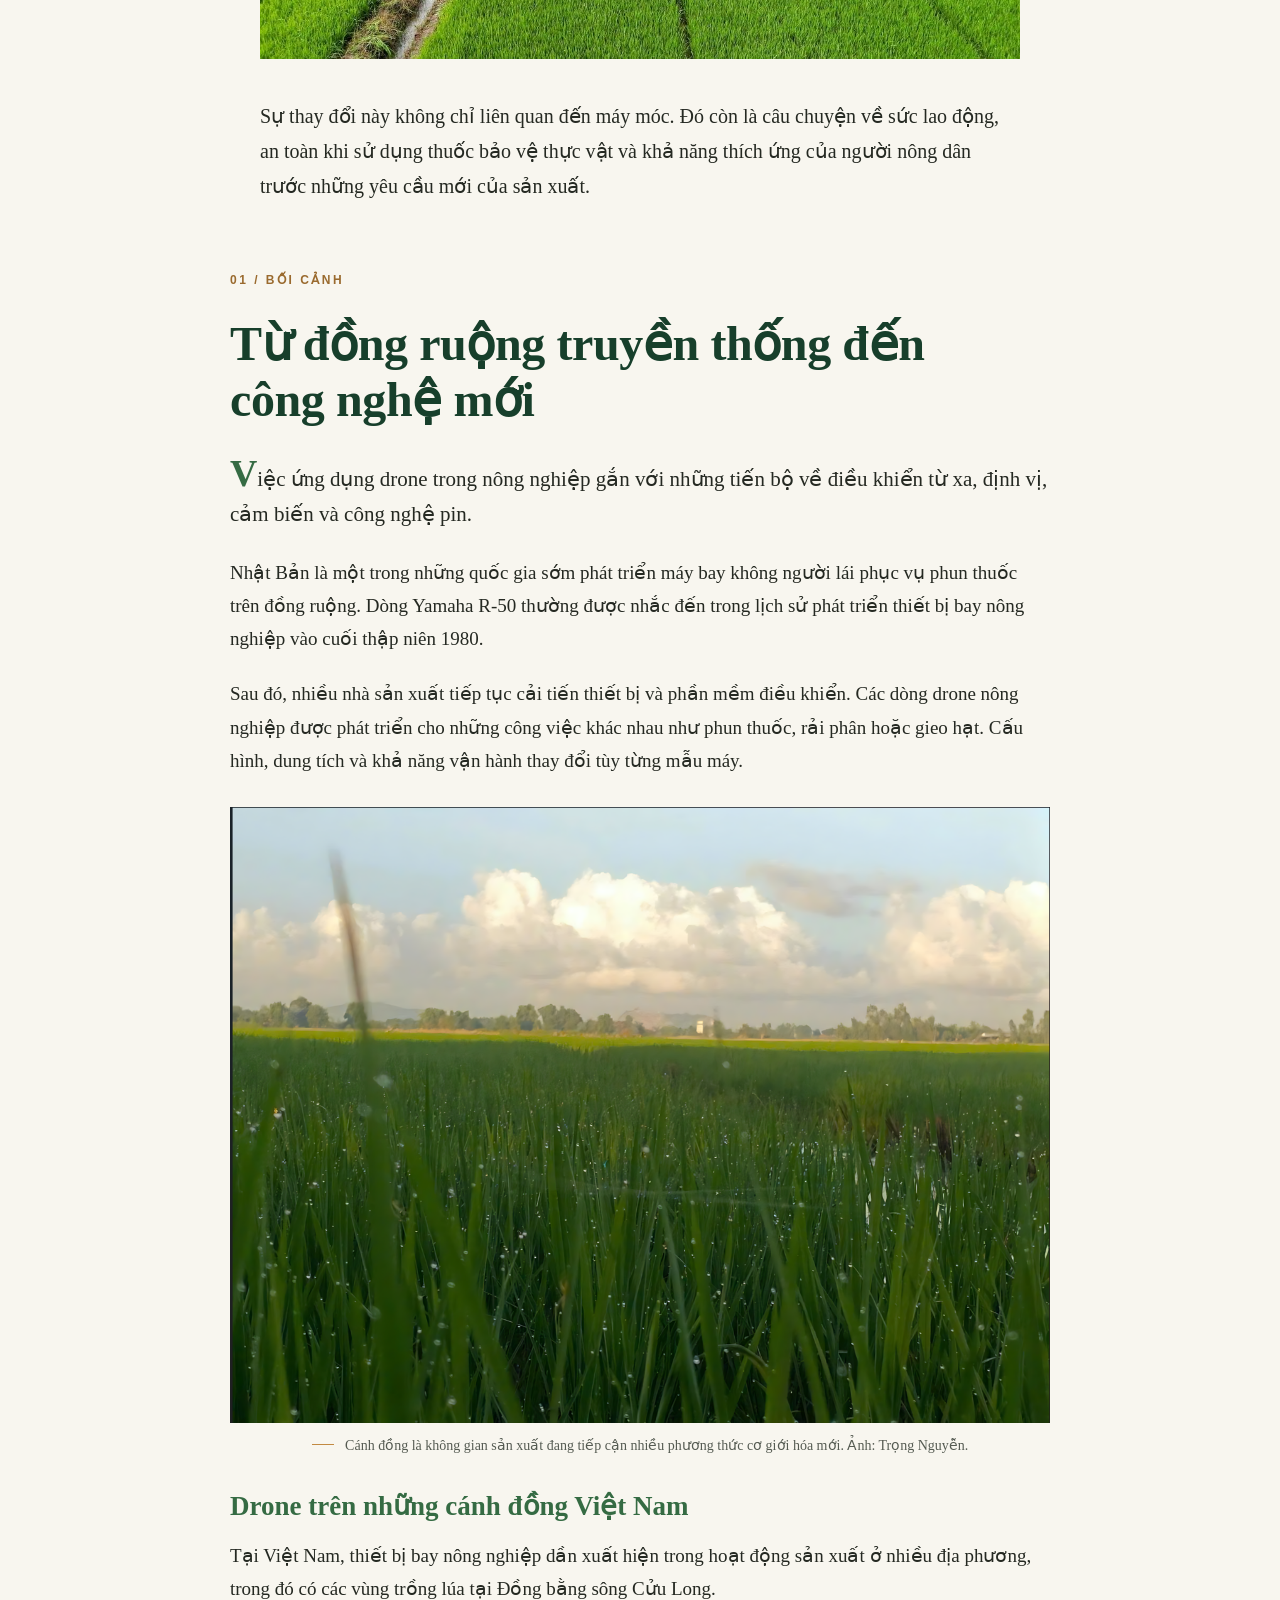
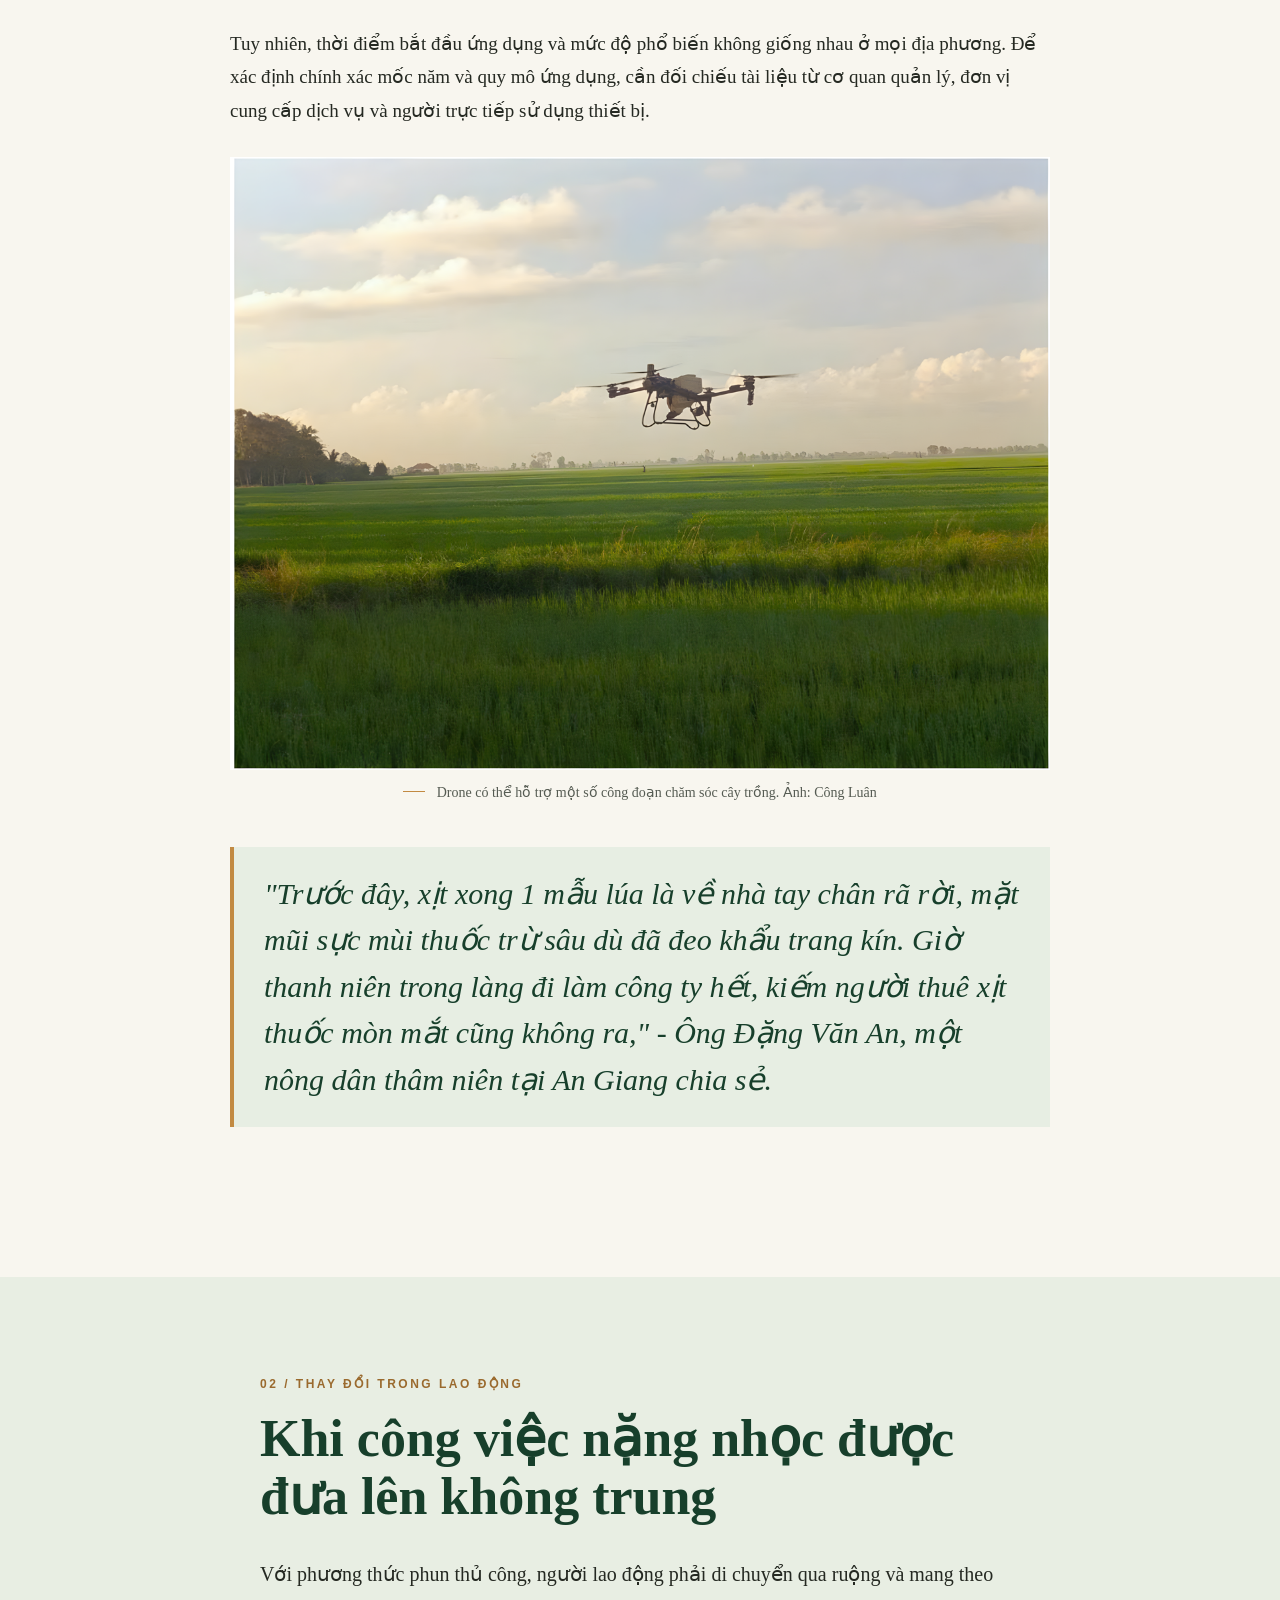
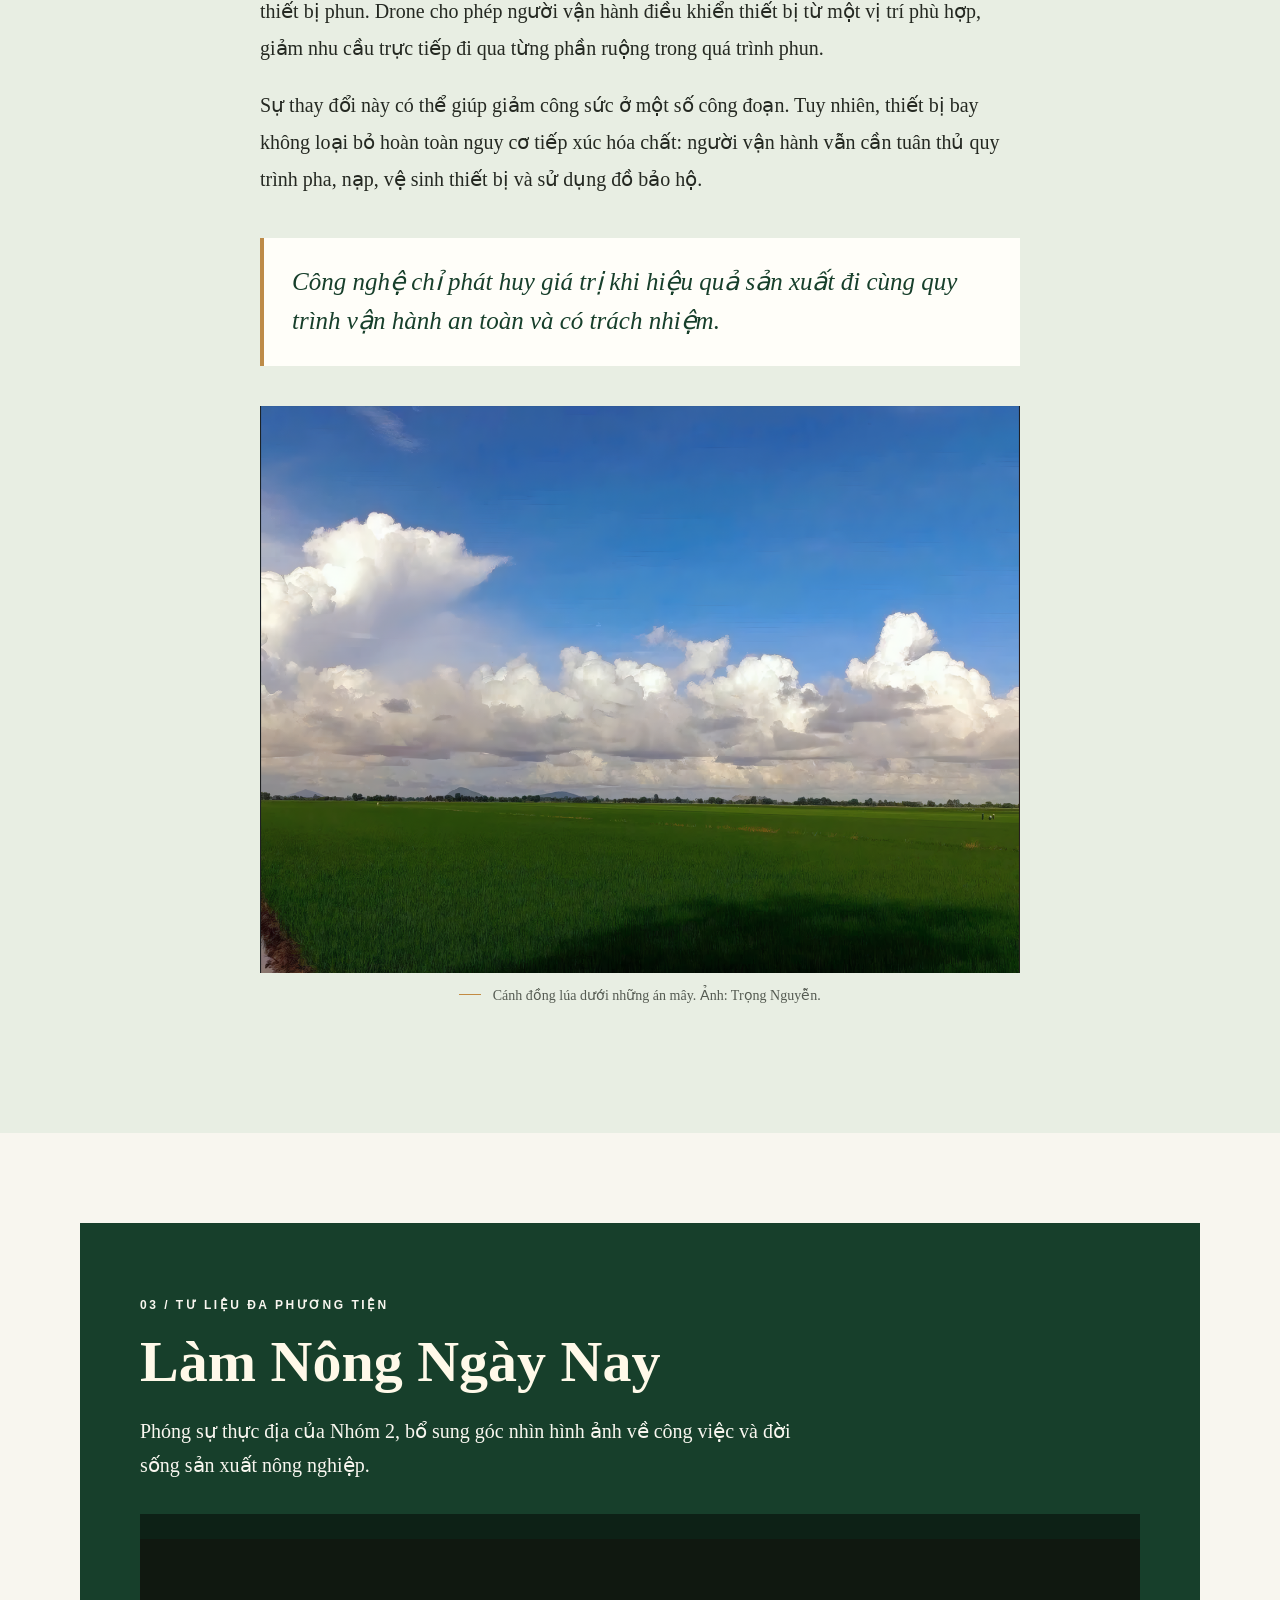
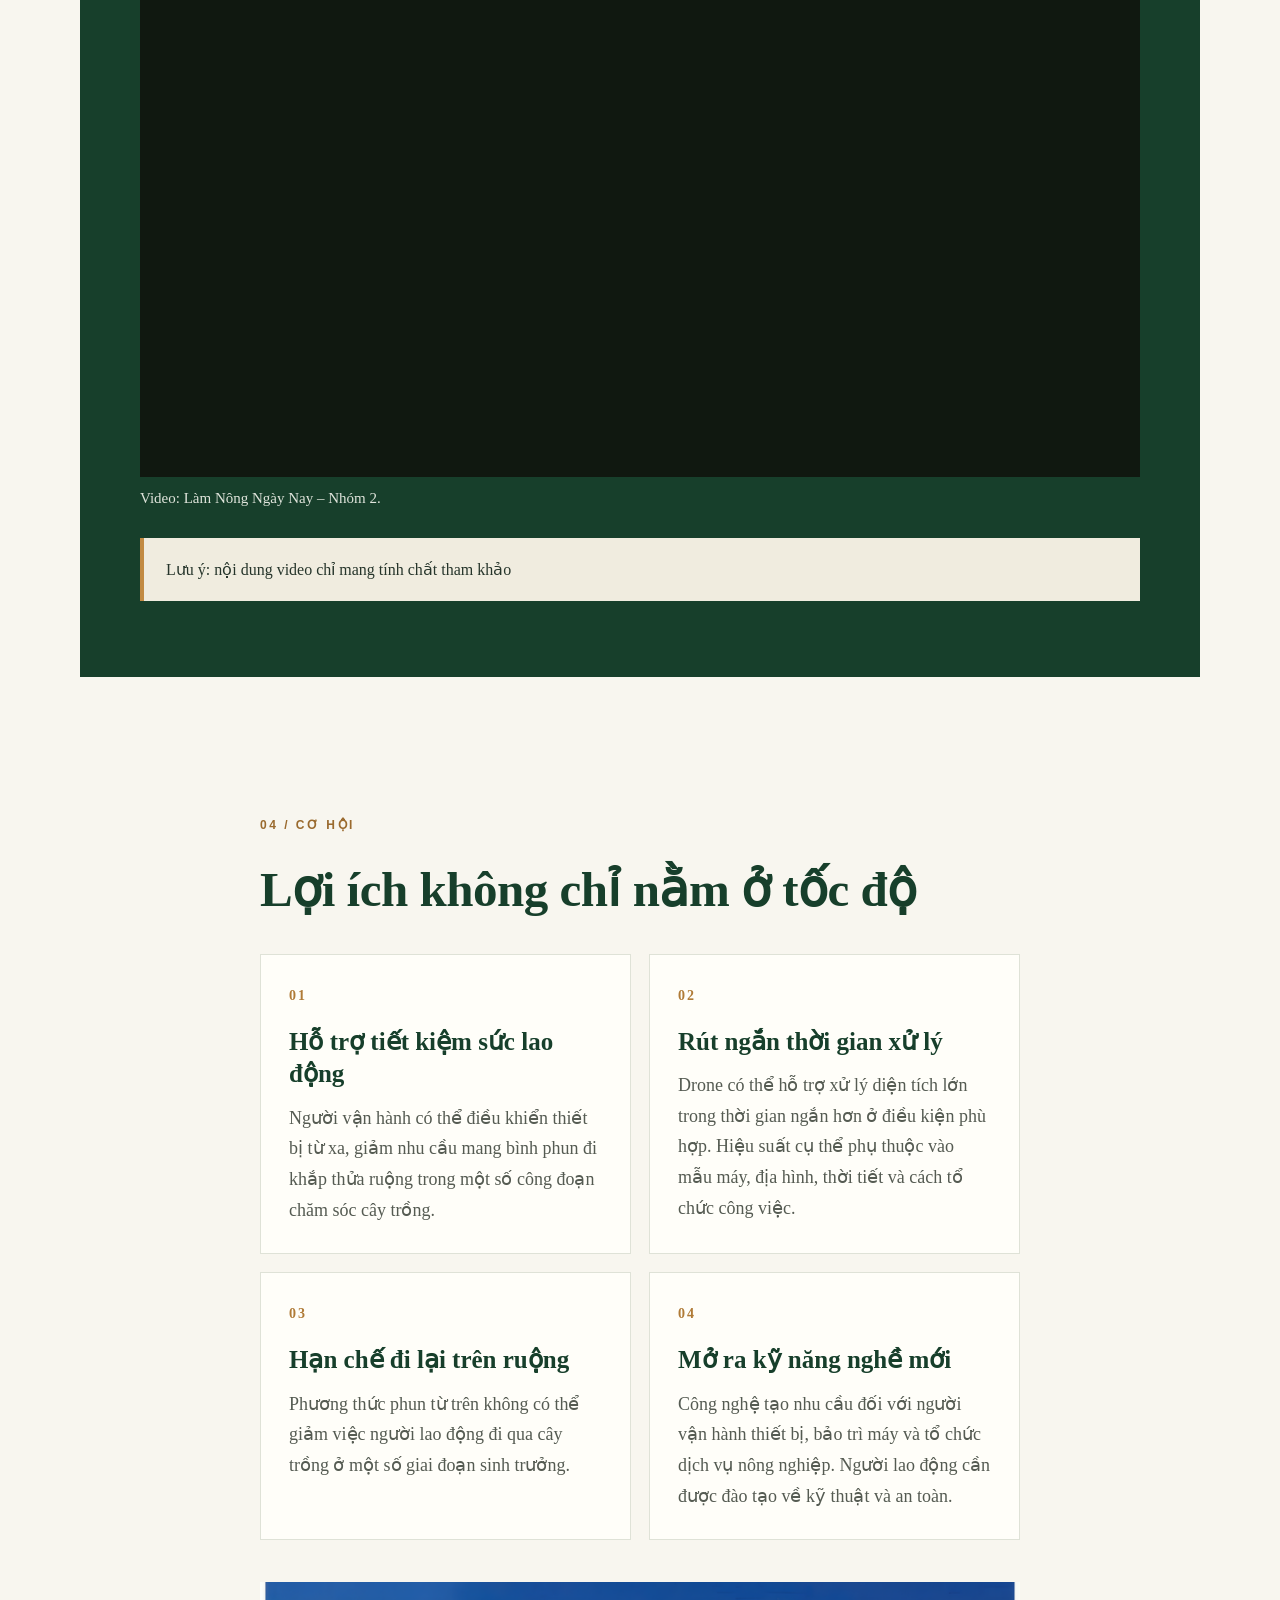
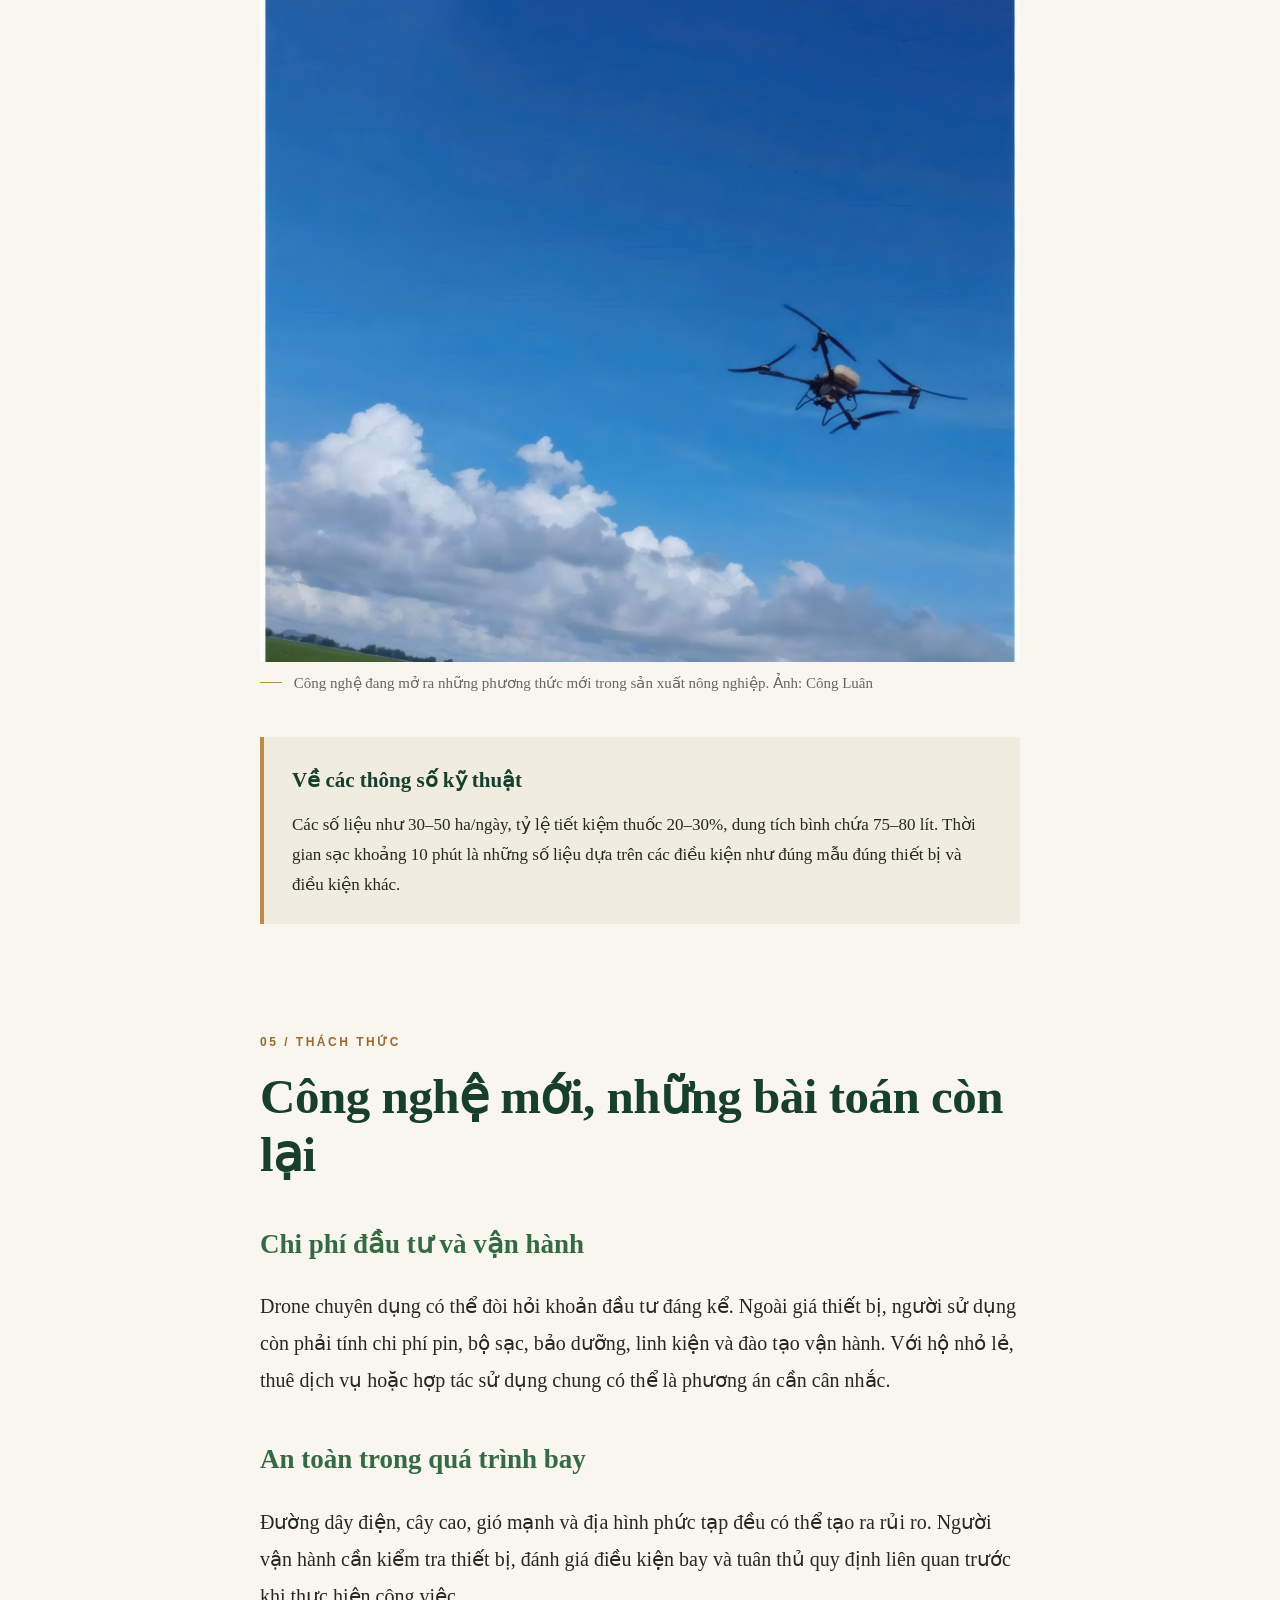
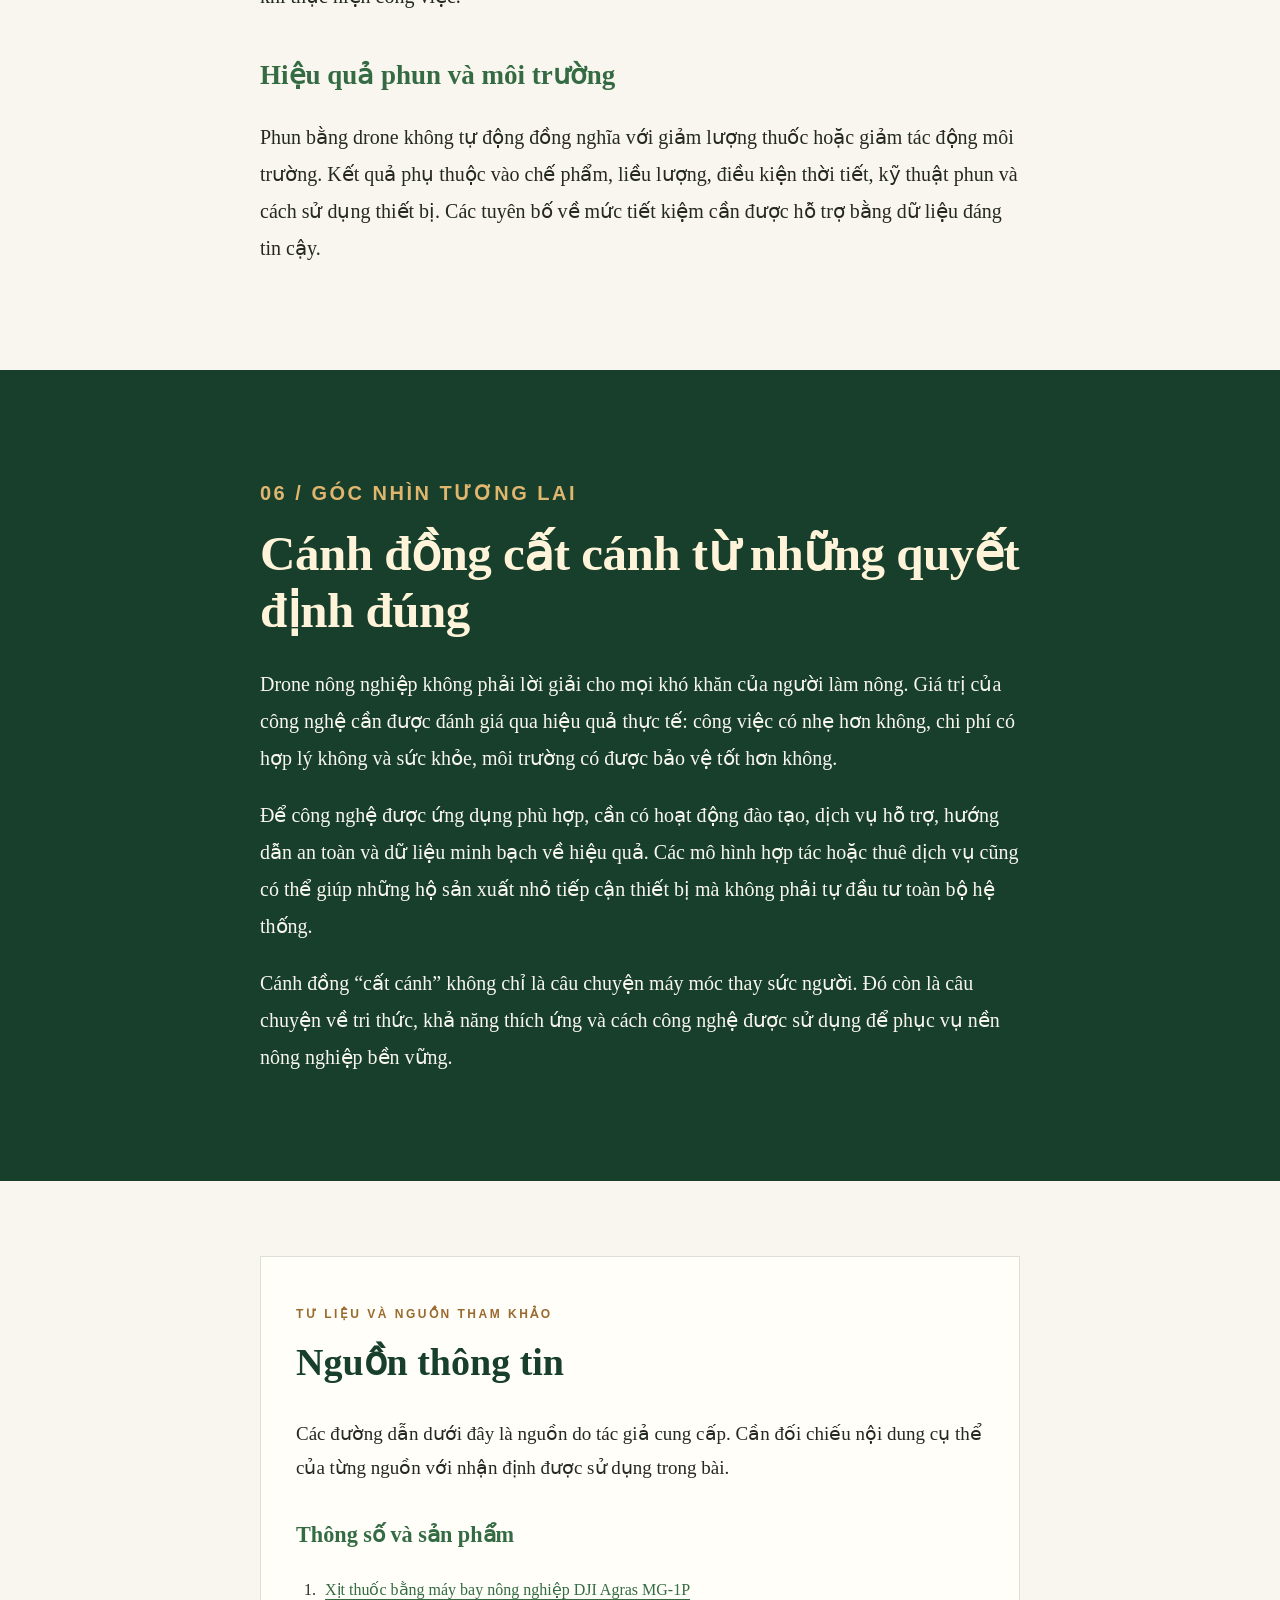
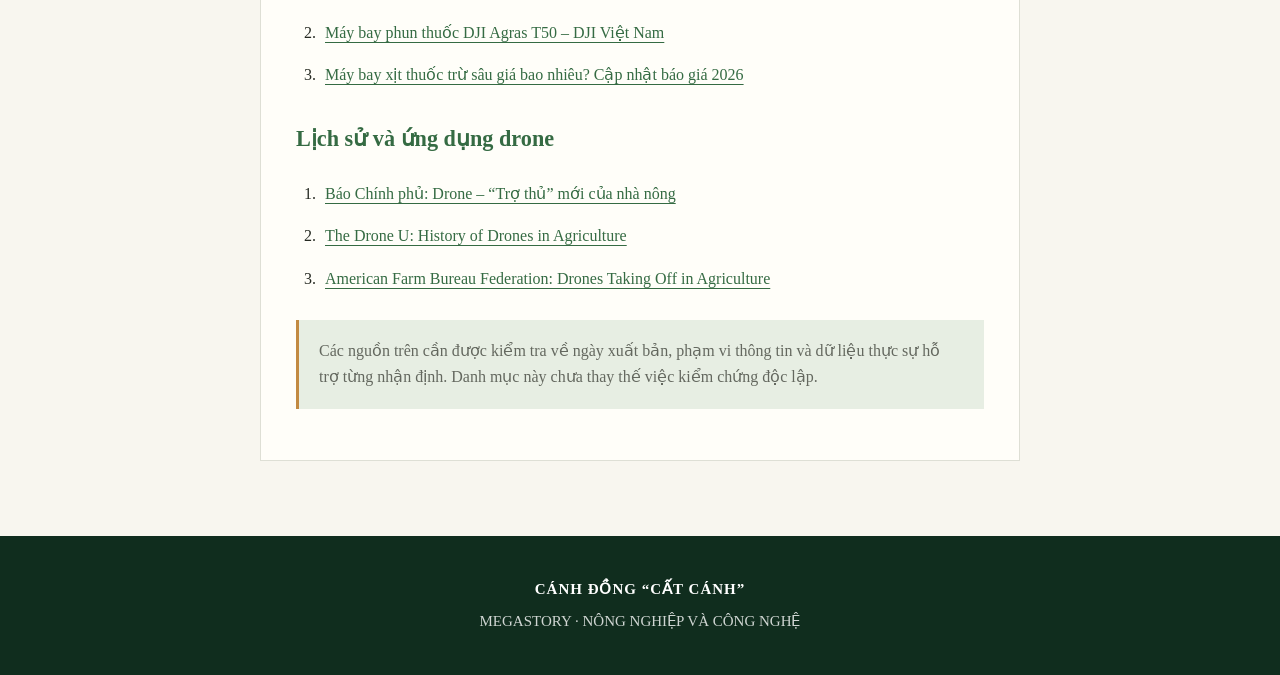
==== commit 9217f517: "Update fmt.Println message from 'Hello' to 'Goodbye'" ====
--- a/index.html
+++ b/index.html
@@ -82,13 +82,7 @@
           alt="Cánh đồng lúa trong vùng"
           loading="lazy"
         >
-   <blockquote>
-          "Trước đây, xịt xong 1 mẫu lúa là về nhà tay chân rã rời,
-          mặt mũi sực mùi thuốc trừ sâu dù đã đeo khẩu trang kín. 
-          Giờ thanh niên trong làng đi làm công ty hết, 
-     kiếm người thuê xịt thuốc mòn mắt cũng không ra," 
-     - Ông Đặng Văn An, một nông dân thâm niên tại An Giang chia sẻ. 
-        </blockquote>
+  
       </figure>
       <p>
         Sự thay đổi này không chỉ liên quan đến máy móc. Đó còn là
@@ -162,6 +156,13 @@
         <figcaption>
           Drone có thể hỗ trợ một số công đoạn chăm sóc cây trồng. Ảnh: Công Luân
         </figcaption>
+         <blockquote>
+          "Trước đây, xịt xong 1 mẫu lúa là về nhà tay chân rã rời,
+          mặt mũi sực mùi thuốc trừ sâu dù đã đeo khẩu trang kín. 
+          Giờ thanh niên trong làng đi làm công ty hết, 
+     kiếm người thuê xịt thuốc mòn mắt cũng không ra," 
+     - Ông Đặng Văn An, một nông dân thâm niên tại An Giang chia sẻ. 
+        </blockquote>
       </figure>
     </section>
 
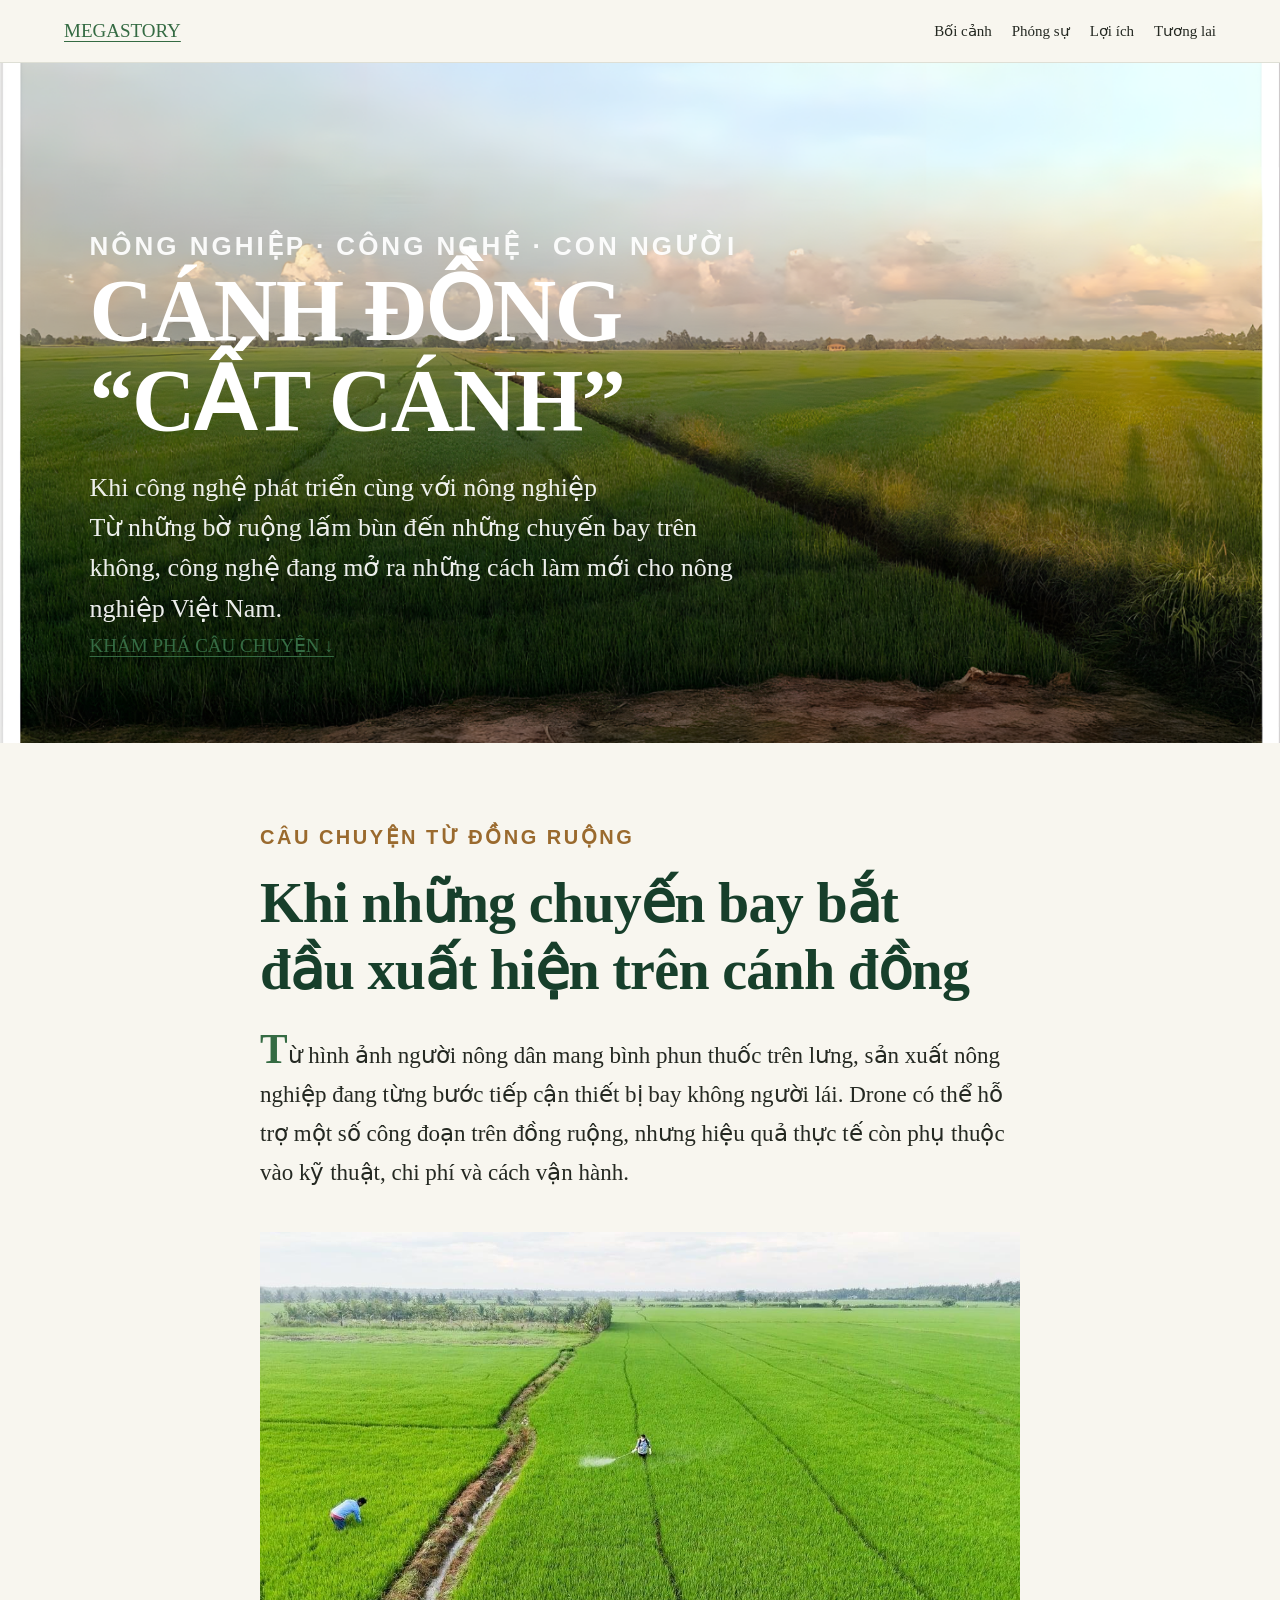
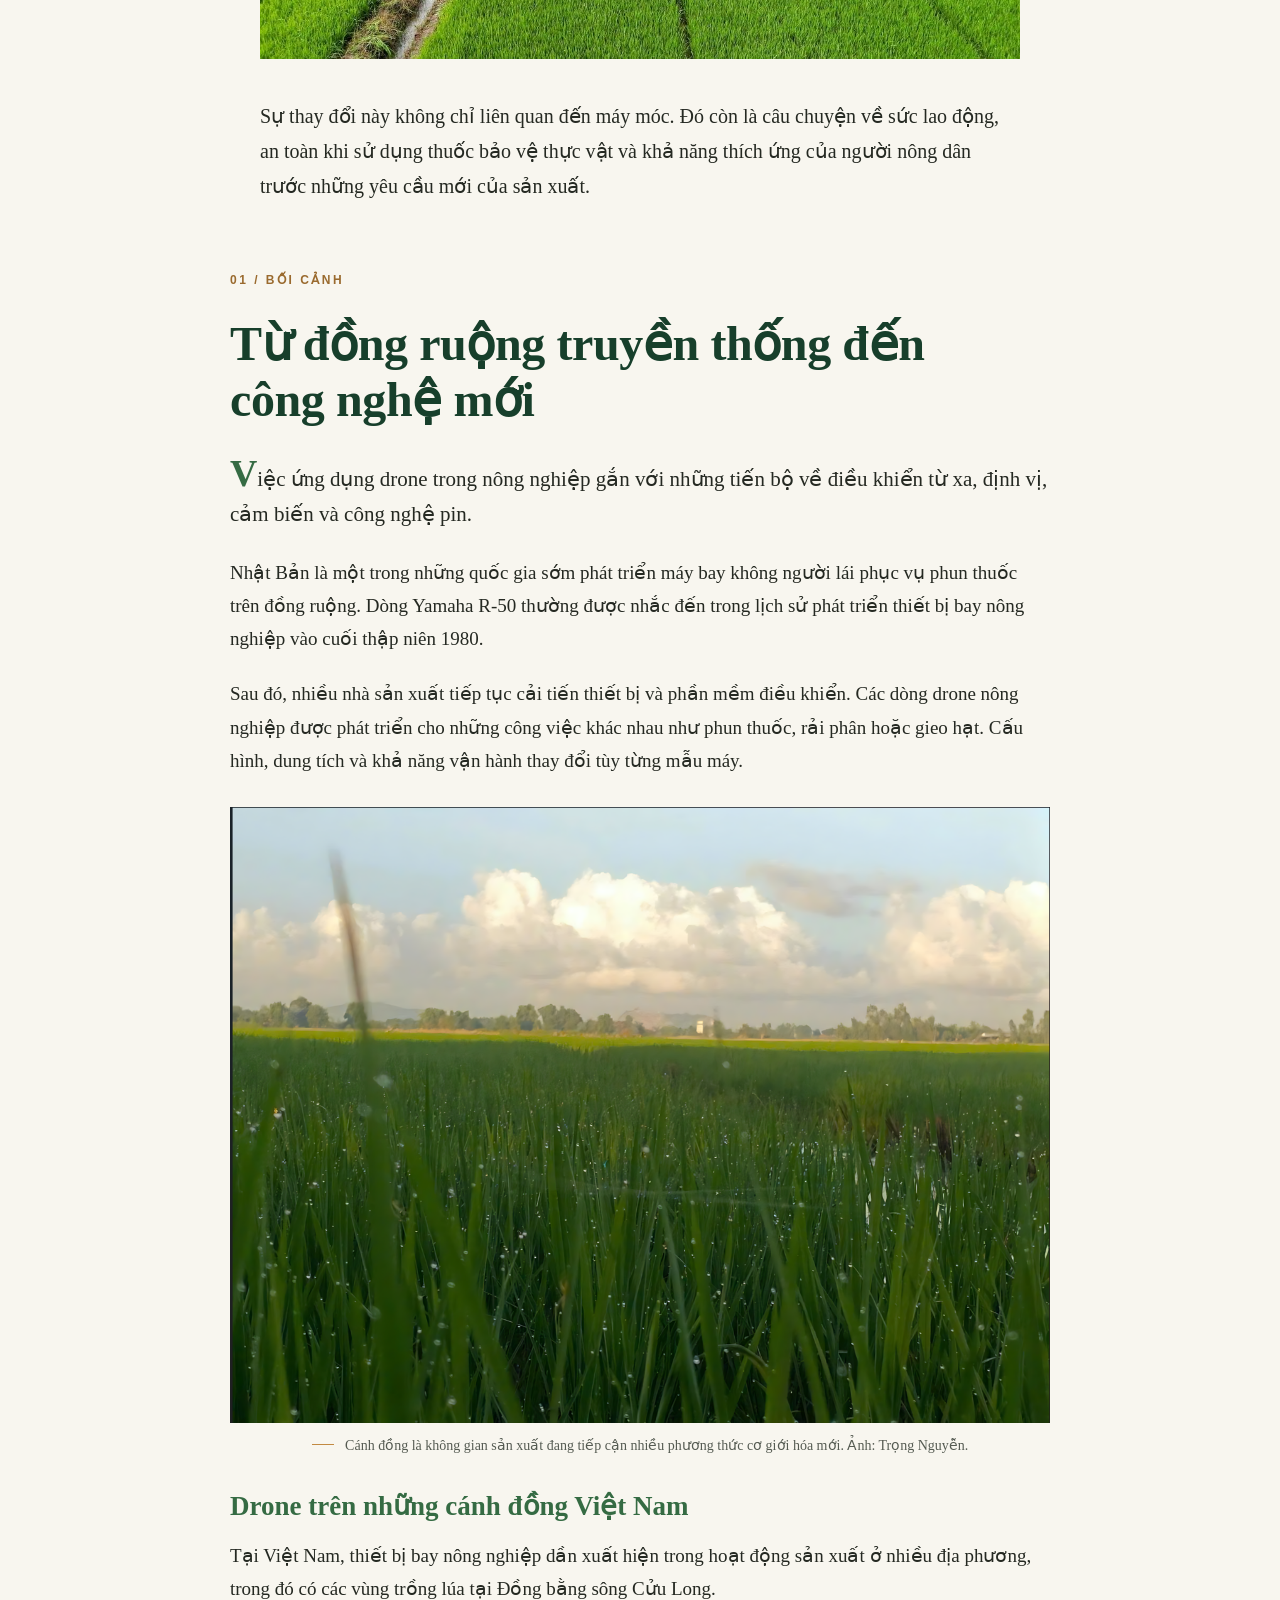
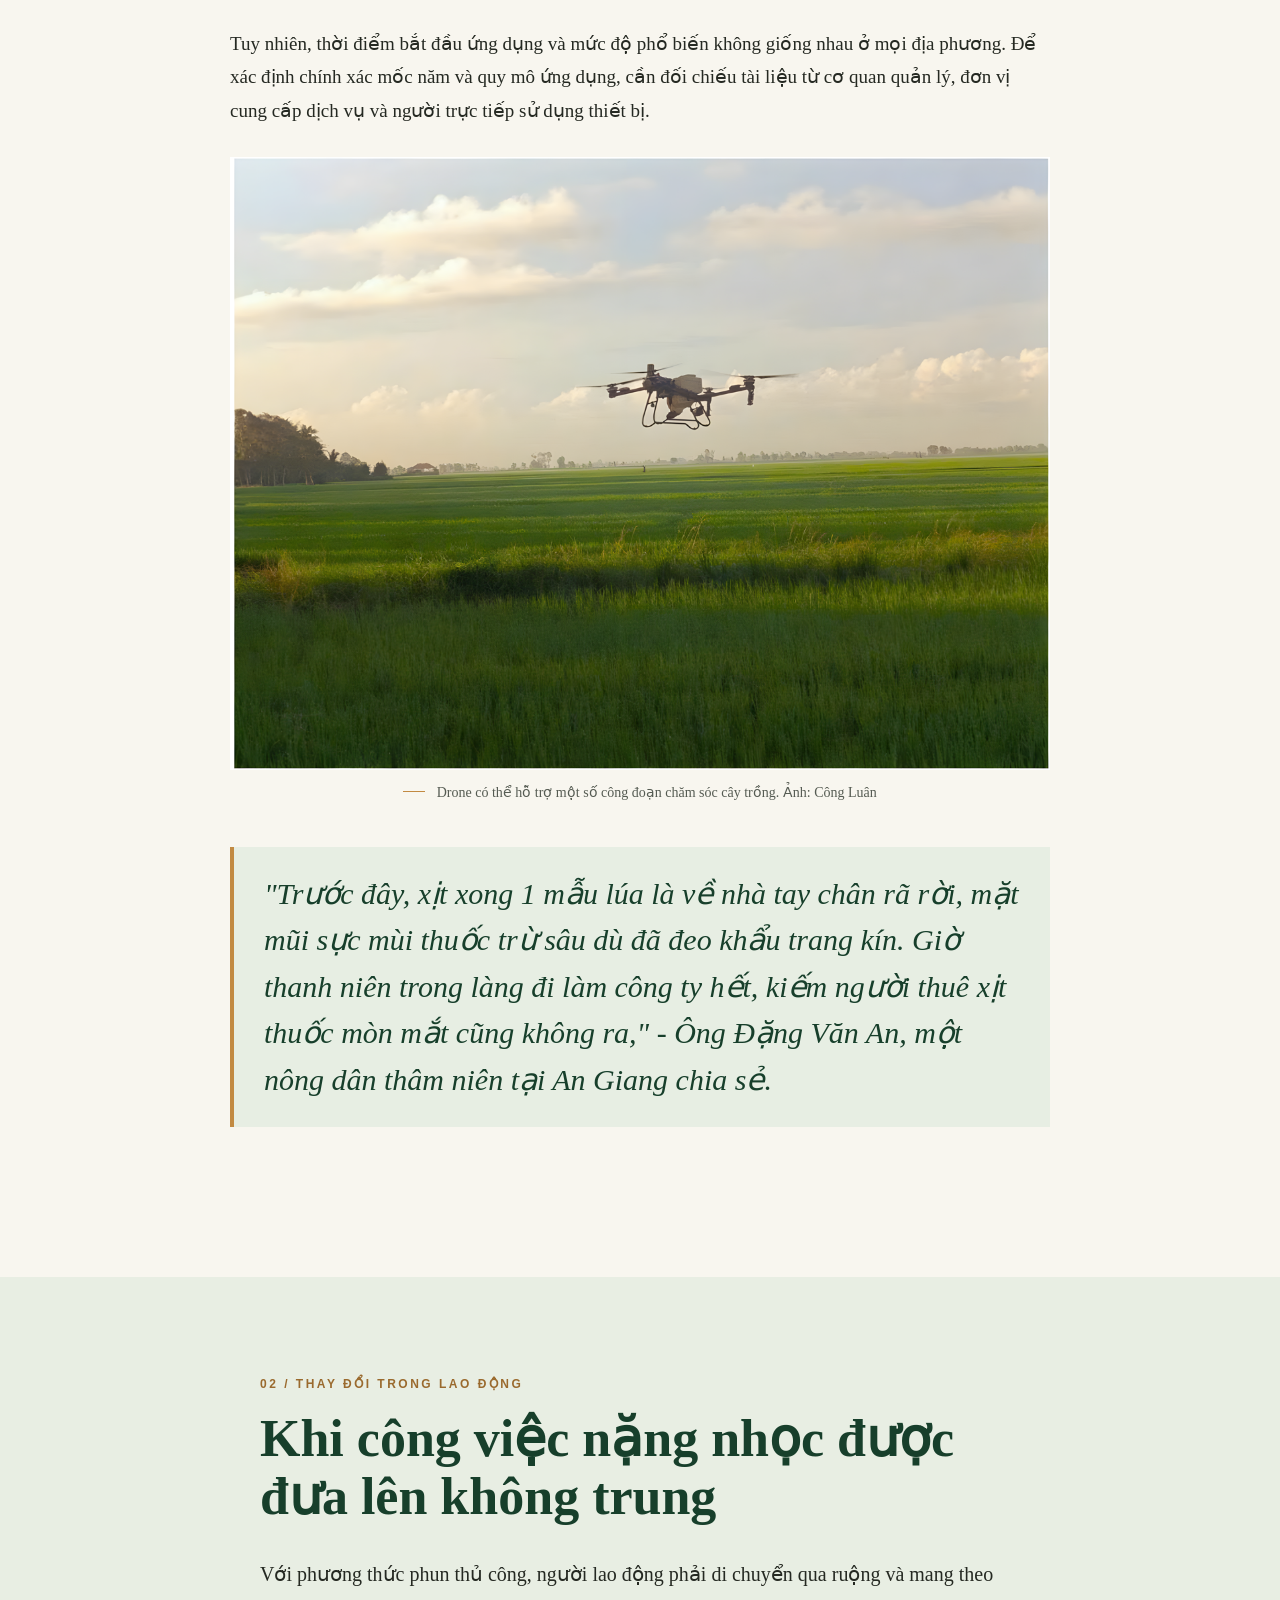
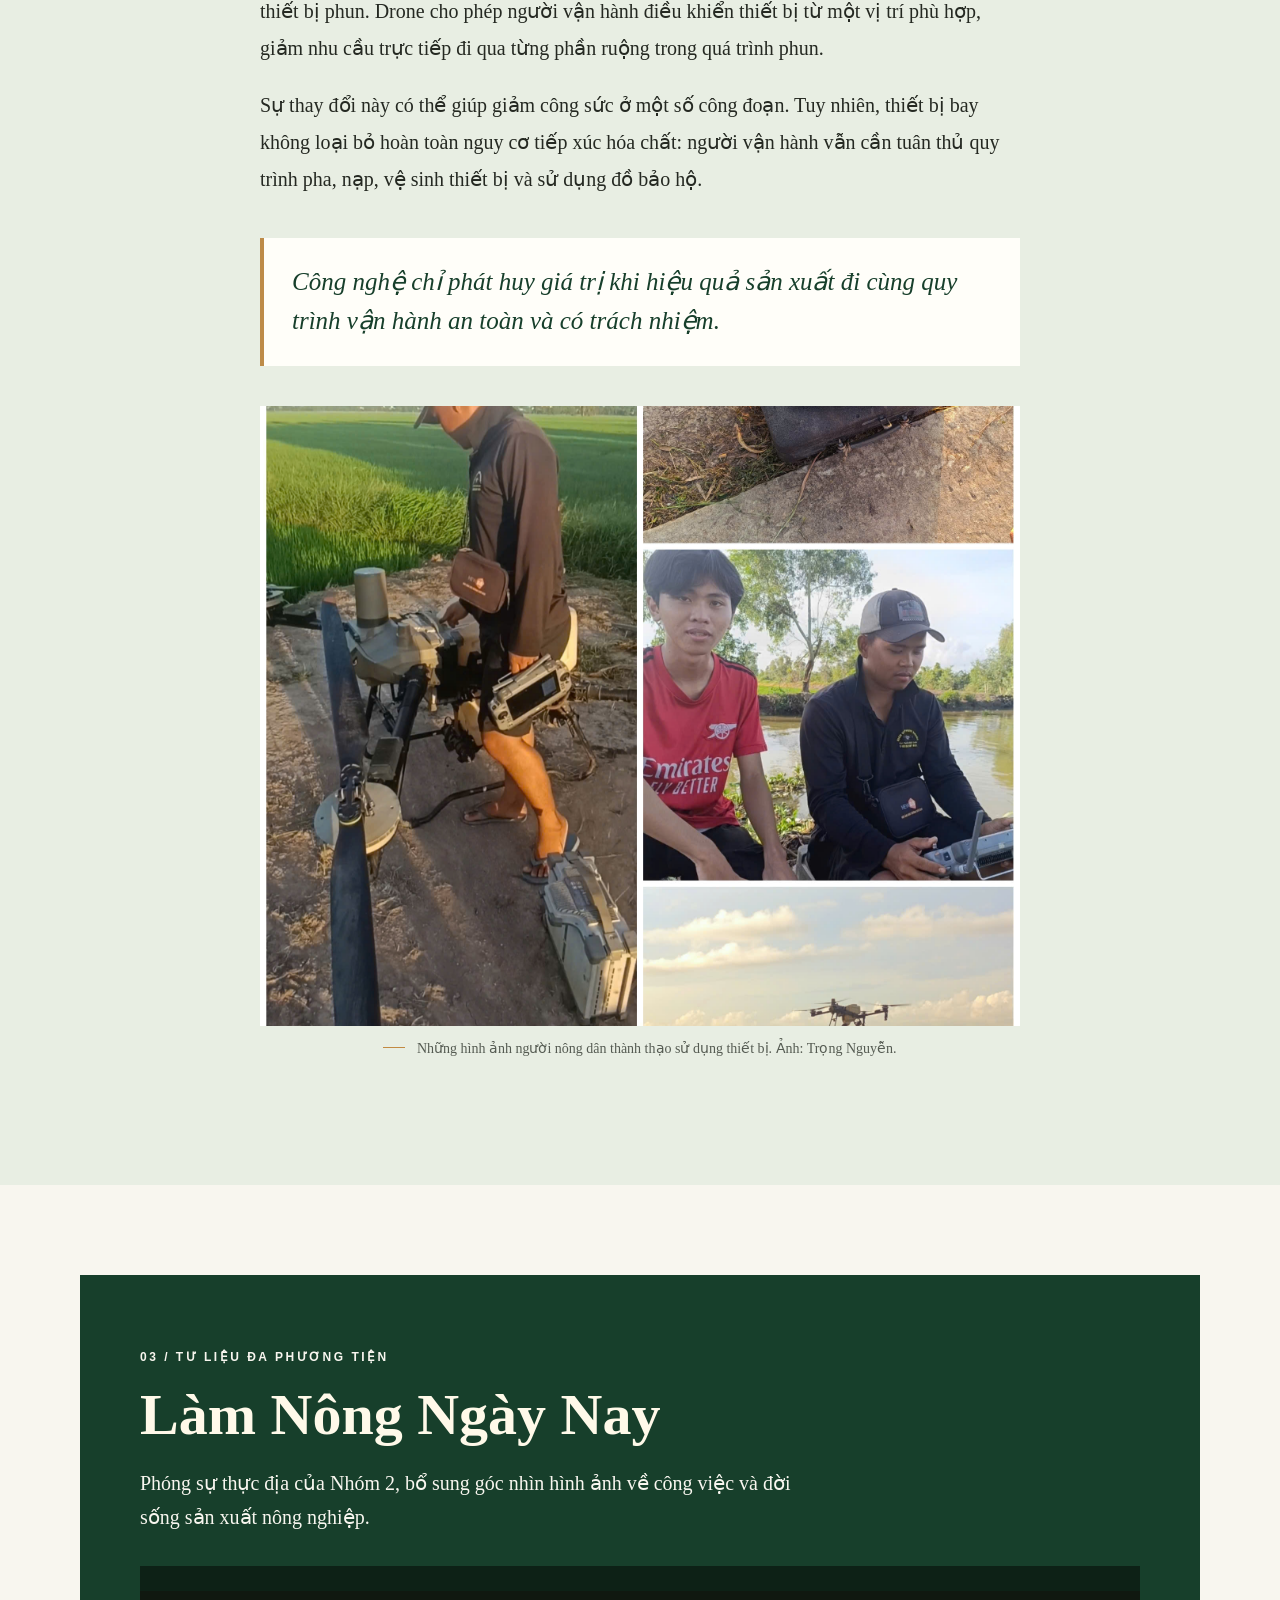
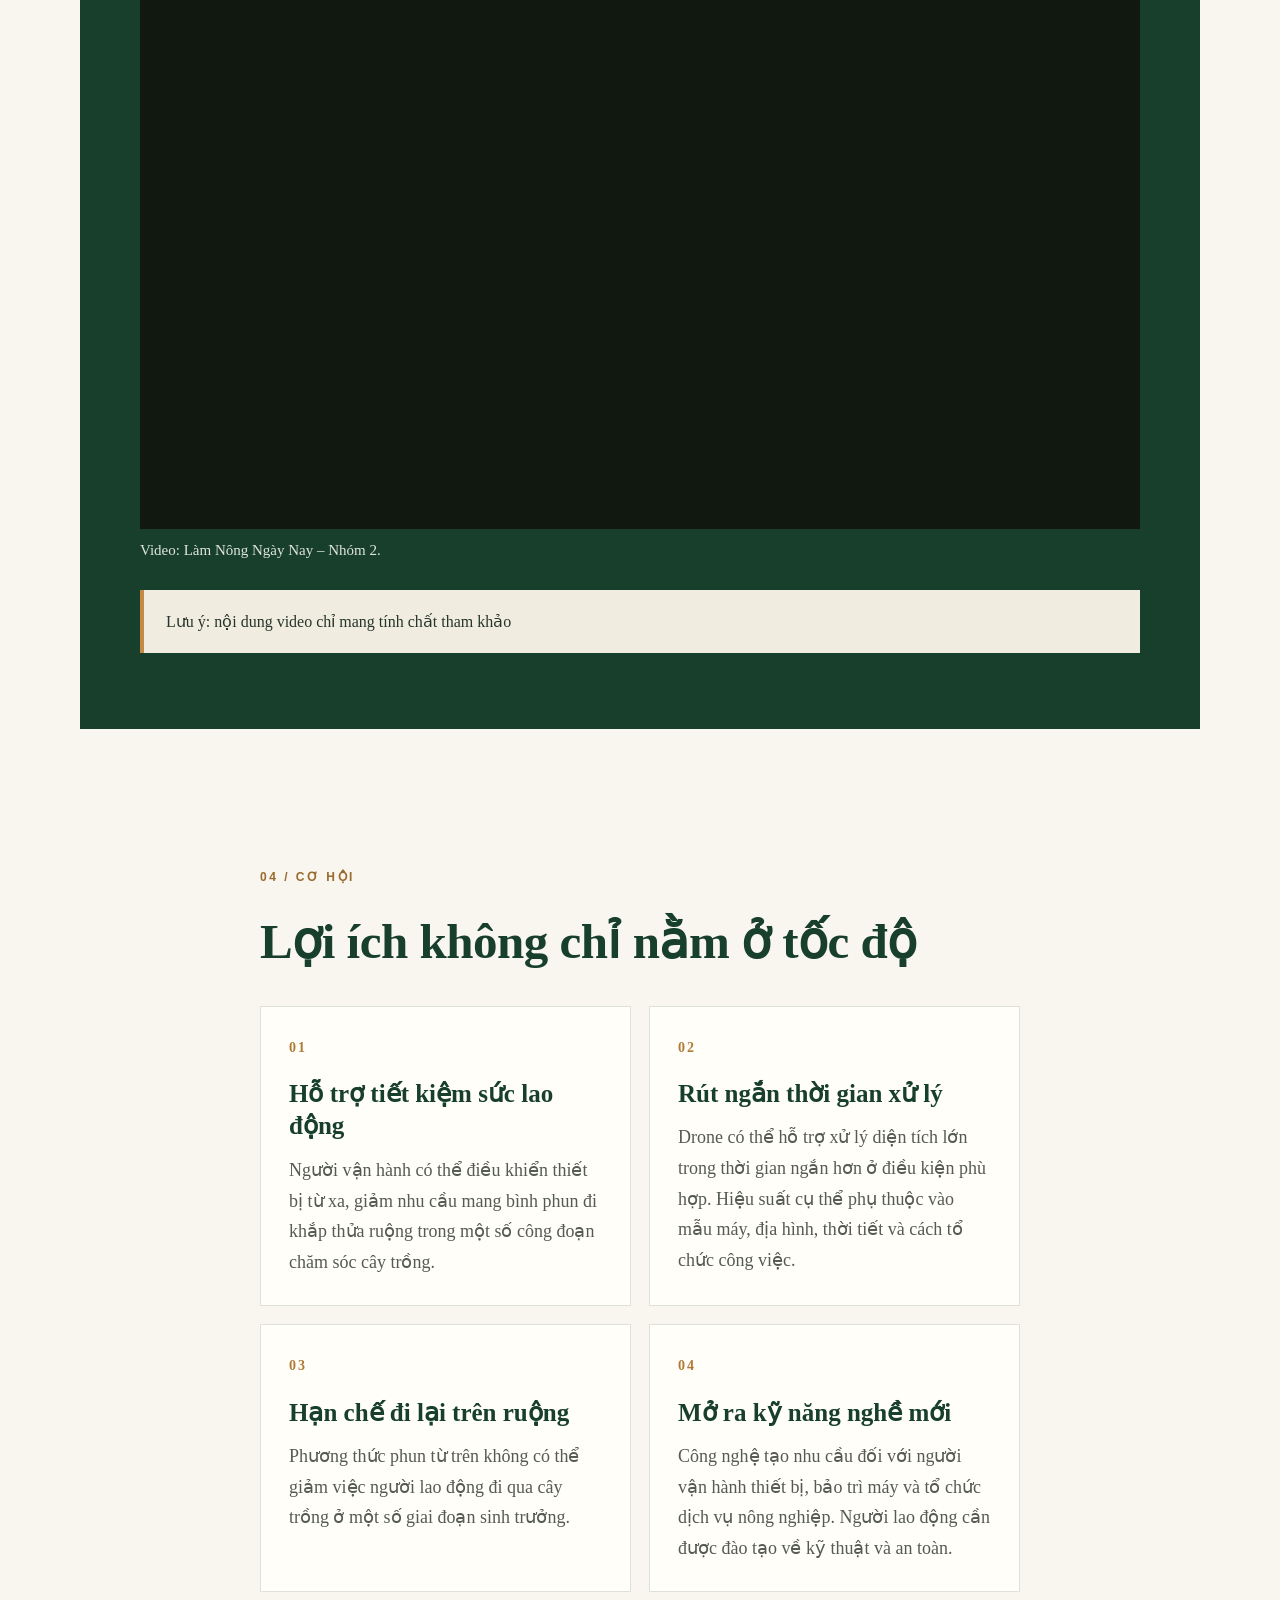
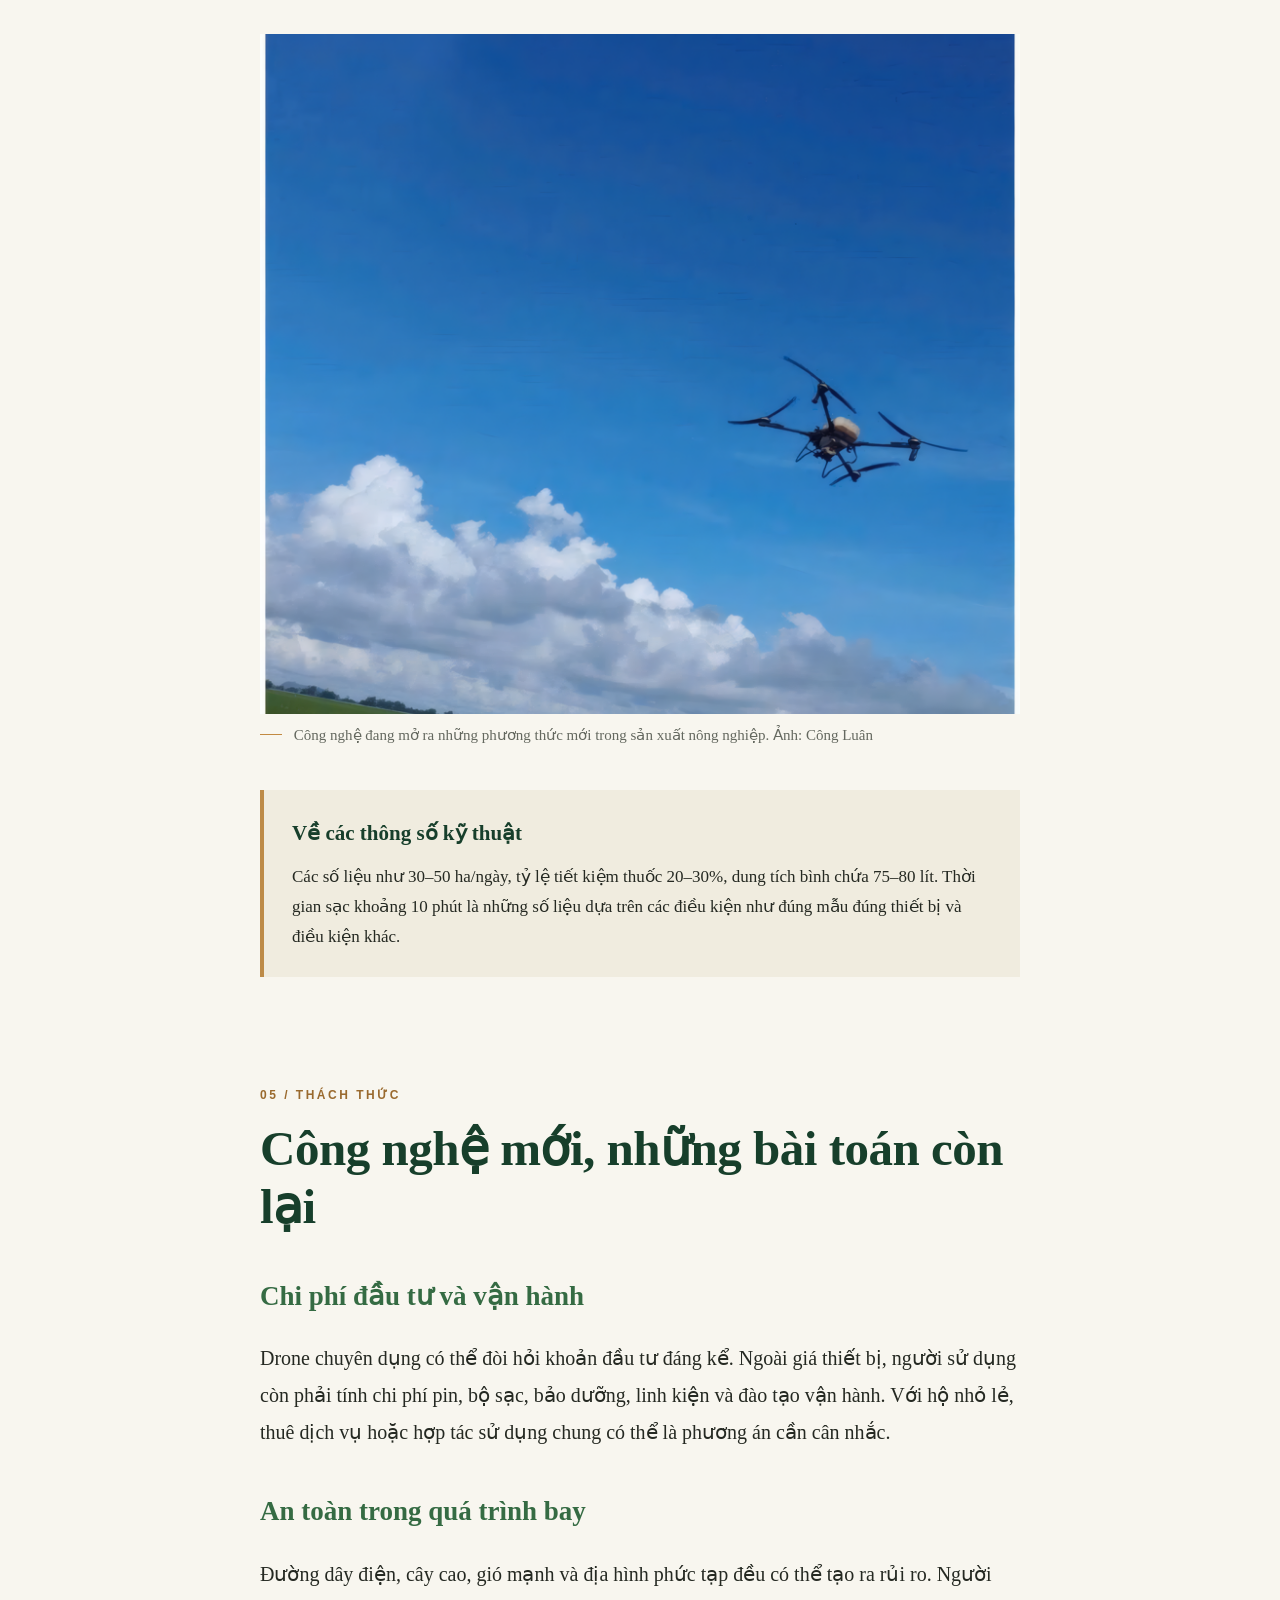
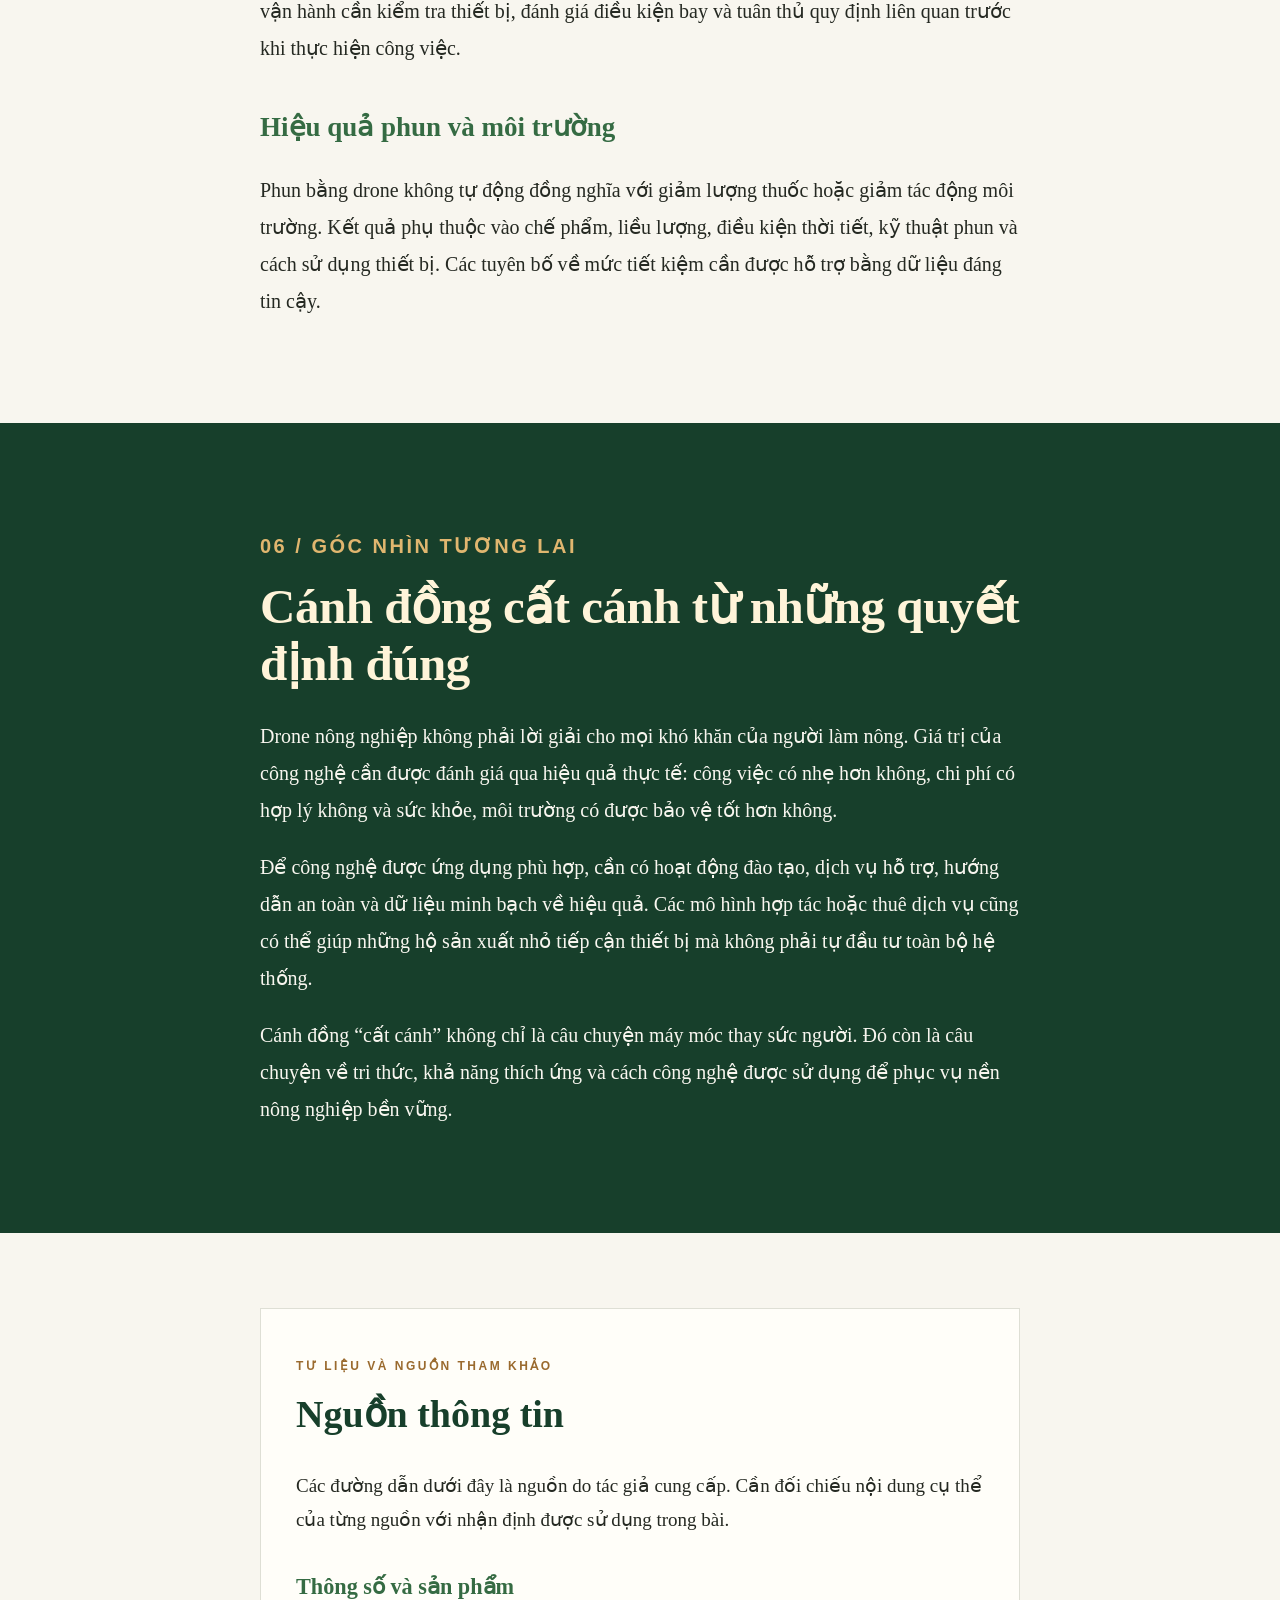
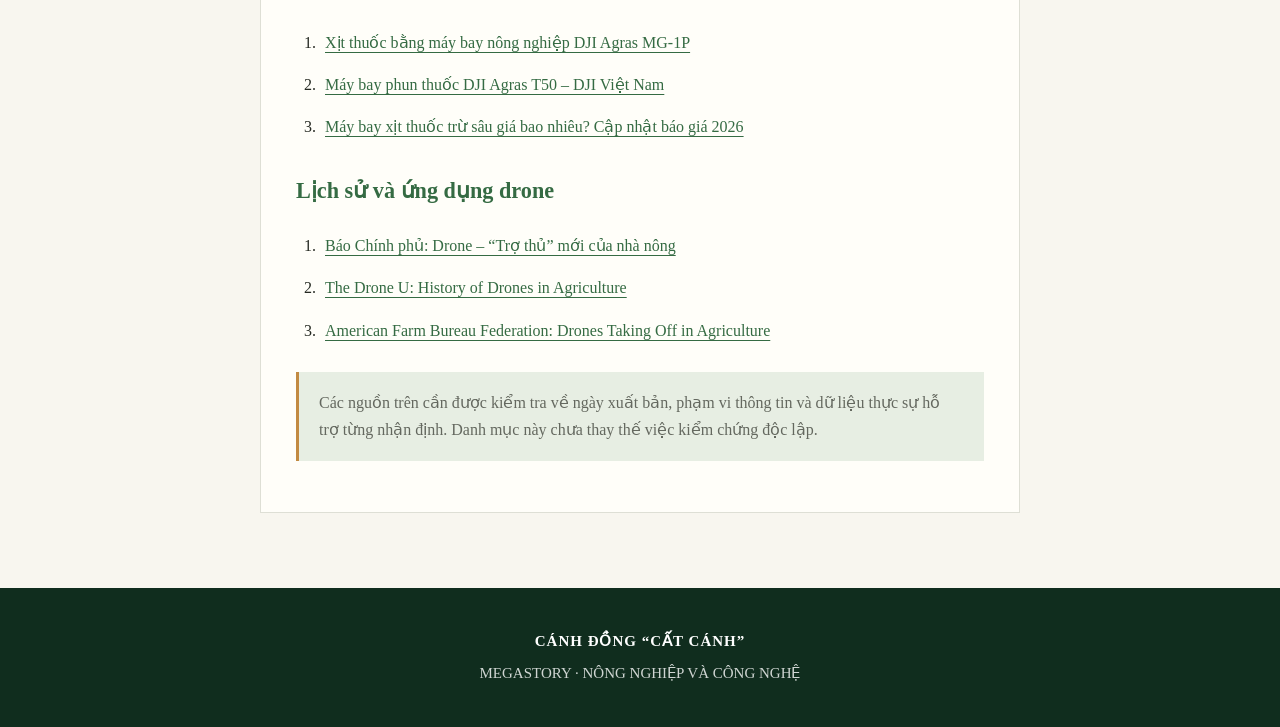
==== commit 9b4eb76b: "Update index.html" ====
--- a/index.html
+++ b/index.html
@@ -193,12 +193,12 @@
         </blockquote>
         <figure class="story-image reveal">
   <img
-    src="assets/3.png"
-    alt="cánh đồng lúa dưới những án mây"
+    src="assets/chumanh.jpg"
+    alt="Hình ảnh người nông dân thành thạo sử dụng thiết bị"
     loading="lazy"
   >
   <figcaption>
-   Cánh đồng lúa dưới những án mây. Ảnh: Trọng Nguyễn.
+   Những hình ảnh người nông dân thành thạo sử dụng thiết bị. Ảnh: Trọng Nguyễn.
   </figcaption>
 </figure>
       </div>
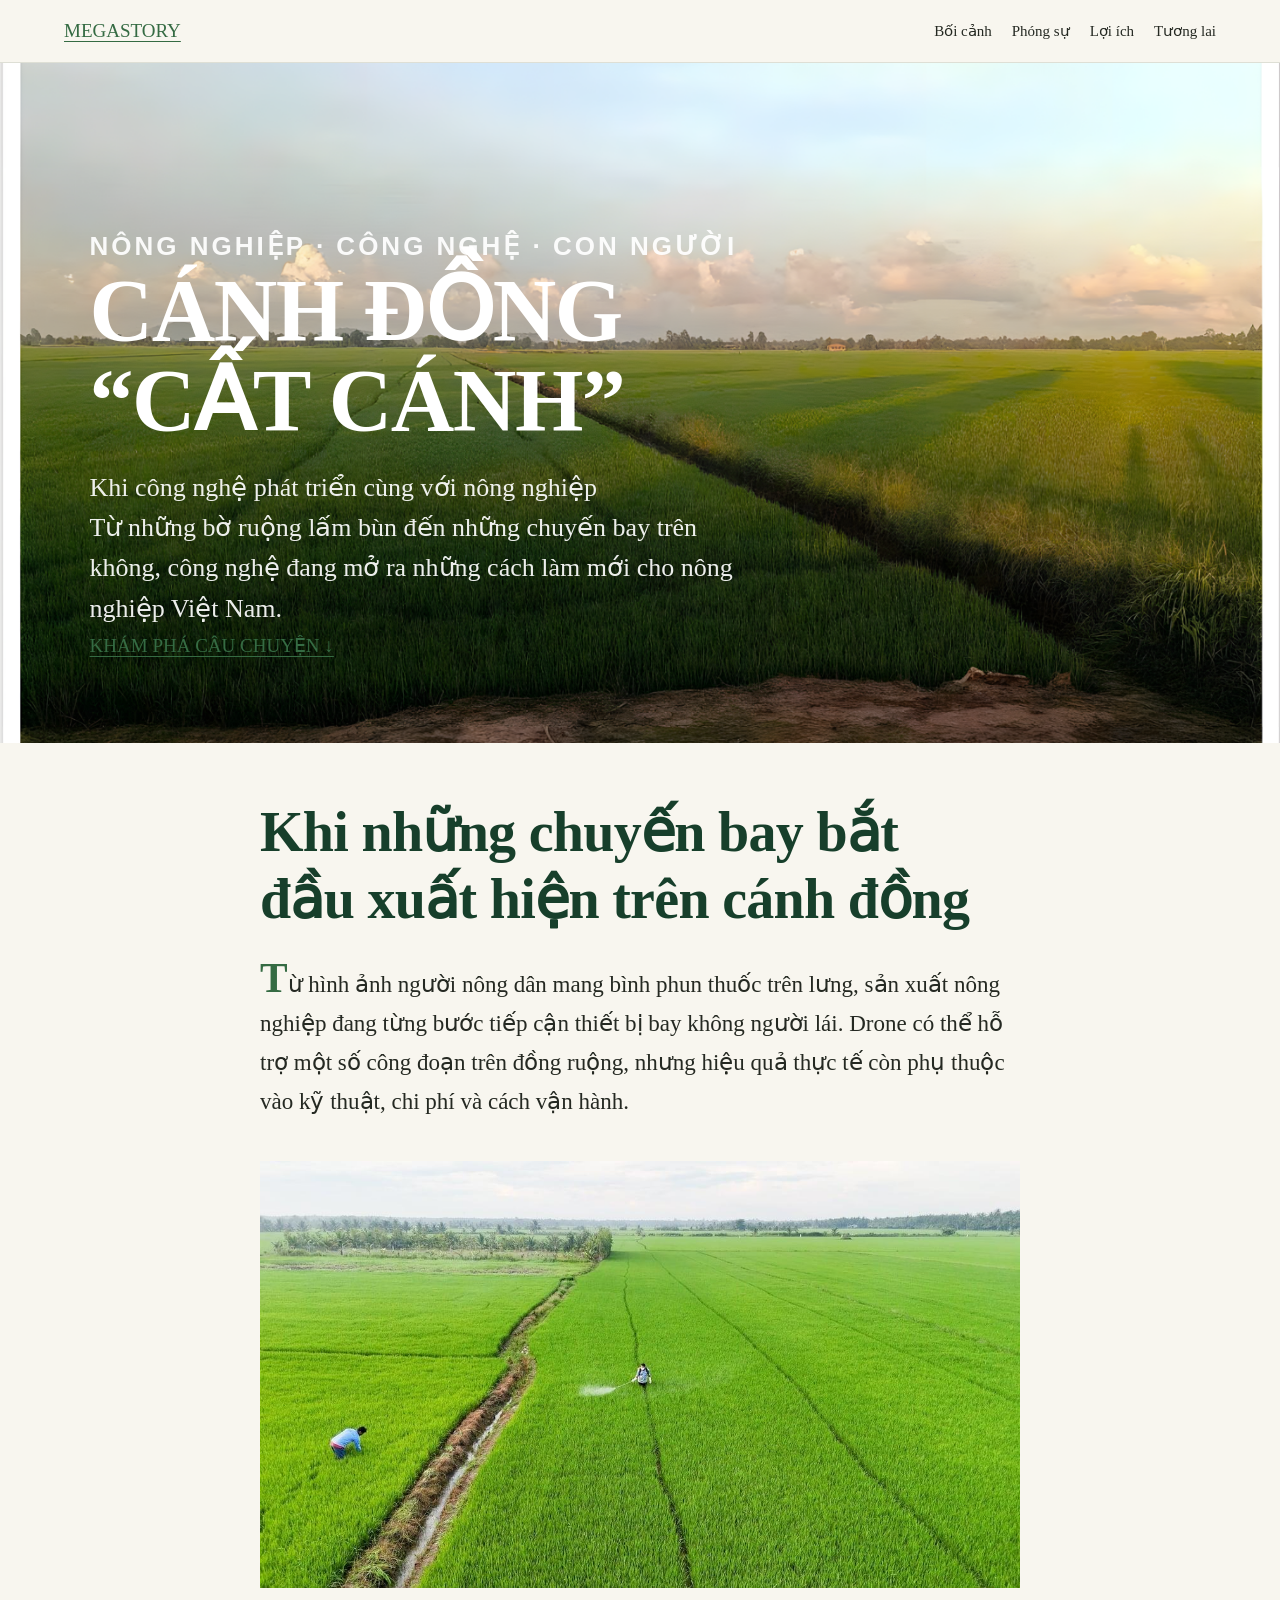
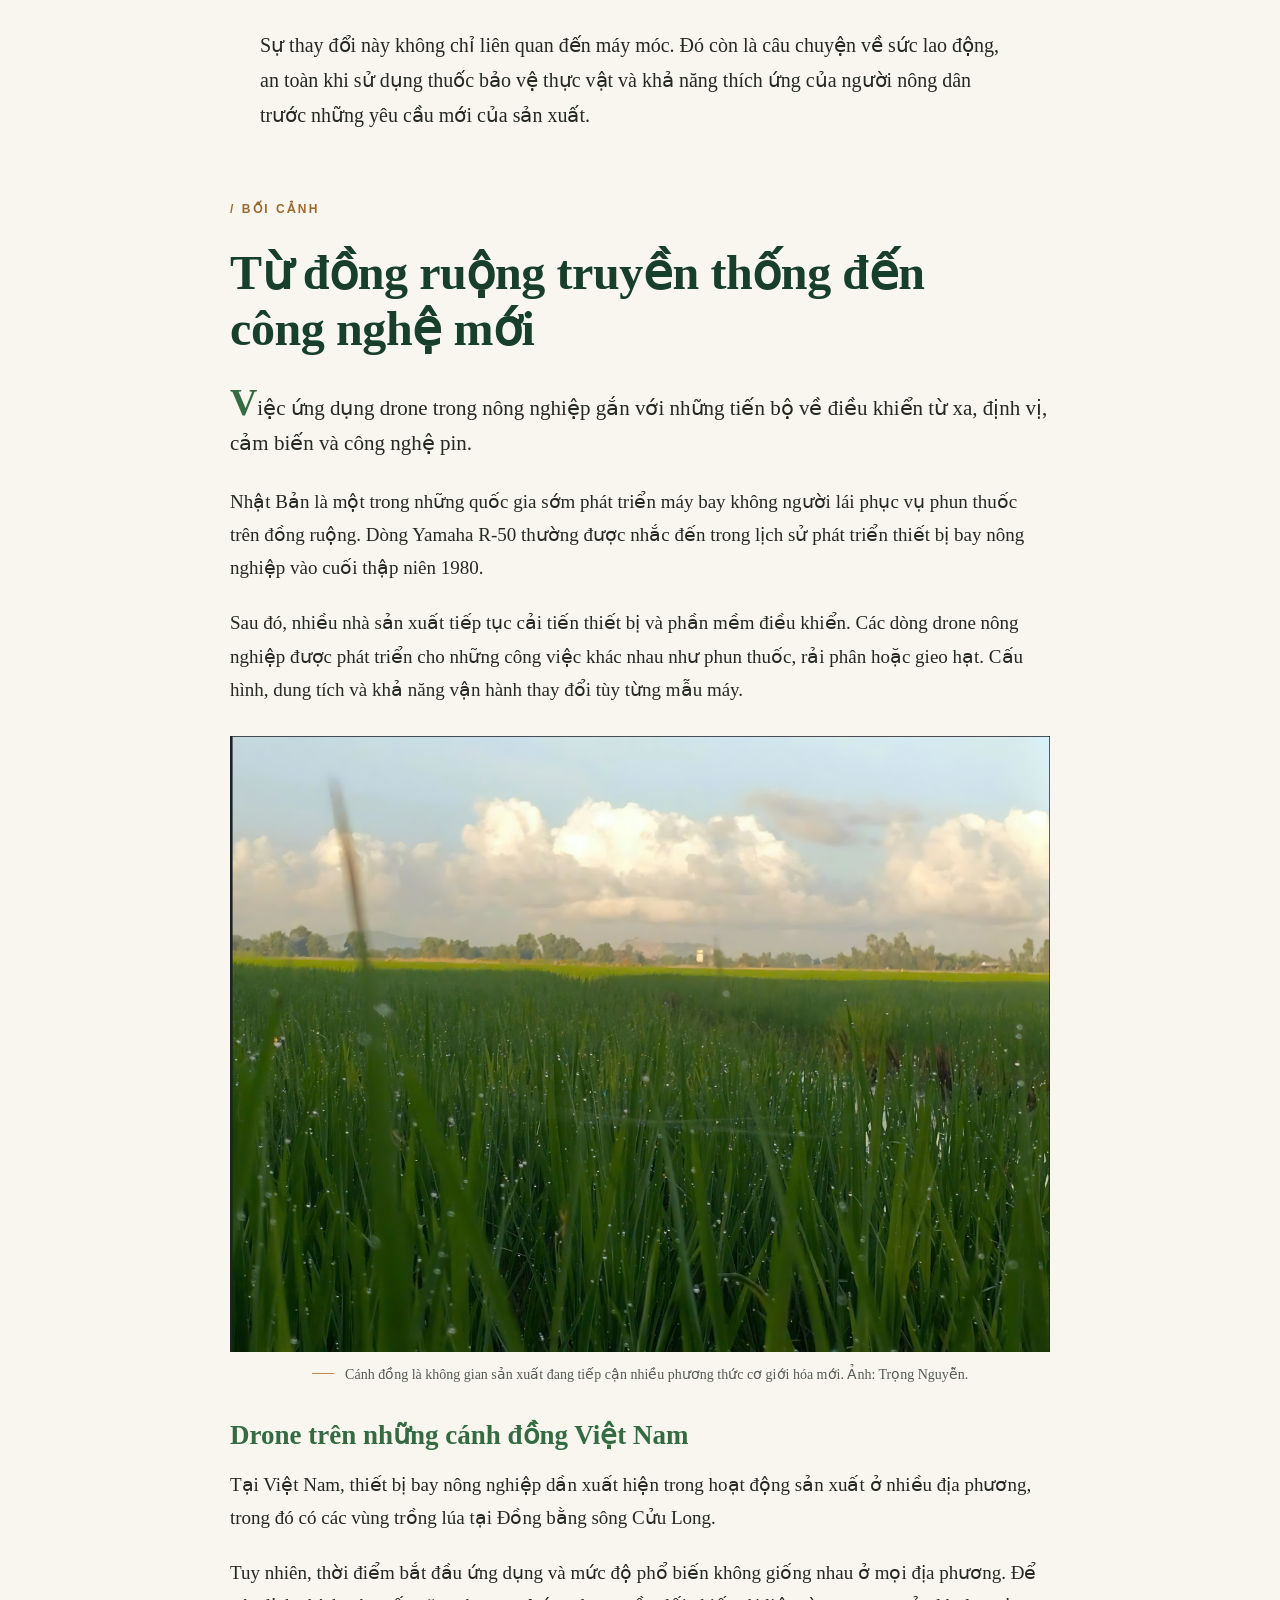
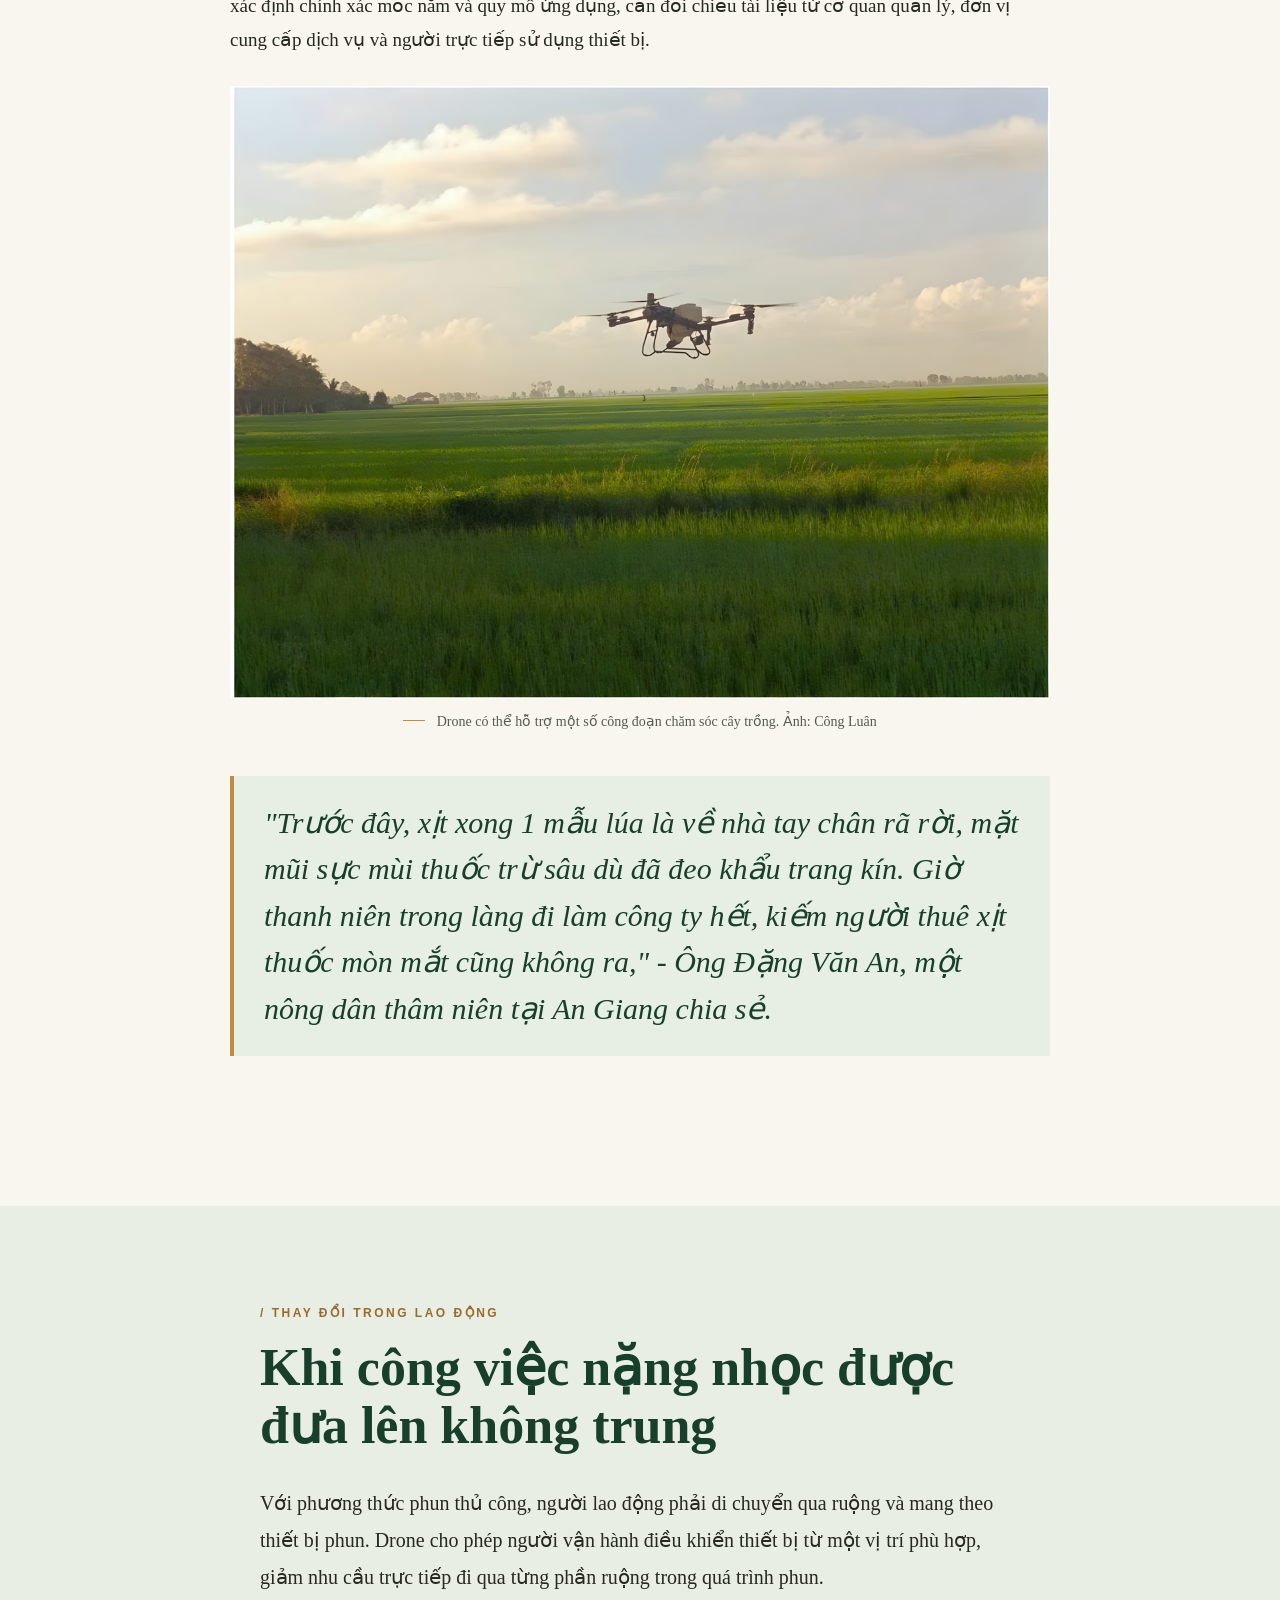
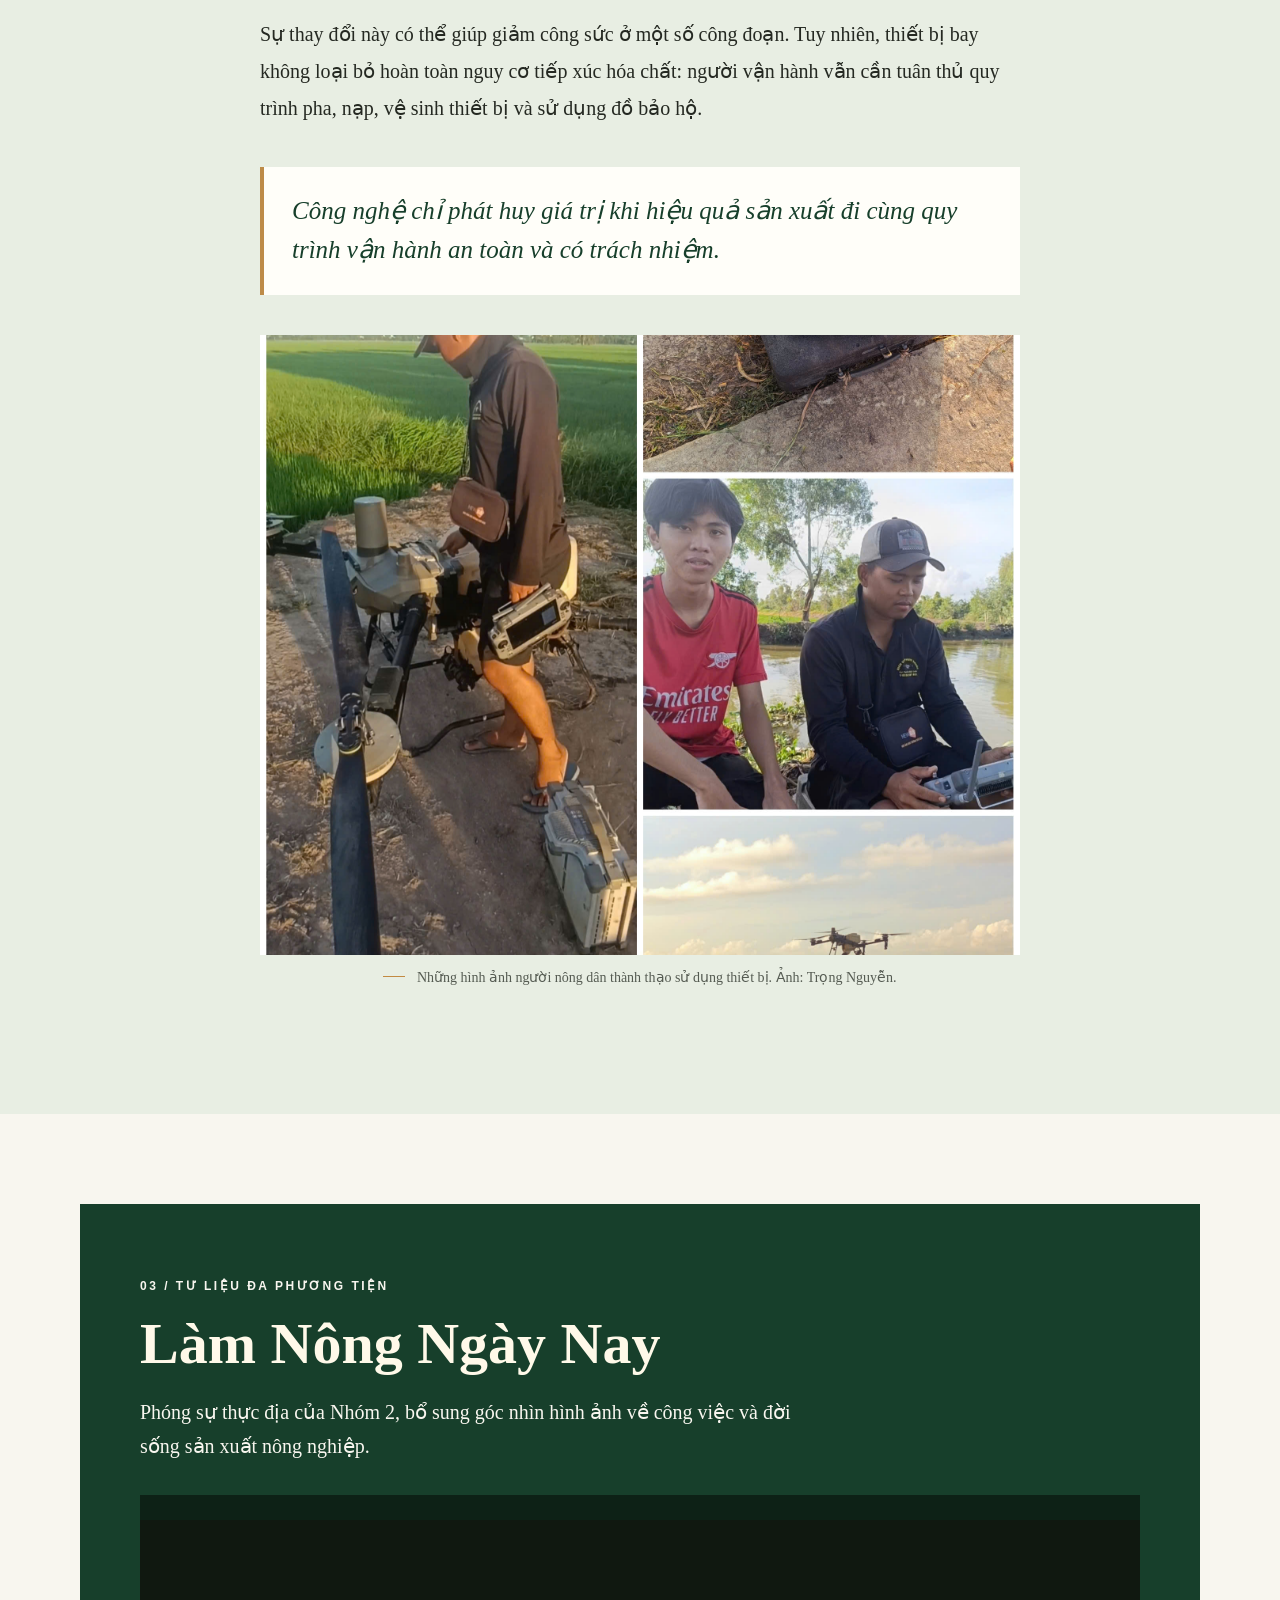
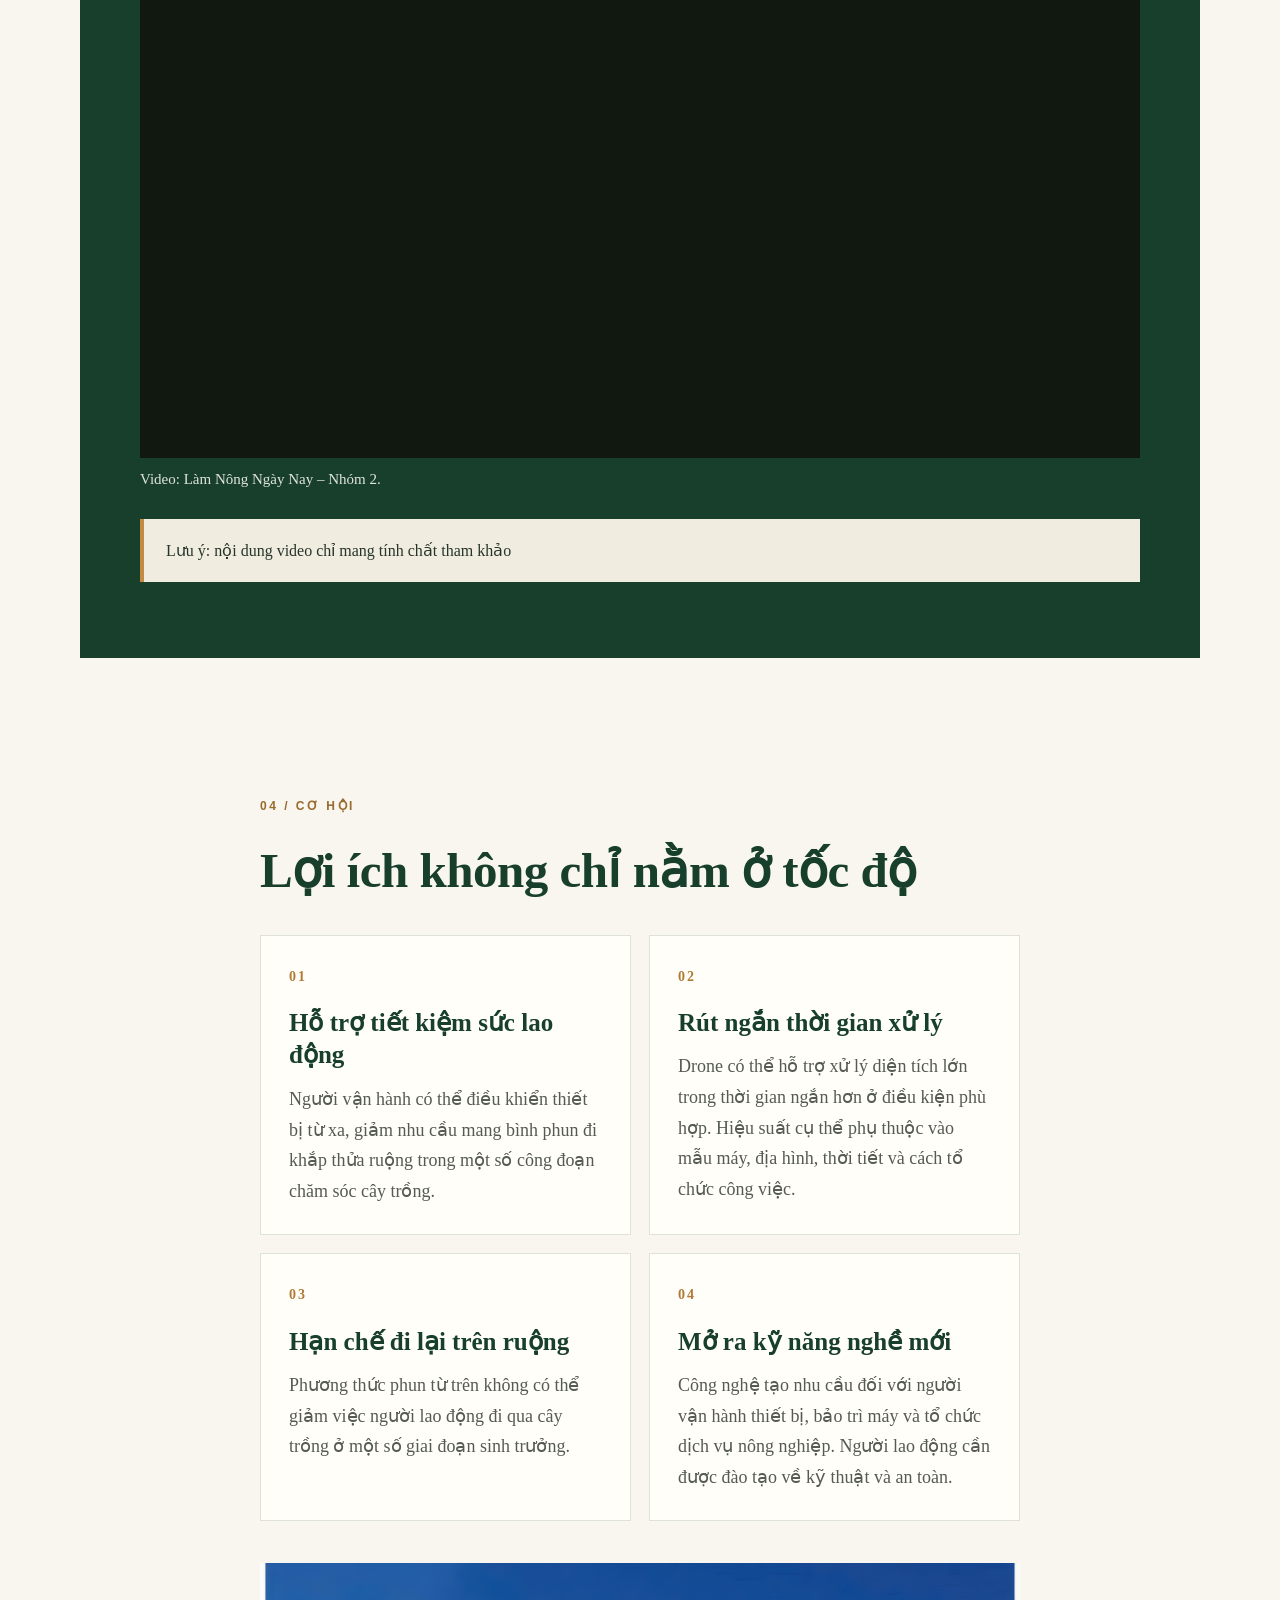
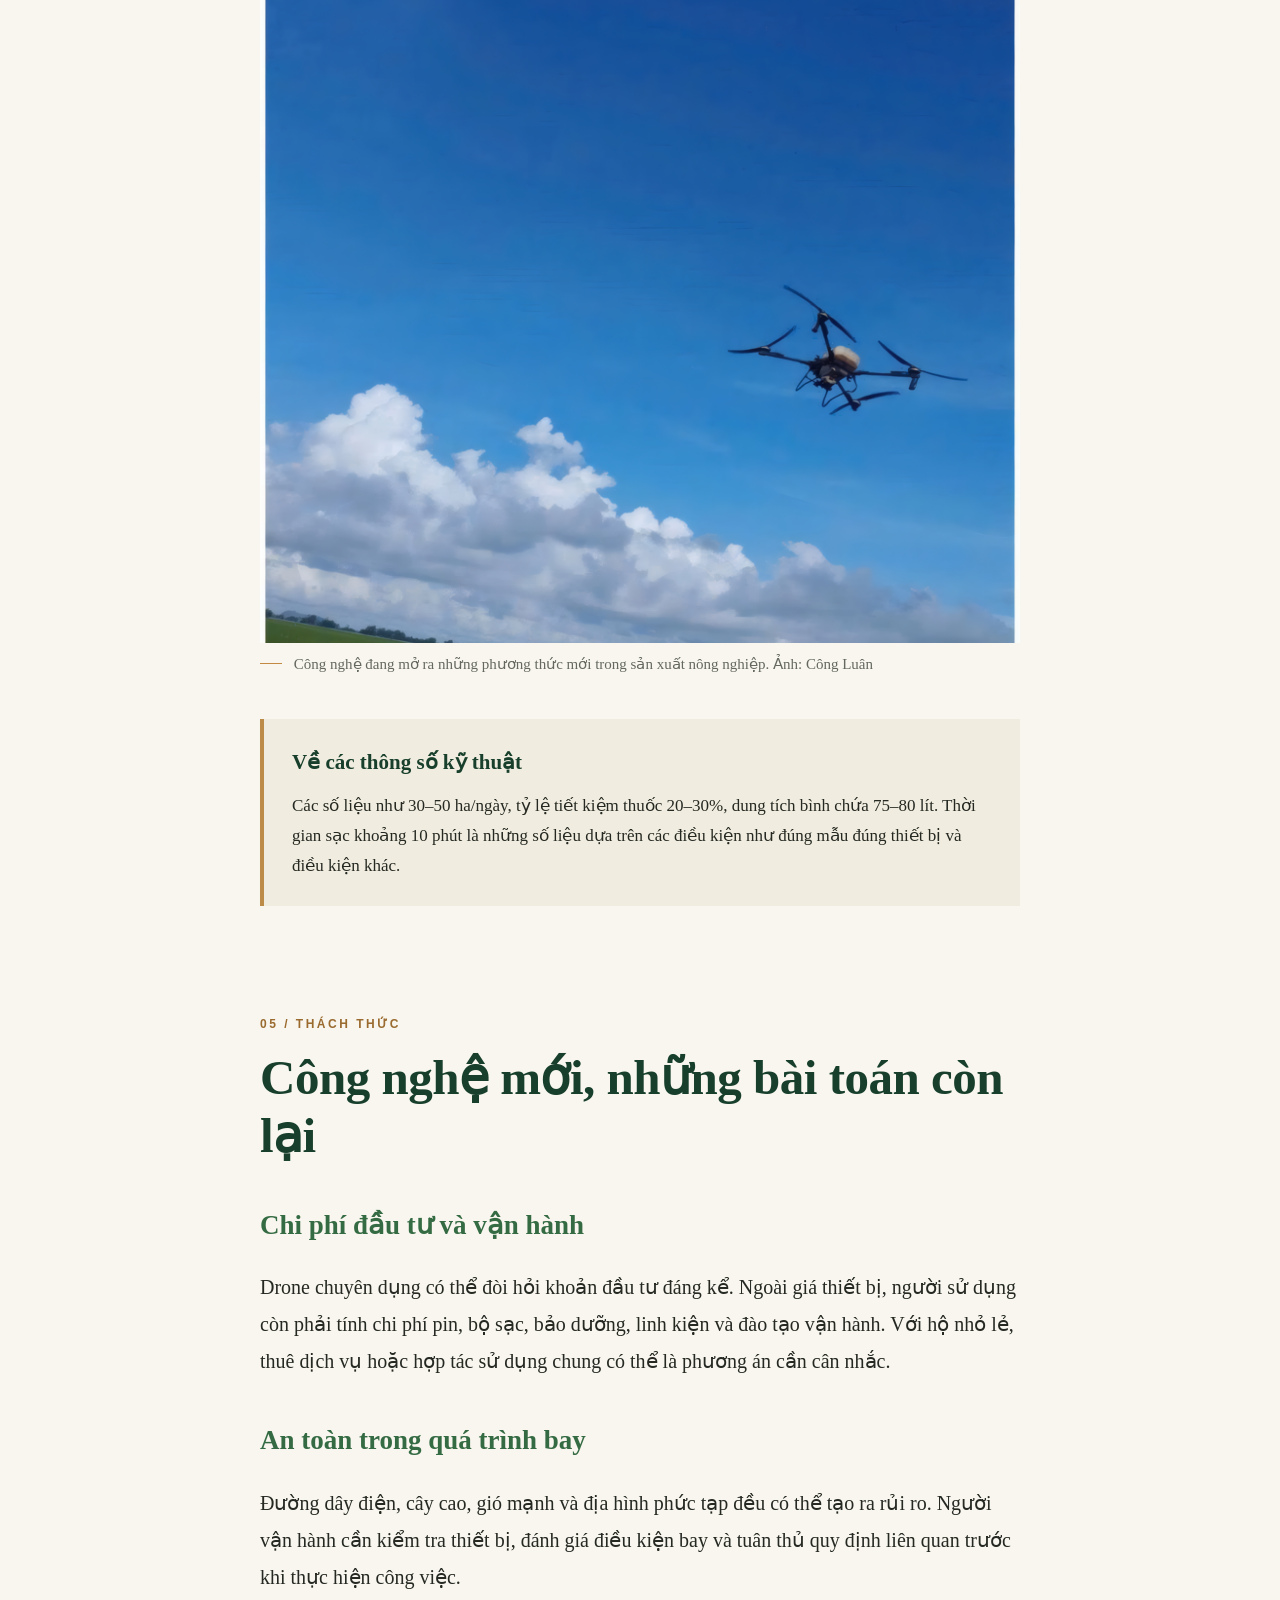
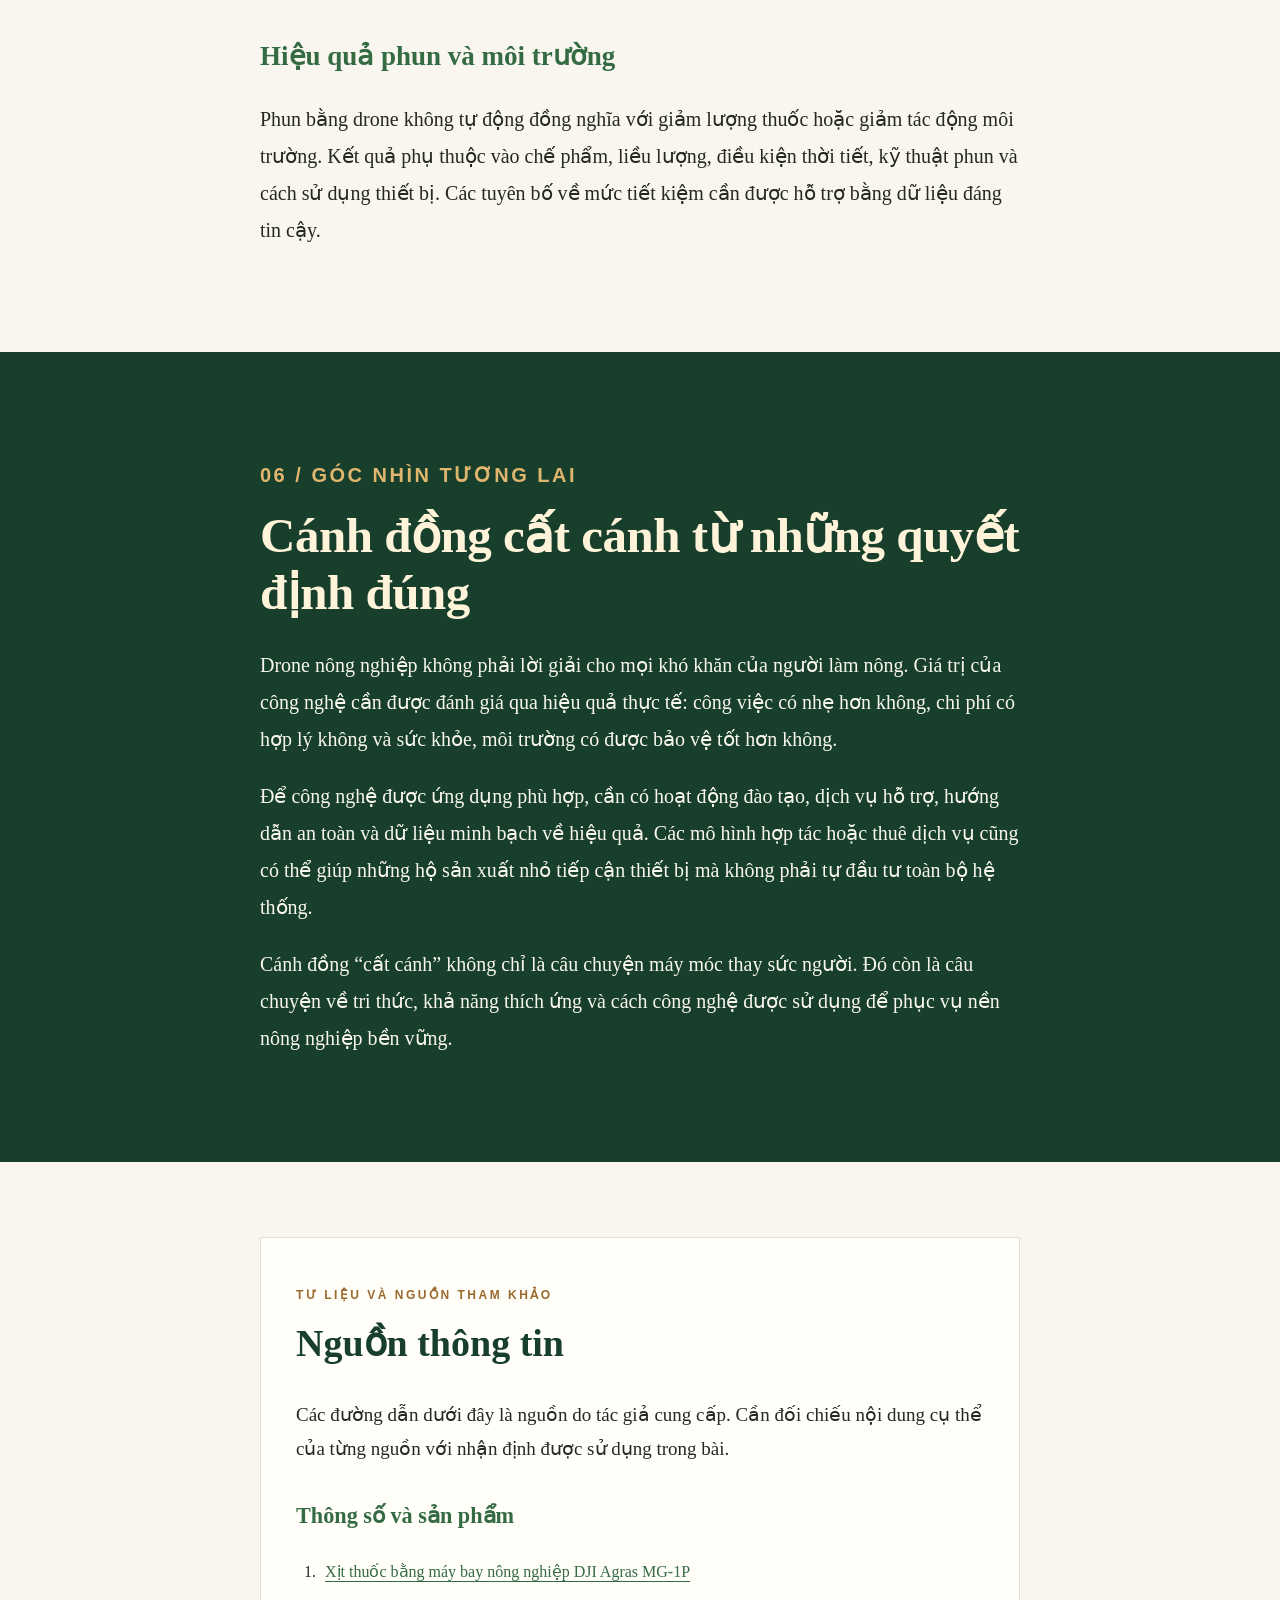
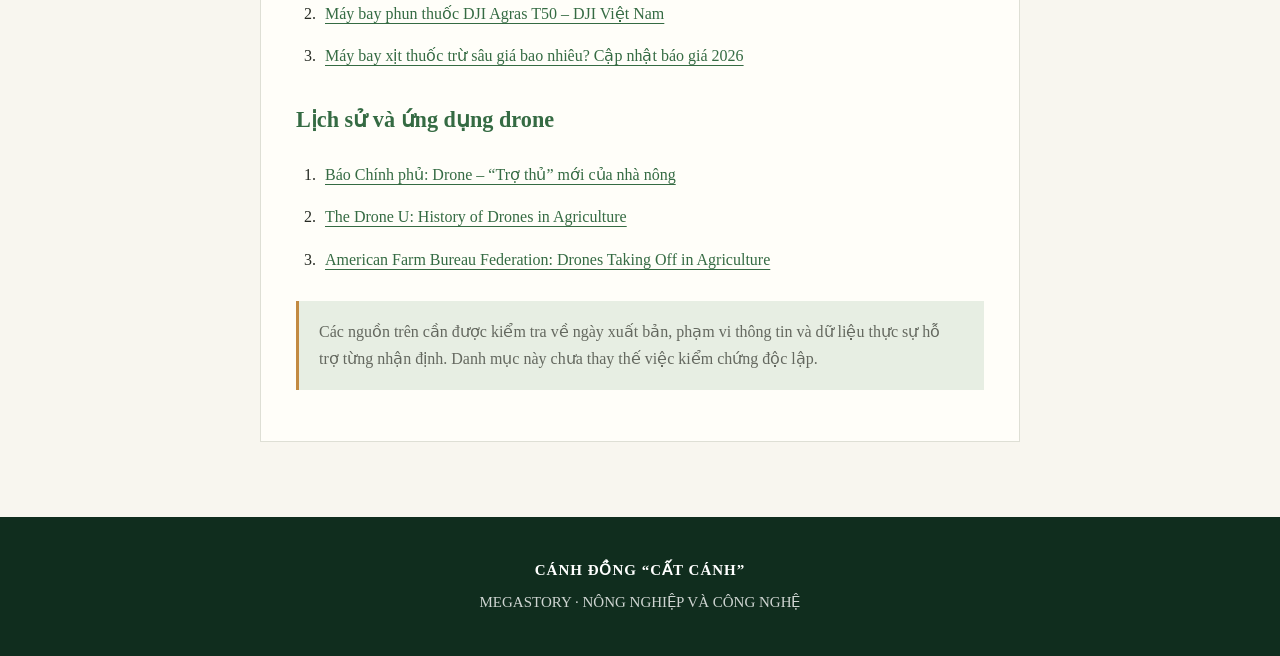
==== commit 85ba34e2: "Update index.html" ====
--- a/index.html
+++ b/index.html
@@ -63,8 +63,6 @@
 
     <!-- 02. SAPO -->
     <section class="article-intro reveal" id="sapo">
-      <p class="section-label">CÂU CHUYỆN TỪ ĐỒNG RUỘNG</p>
-
       <h2>
         Khi những chuyến bay bắt đầu xuất hiện trên cánh đồng
       </h2>
@@ -95,7 +93,7 @@
     <!-- 03. BỐI CẢNH VÀ LỊCH SỬ -->
     <section class="story-section reveal" id="boi-canh">
       <div class="section-heading">
-        <p class="section-label">01 / BỐI CẢNH</p>
+        <p class="section-label">/ BỐI CẢNH</p>
         <h2>Từ đồng ruộng truyền thống đến công nghệ mới</h2>
       </div>
 
@@ -169,7 +167,7 @@
     <!-- 04. THAY ĐỔI TRONG LAO ĐỘNG -->
     <section class="full-width-section reveal">
       <div class="full-width-inner">
-        <p class="section-label">02 / THAY ĐỔI TRONG LAO ĐỘNG</p>
+        <p class="section-label">/ THAY ĐỔI TRONG LAO ĐỘNG</p>
 
         <h2>Khi công việc nặng nhọc được đưa lên không trung</h2>
 
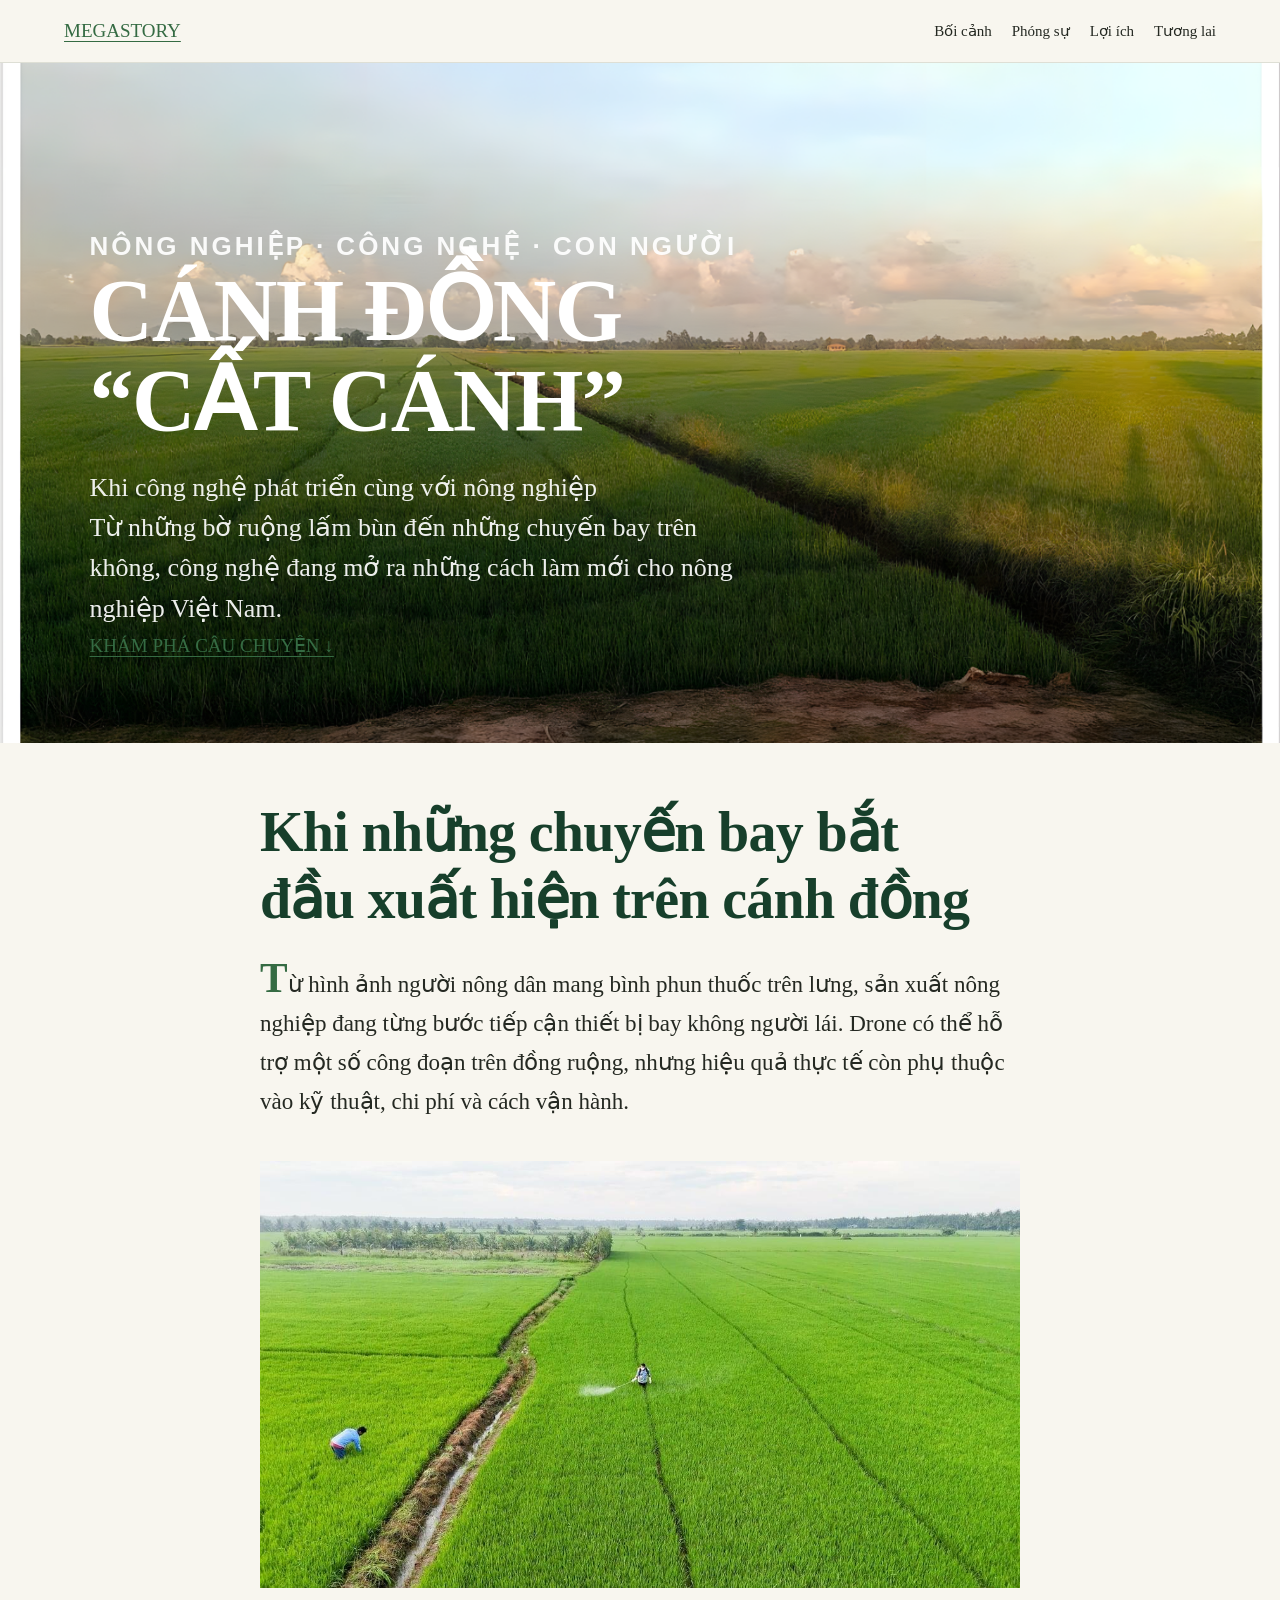
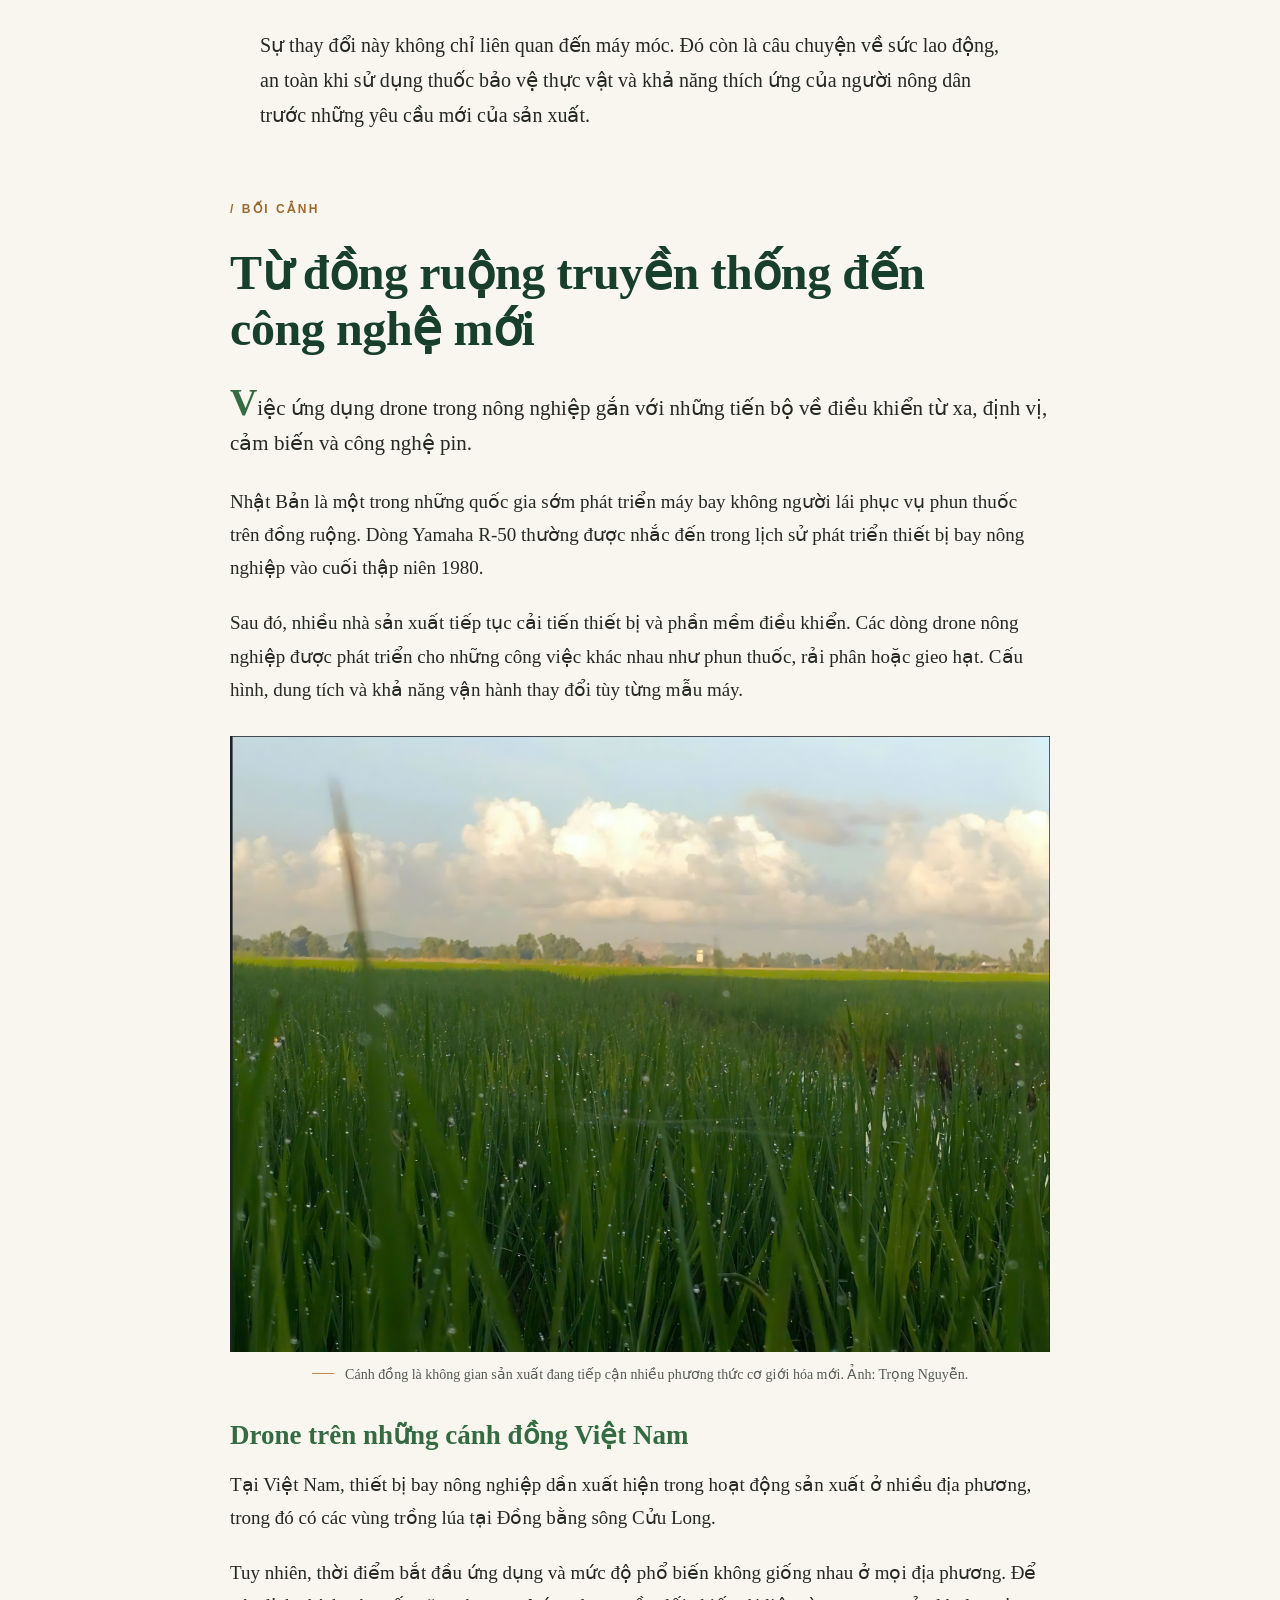
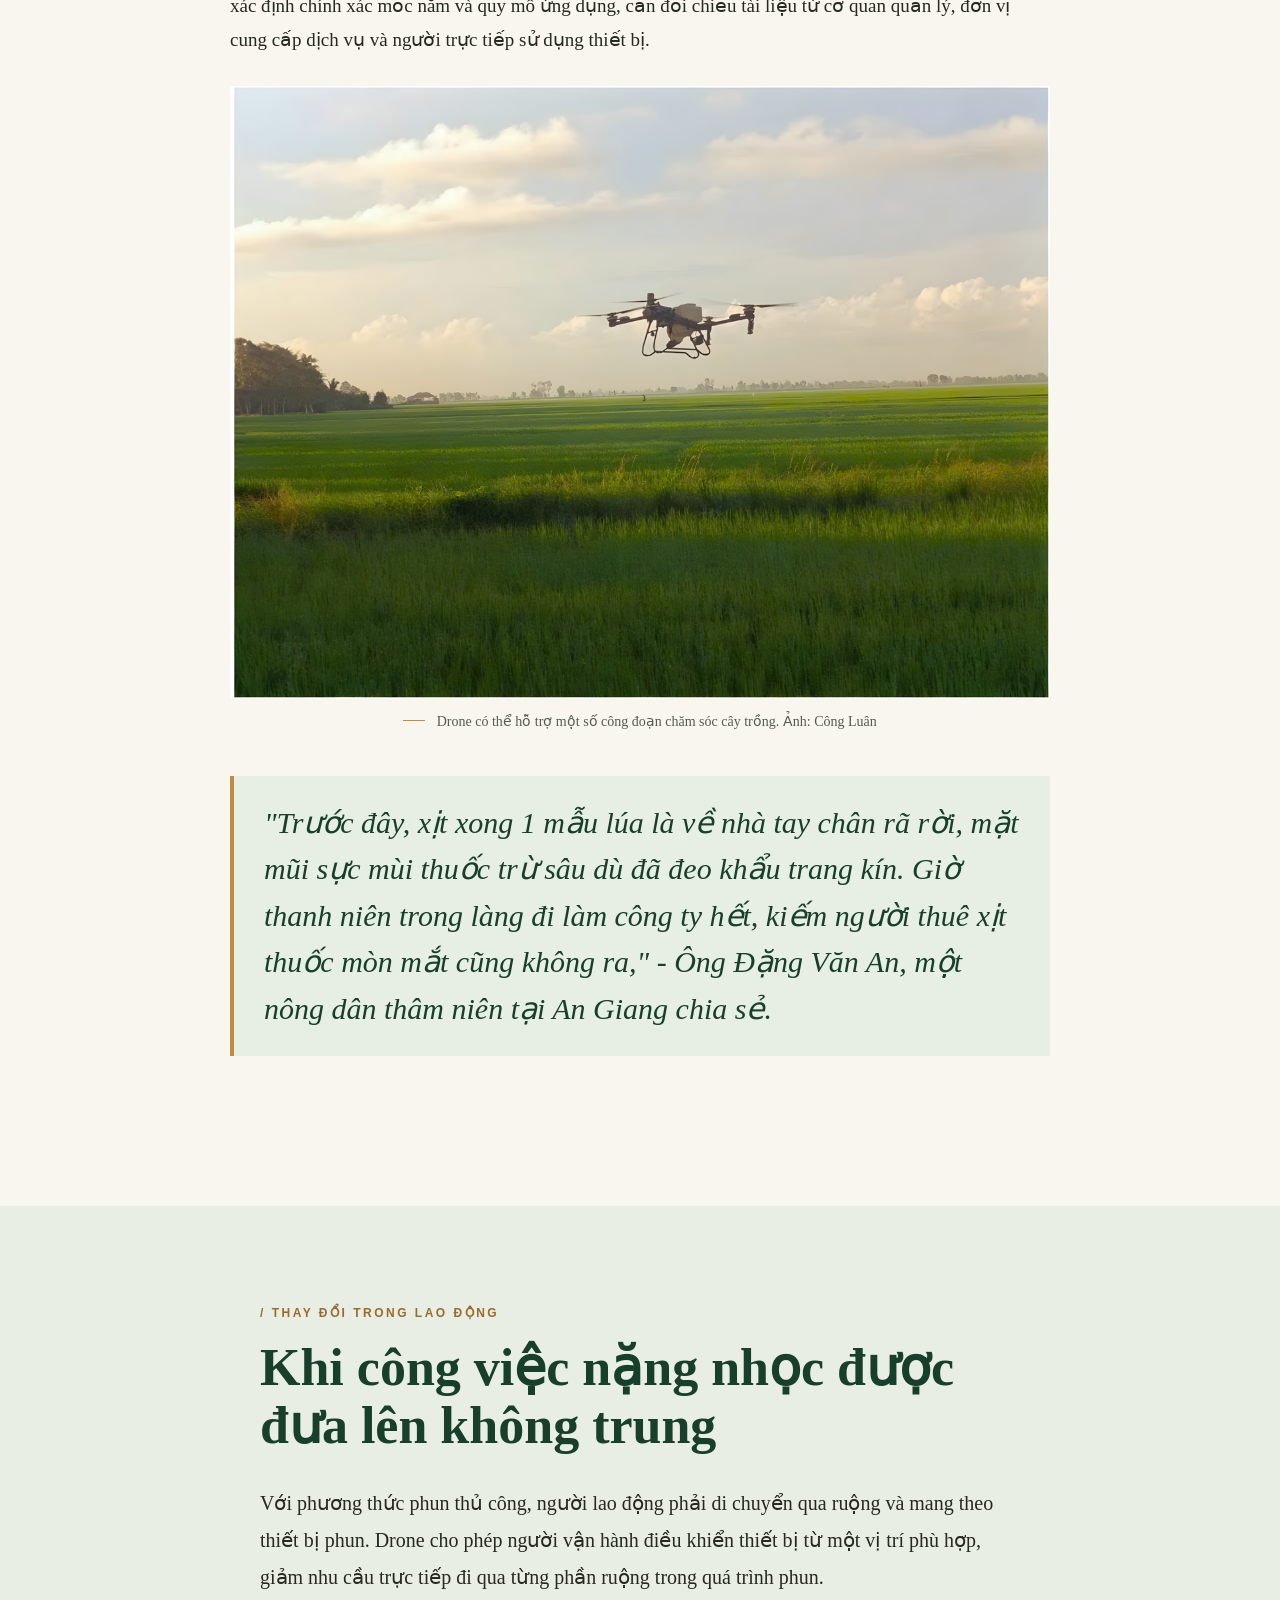
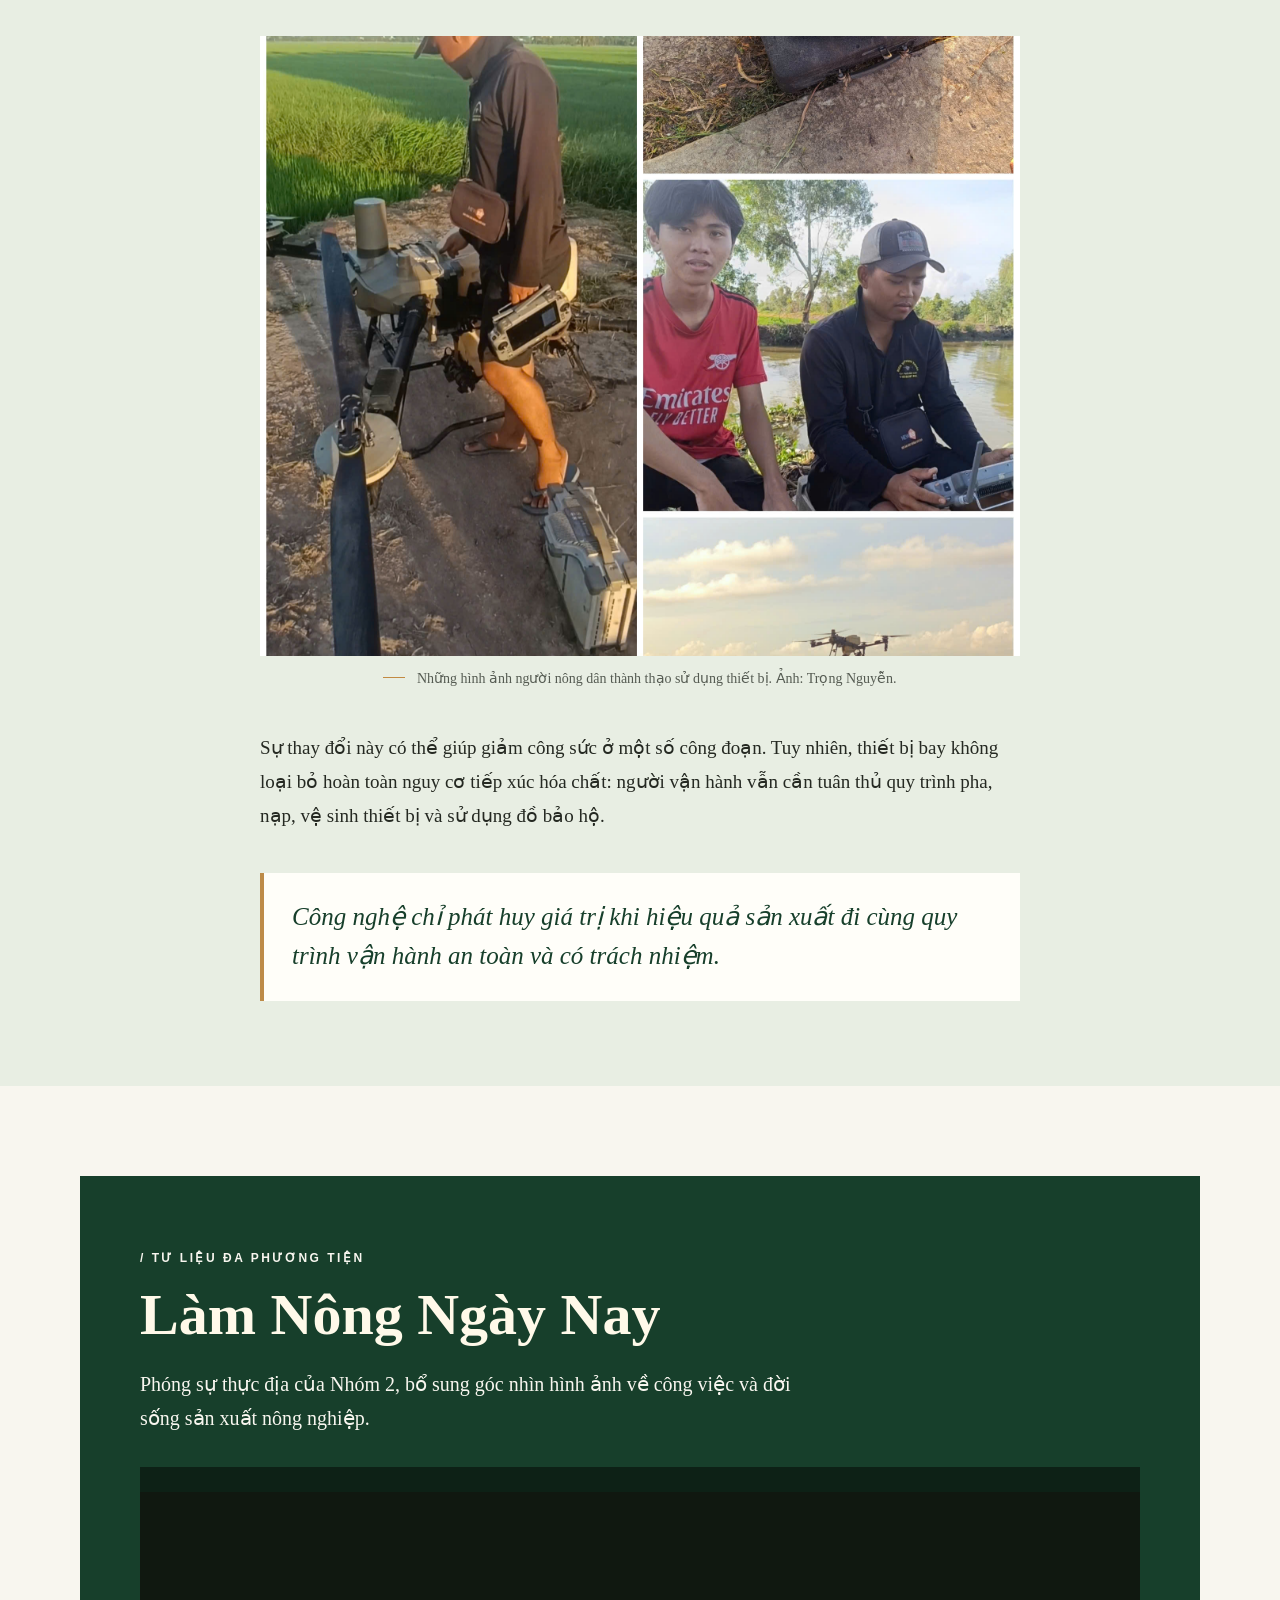
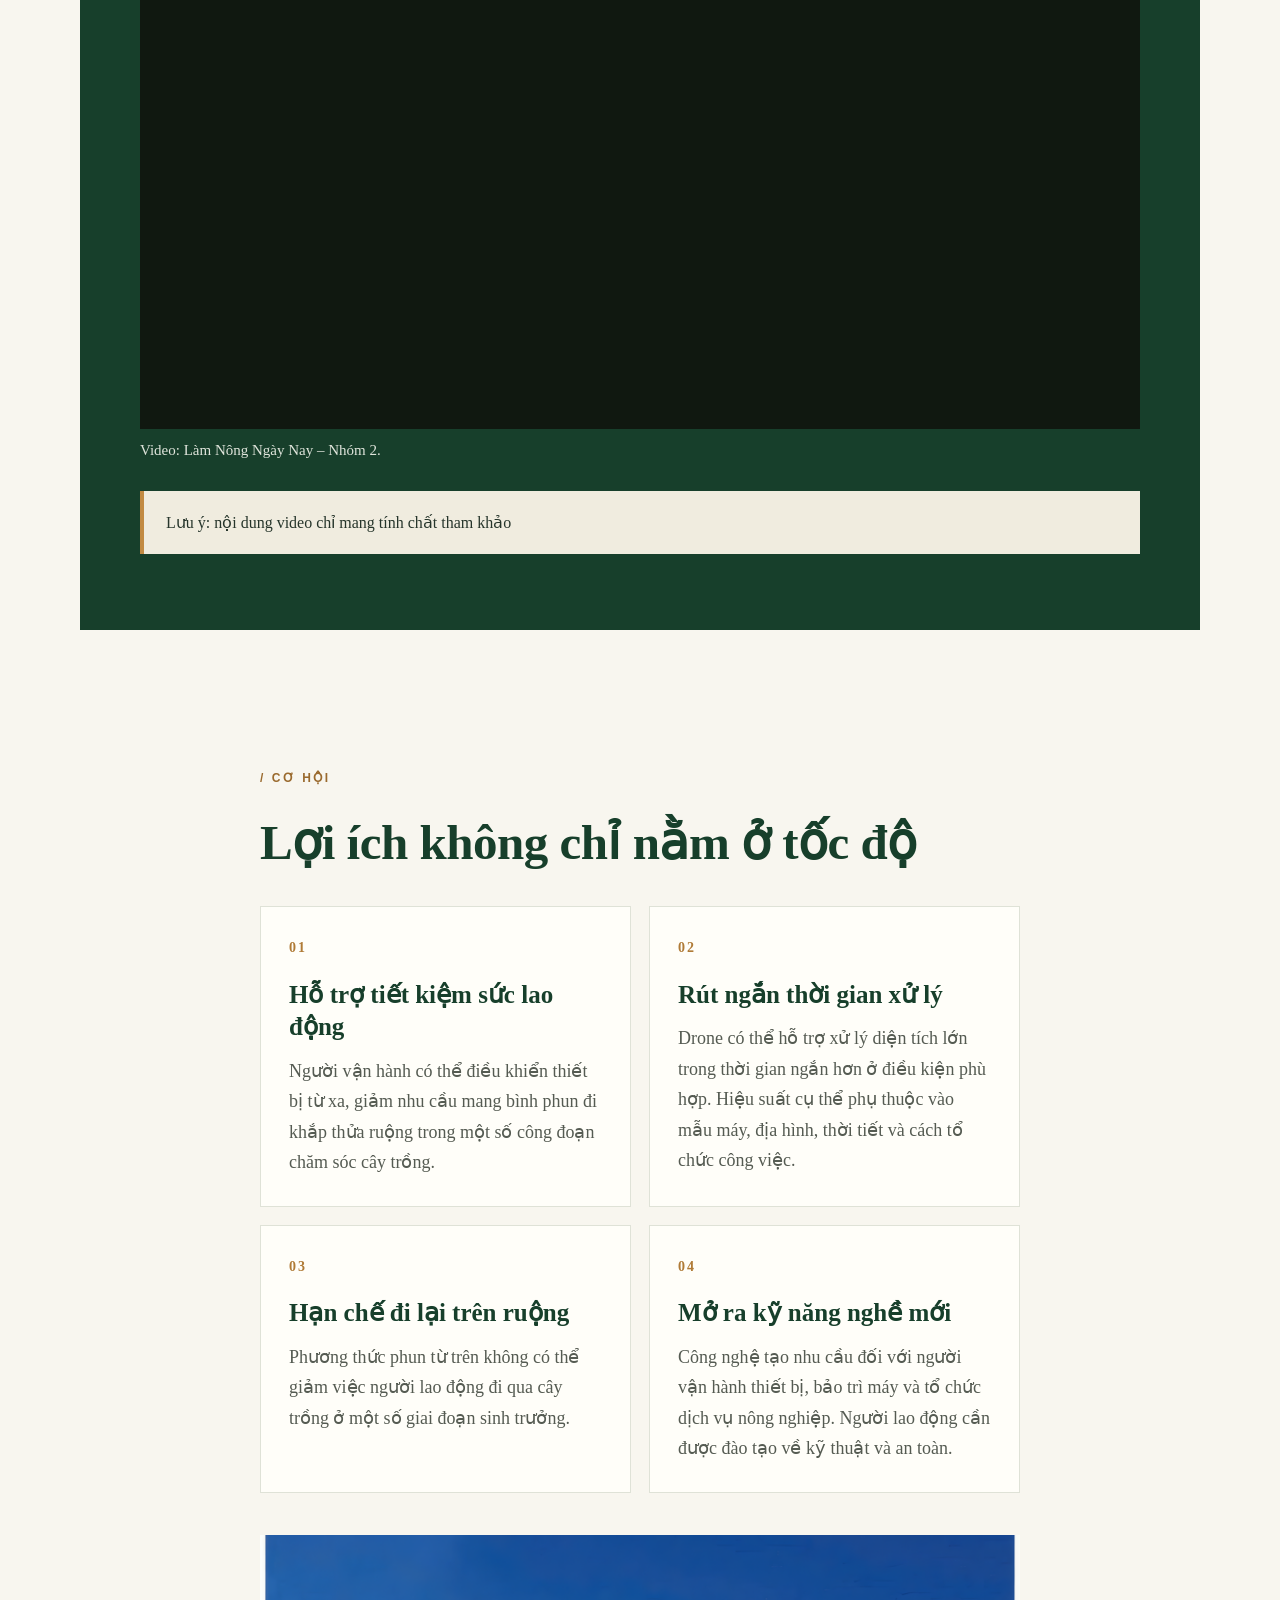
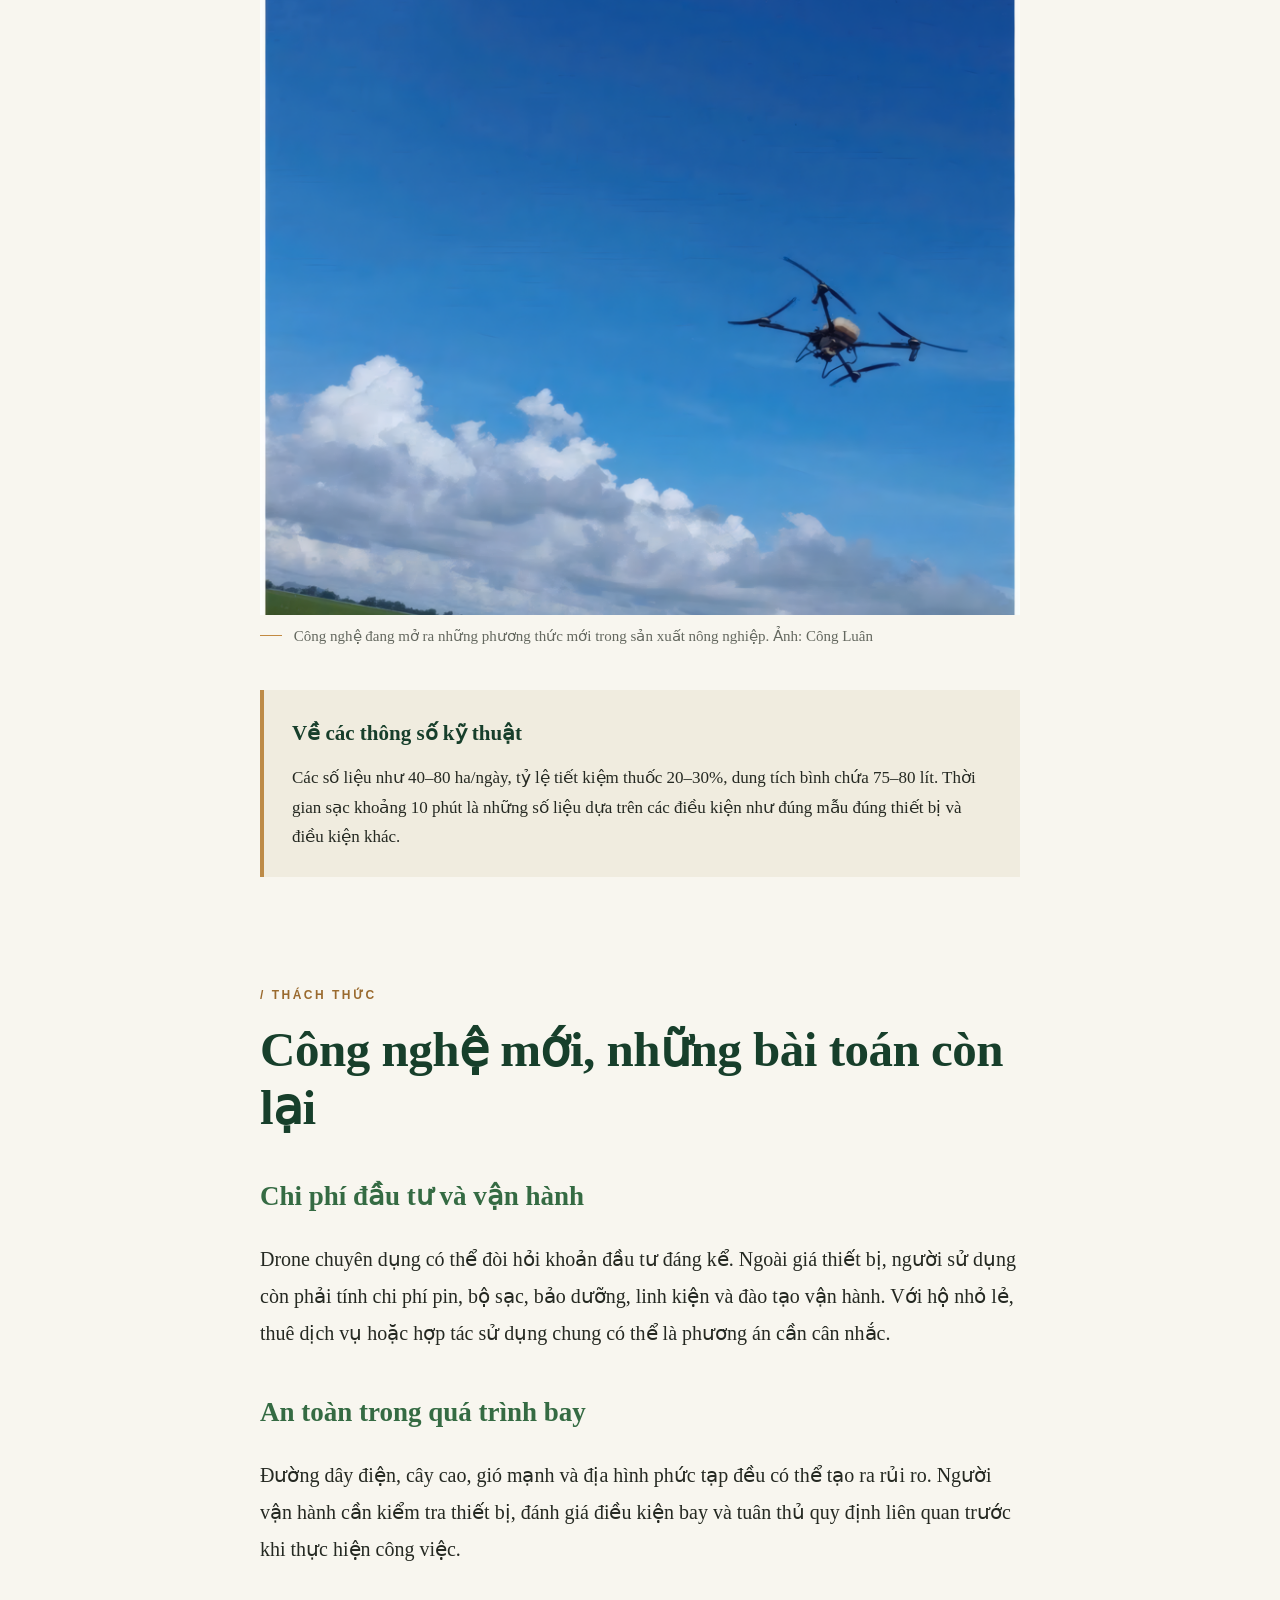
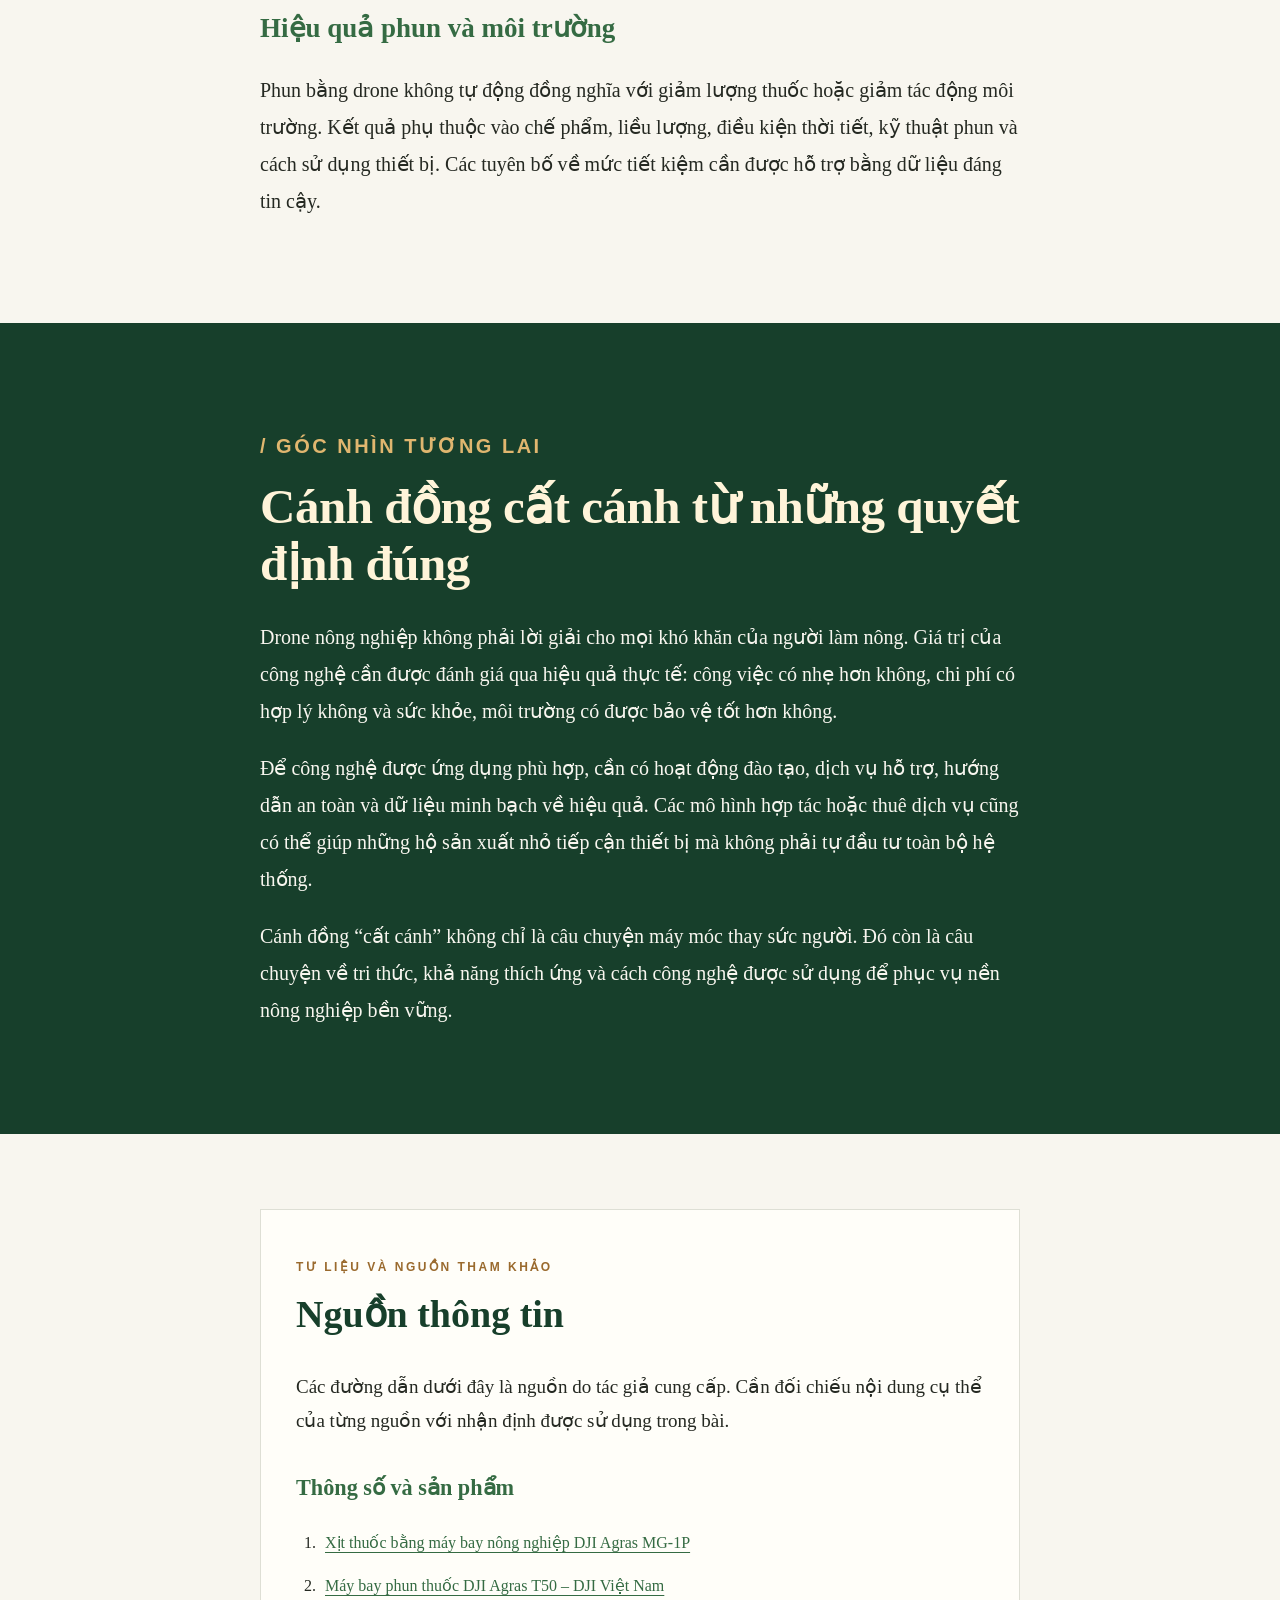
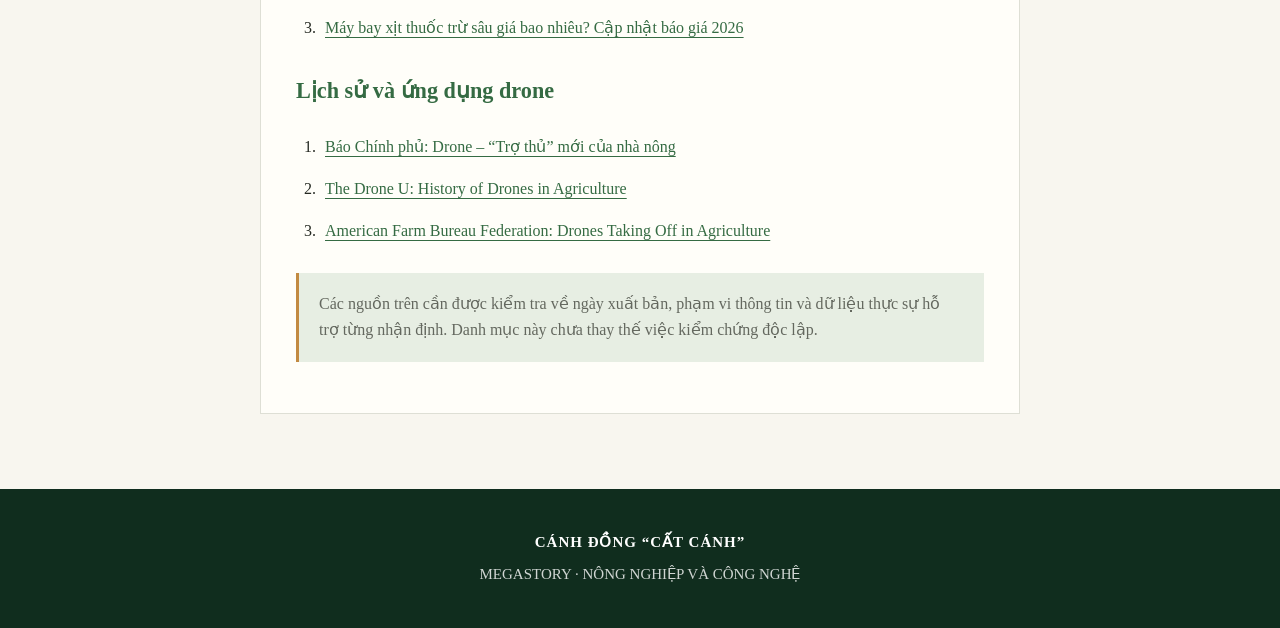
==== commit 067cfa9a: "Update index.html" ====
--- a/index.html
+++ b/index.html
@@ -177,18 +177,6 @@
           vận hành điều khiển thiết bị từ một vị trí phù hợp, giảm
           nhu cầu trực tiếp đi qua từng phần ruộng trong quá trình phun.
         </p>
-
-        <p>
-          Sự thay đổi này có thể giúp giảm công sức ở một số công đoạn.
-          Tuy nhiên, thiết bị bay không loại bỏ hoàn toàn nguy cơ tiếp
-          xúc hóa chất: người vận hành vẫn cần tuân thủ quy trình pha,
-          nạp, vệ sinh thiết bị và sử dụng đồ bảo hộ.
-        </p>
-
-        <blockquote>
-          Công nghệ chỉ phát huy giá trị khi hiệu quả sản xuất đi cùng
-          quy trình vận hành an toàn và có trách nhiệm.
-        </blockquote>
         <figure class="story-image reveal">
   <img
     src="assets/chumanh.jpg"
@@ -198,13 +186,24 @@
   <figcaption>
    Những hình ảnh người nông dân thành thạo sử dụng thiết bị. Ảnh: Trọng Nguyễn.
   </figcaption>
-</figure>
+</figure
+   <p>
+          Sự thay đổi này có thể giúp giảm công sức ở một số công đoạn.
+          Tuy nhiên, thiết bị bay không loại bỏ hoàn toàn nguy cơ tiếp
+          xúc hóa chất: người vận hành vẫn cần tuân thủ quy trình pha,
+          nạp, vệ sinh thiết bị và sử dụng đồ bảo hộ.
+        </p>
+        
+         <blockquote>
+          Công nghệ chỉ phát huy giá trị khi hiệu quả sản xuất đi cùng
+          quy trình vận hành an toàn và có trách nhiệm.
+        </blockquote>
       </div>
     </section>
 
     <!-- 05. VIDEO PHÓNG SỰ -->
     <section class="video-section reveal" id="phong-su">
-      <p class="section-label">03 / TƯ LIỆU ĐA PHƯƠNG TIỆN</p>
+      <p class="section-label">/ TƯ LIỆU ĐA PHƯƠNG TIỆN</p>
 
       <h2>Làm Nông Ngày Nay</h2>
 
@@ -239,7 +238,7 @@
     <!-- 06. LỢI ÍCH -->
     <section class="story-section reveal" id="loi-ich">
       <div class="section-heading">
-        <p class="section-label">04 / CƠ HỘI</p>
+        <p class="section-label">/ CƠ HỘI</p>
         <h2>Lợi ích không chỉ nằm ở tốc độ</h2>
       </div>
 
@@ -298,7 +297,7 @@
       <div class="data-note">
         <strong>Về các thông số kỹ thuật</strong>
         <p>
-          Các số liệu như 30–50 ha/ngày, tỷ lệ tiết kiệm thuốc
+          Các số liệu như 40–80 ha/ngày, tỷ lệ tiết kiệm thuốc
           20–30%, dung tích bình chứa 75–80 lít. Thời gian sạc
           khoảng 10 phút là những số liệu dựa trên các điều kiện như
           đúng mẫu đúng thiết bị và điều kiện khác.
@@ -309,7 +308,7 @@
     <!-- 07. THÁCH THỨC -->
     <section class="challenge-section reveal" id="thach-thuc">
       <div class="section-heading">
-        <p class="section-label">05 / THÁCH THỨC</p>
+        <p class="section-label">/ THÁCH THỨC</p>
         <h2>Công nghệ mới, những bài toán còn lại</h2>
       </div>
 
@@ -343,7 +342,7 @@
     <!-- 08. TƯƠNG LAI -->
     <section class="future-section reveal" id="tuong-lai">
       <div class="future-content">
-        <p class="section-label">06 / GÓC NHÌN TƯƠNG LAI</p>
+        <p class="section-label">/ GÓC NHÌN TƯƠNG LAI</p>
 
         <h2>Cánh đồng cất cánh từ những quyết định đúng</h2>
 
--- a/style.css
+++ b/style.css
@@ -911,14 +911,14 @@
 /* Ảnh trong bài */
 .story-image {
     width: min(1100px, calc(100vw - 48px));
-    margin: 56px 50%;
-    transform: translateX(-50%);
+    margin: 56px auto;
 }
 
 .story-image img {
     width: 100%;
-    max-height: 650px;
-    object-fit: cover;
+    height: auto;
+    max-height: none;
+    object-fit: contain;
 }
 
 .story-image figcaption {
@@ -1480,4 +1480,4 @@
     display: block;
     width: 100%;
     height: 100%;
-    border: 0;+    border: 0;
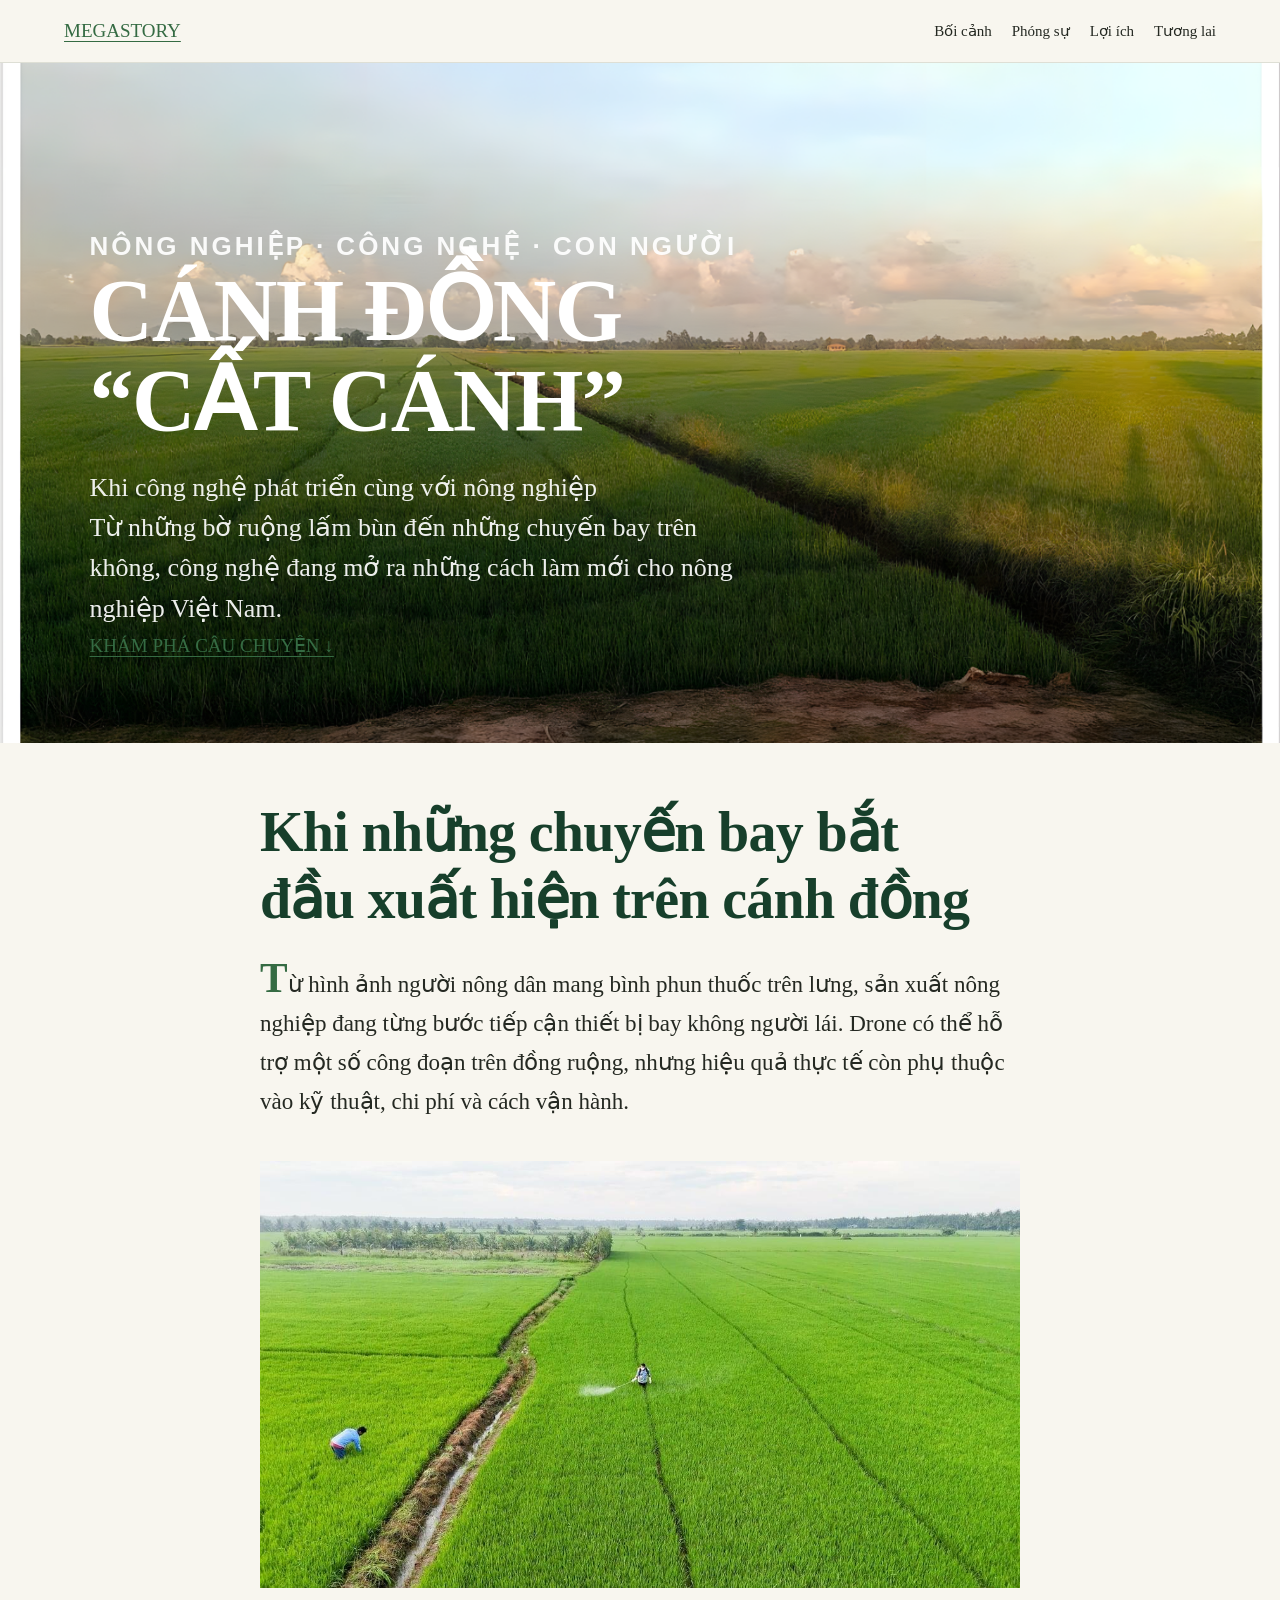
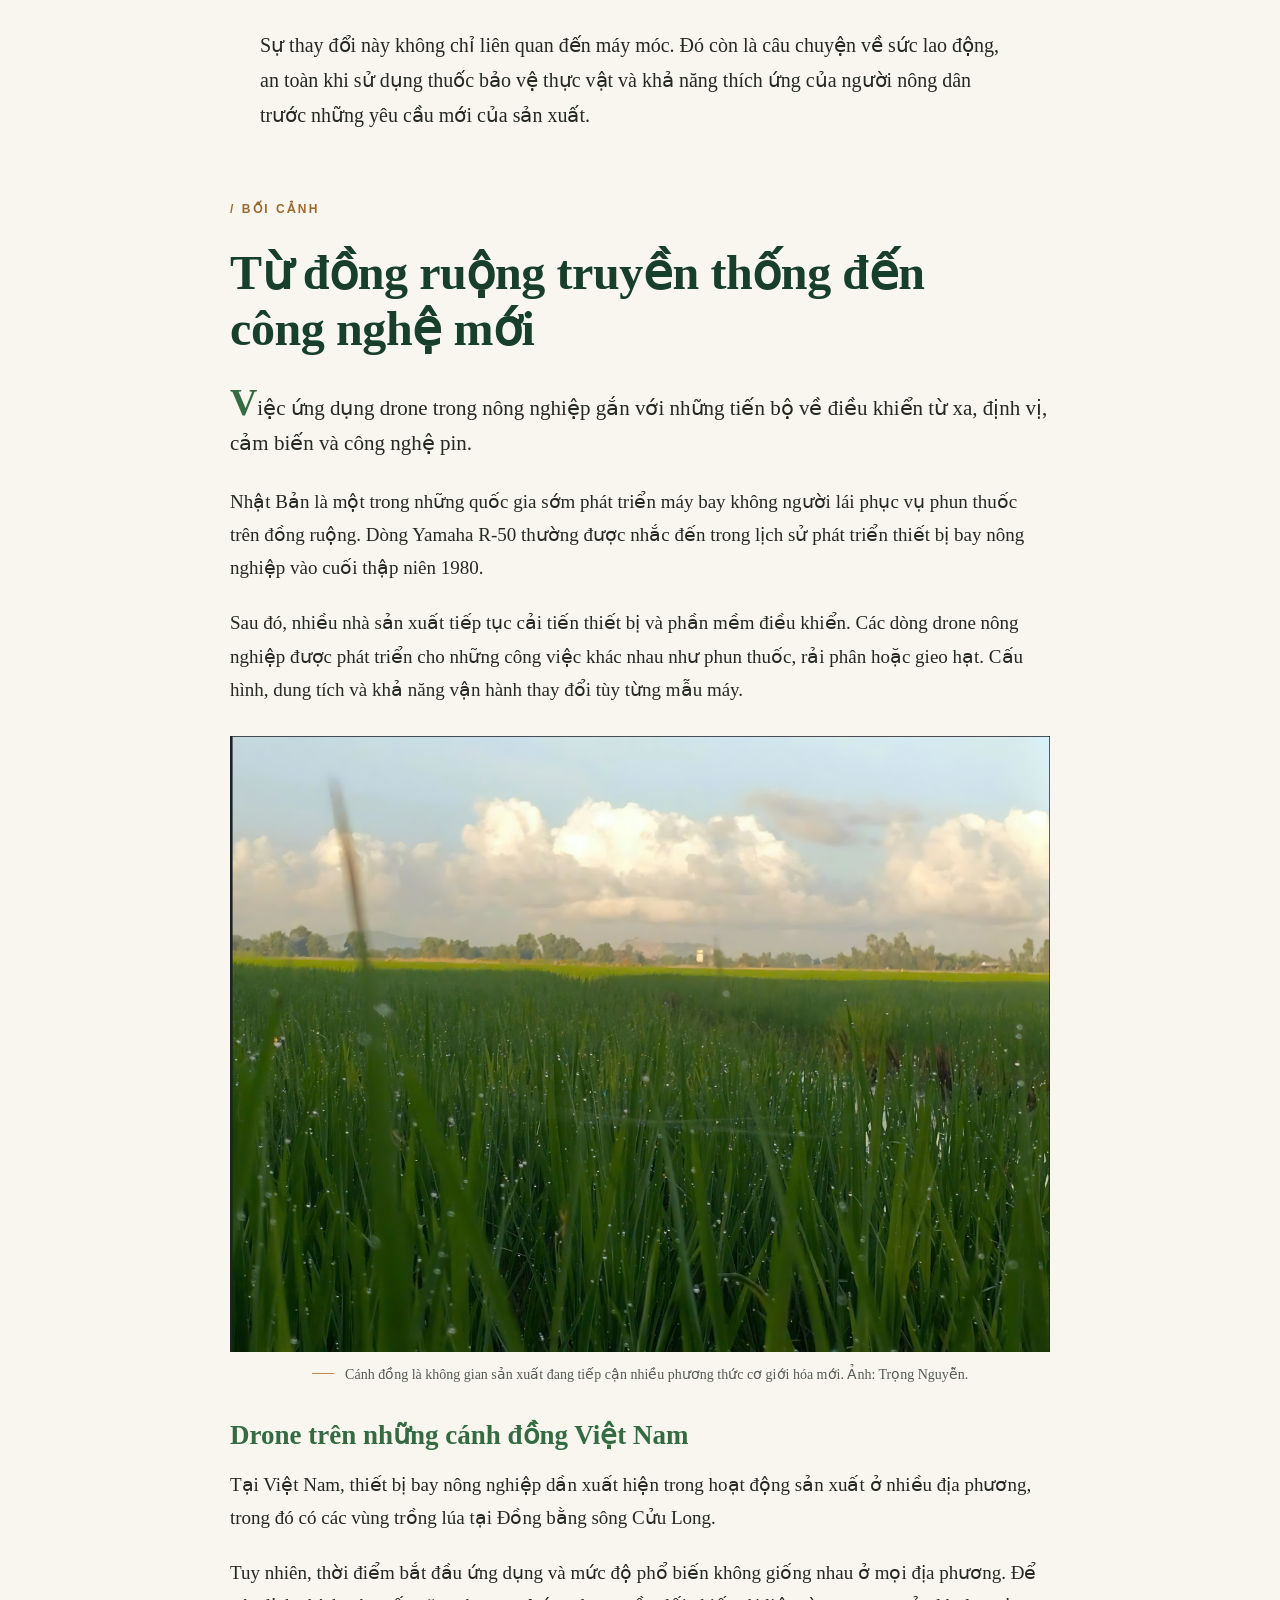
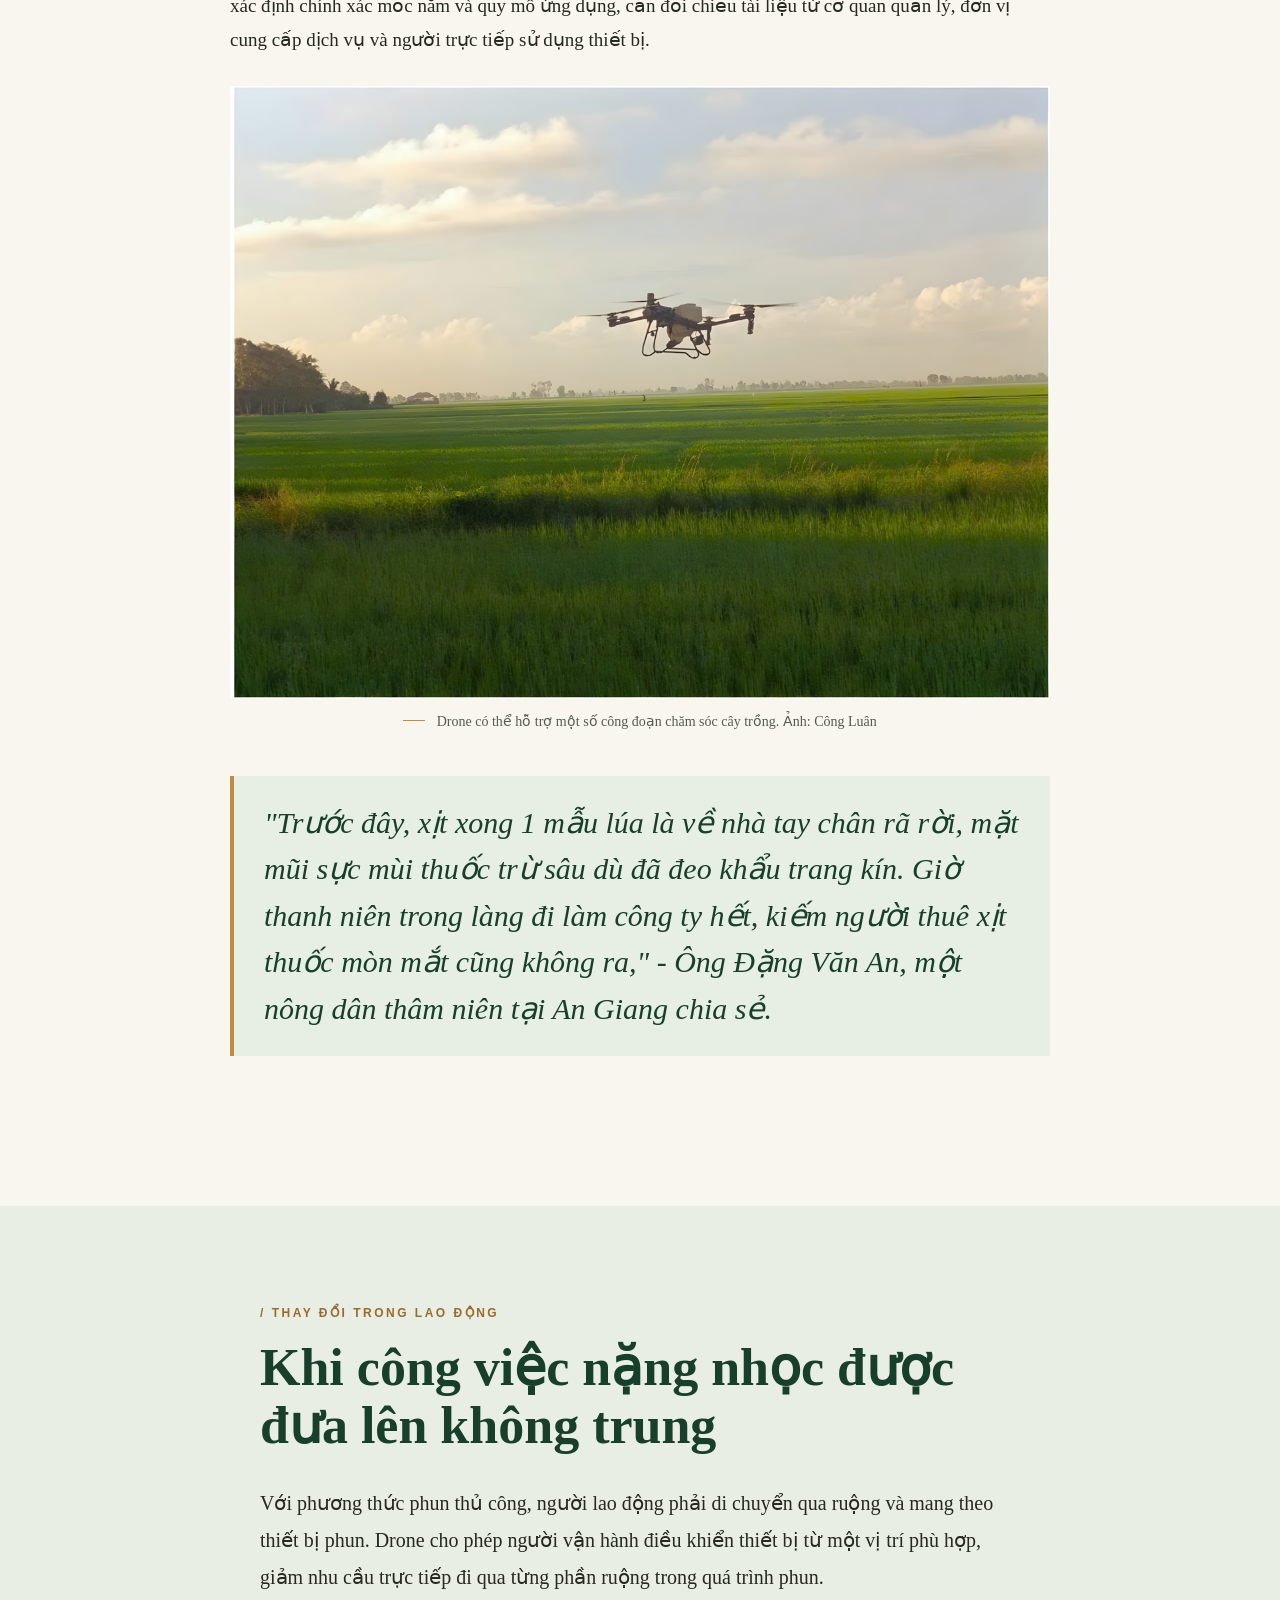
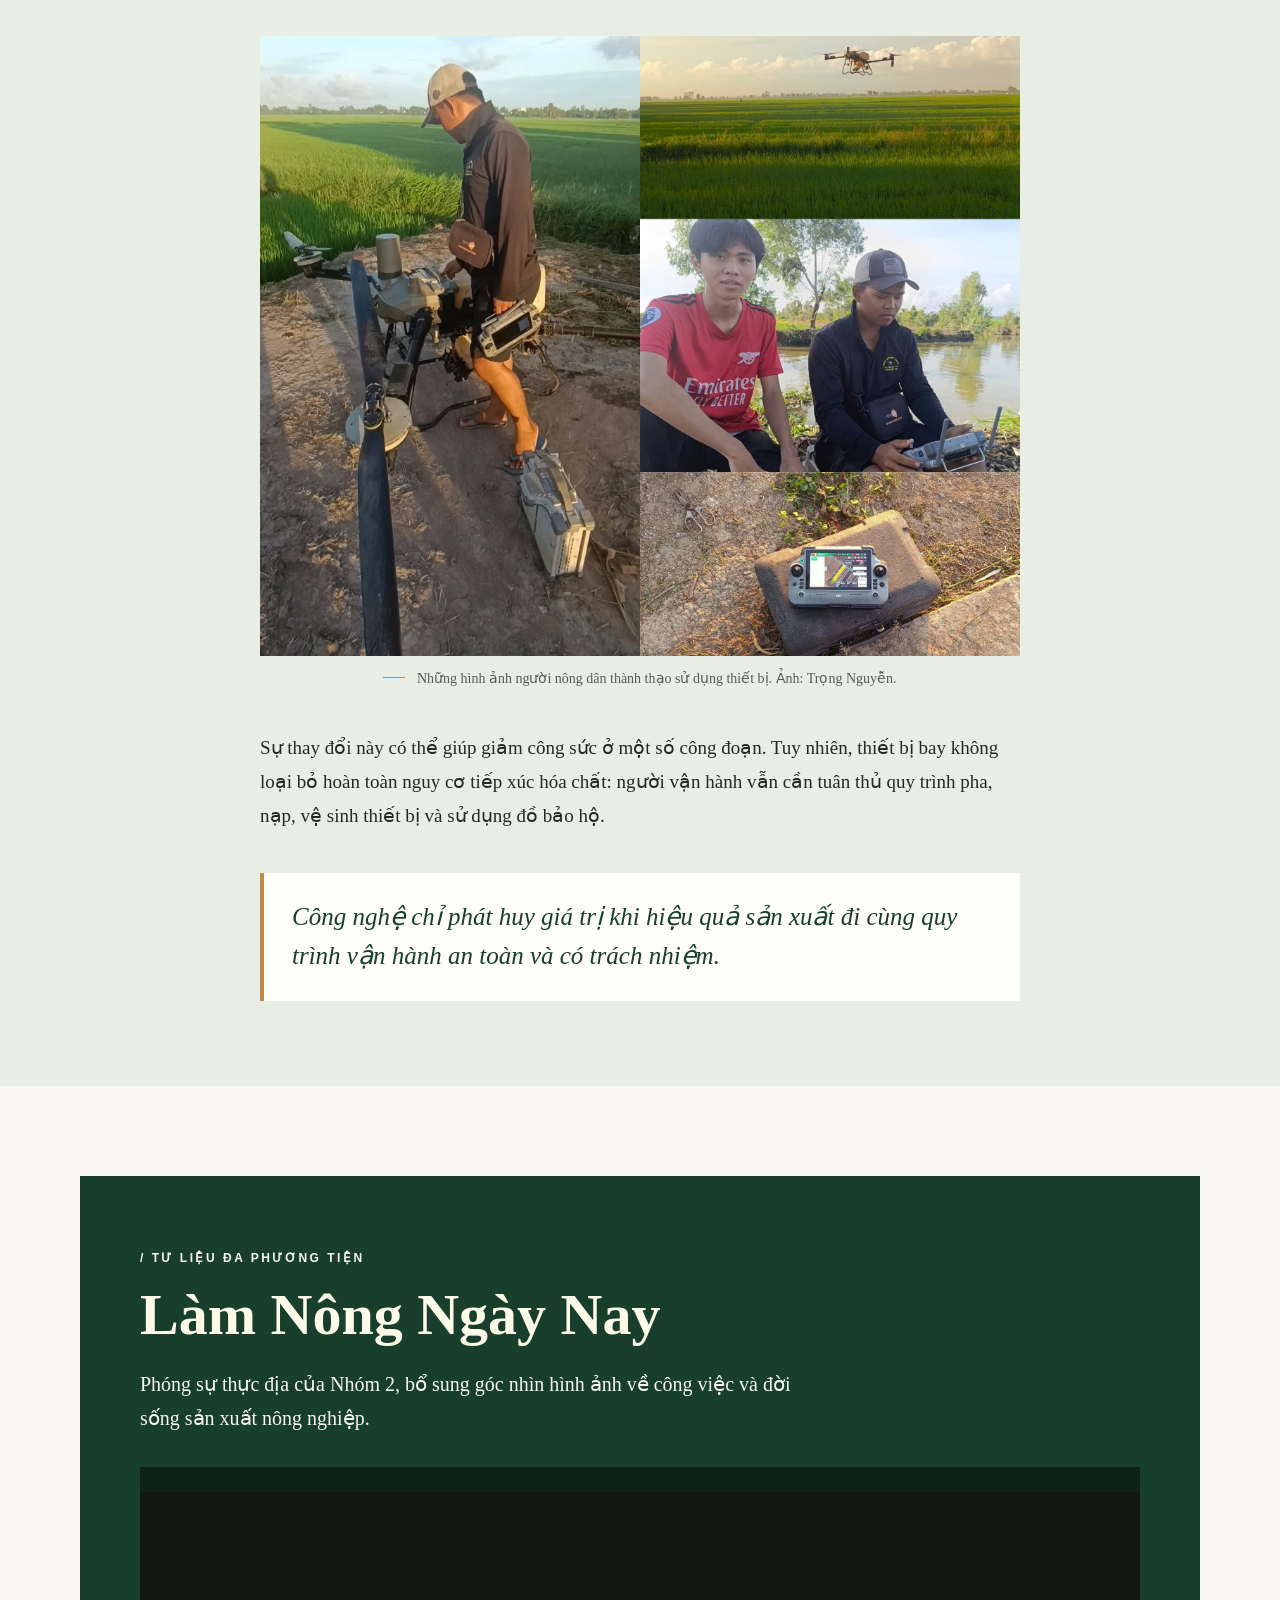
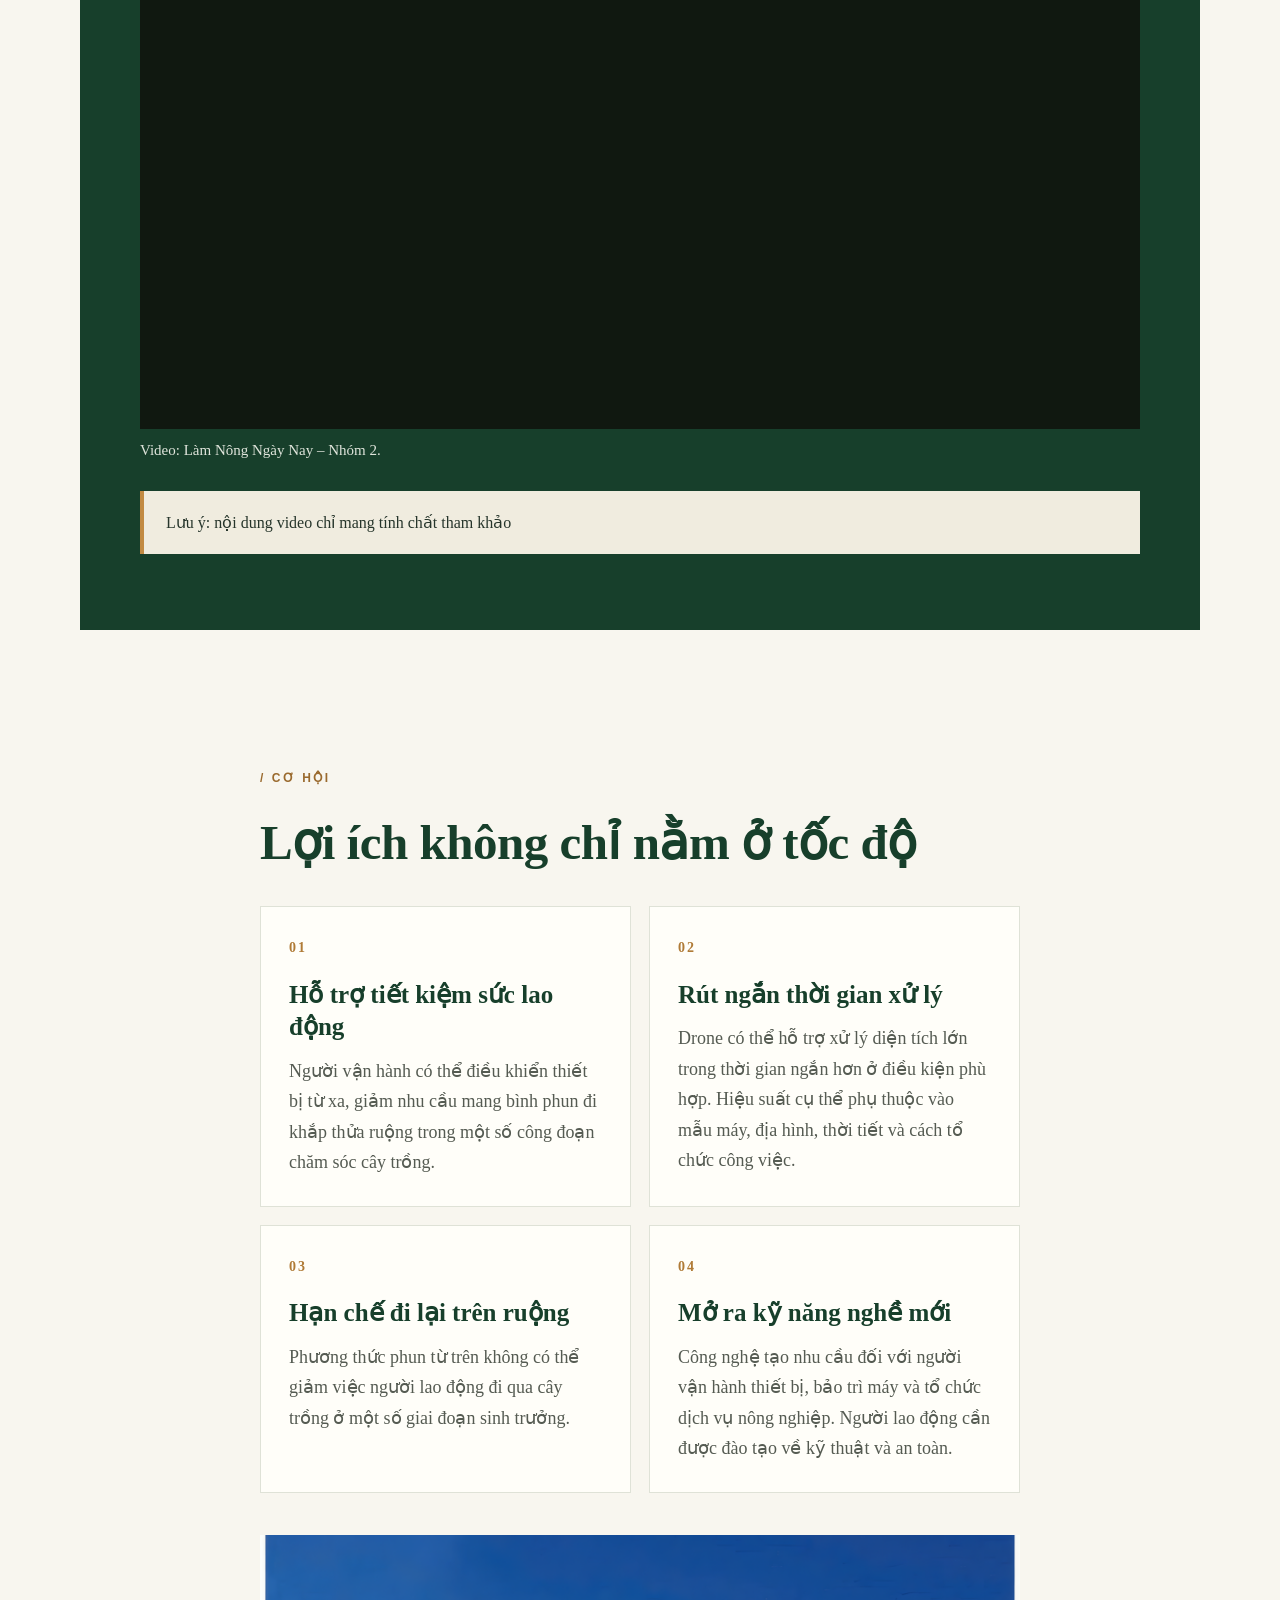
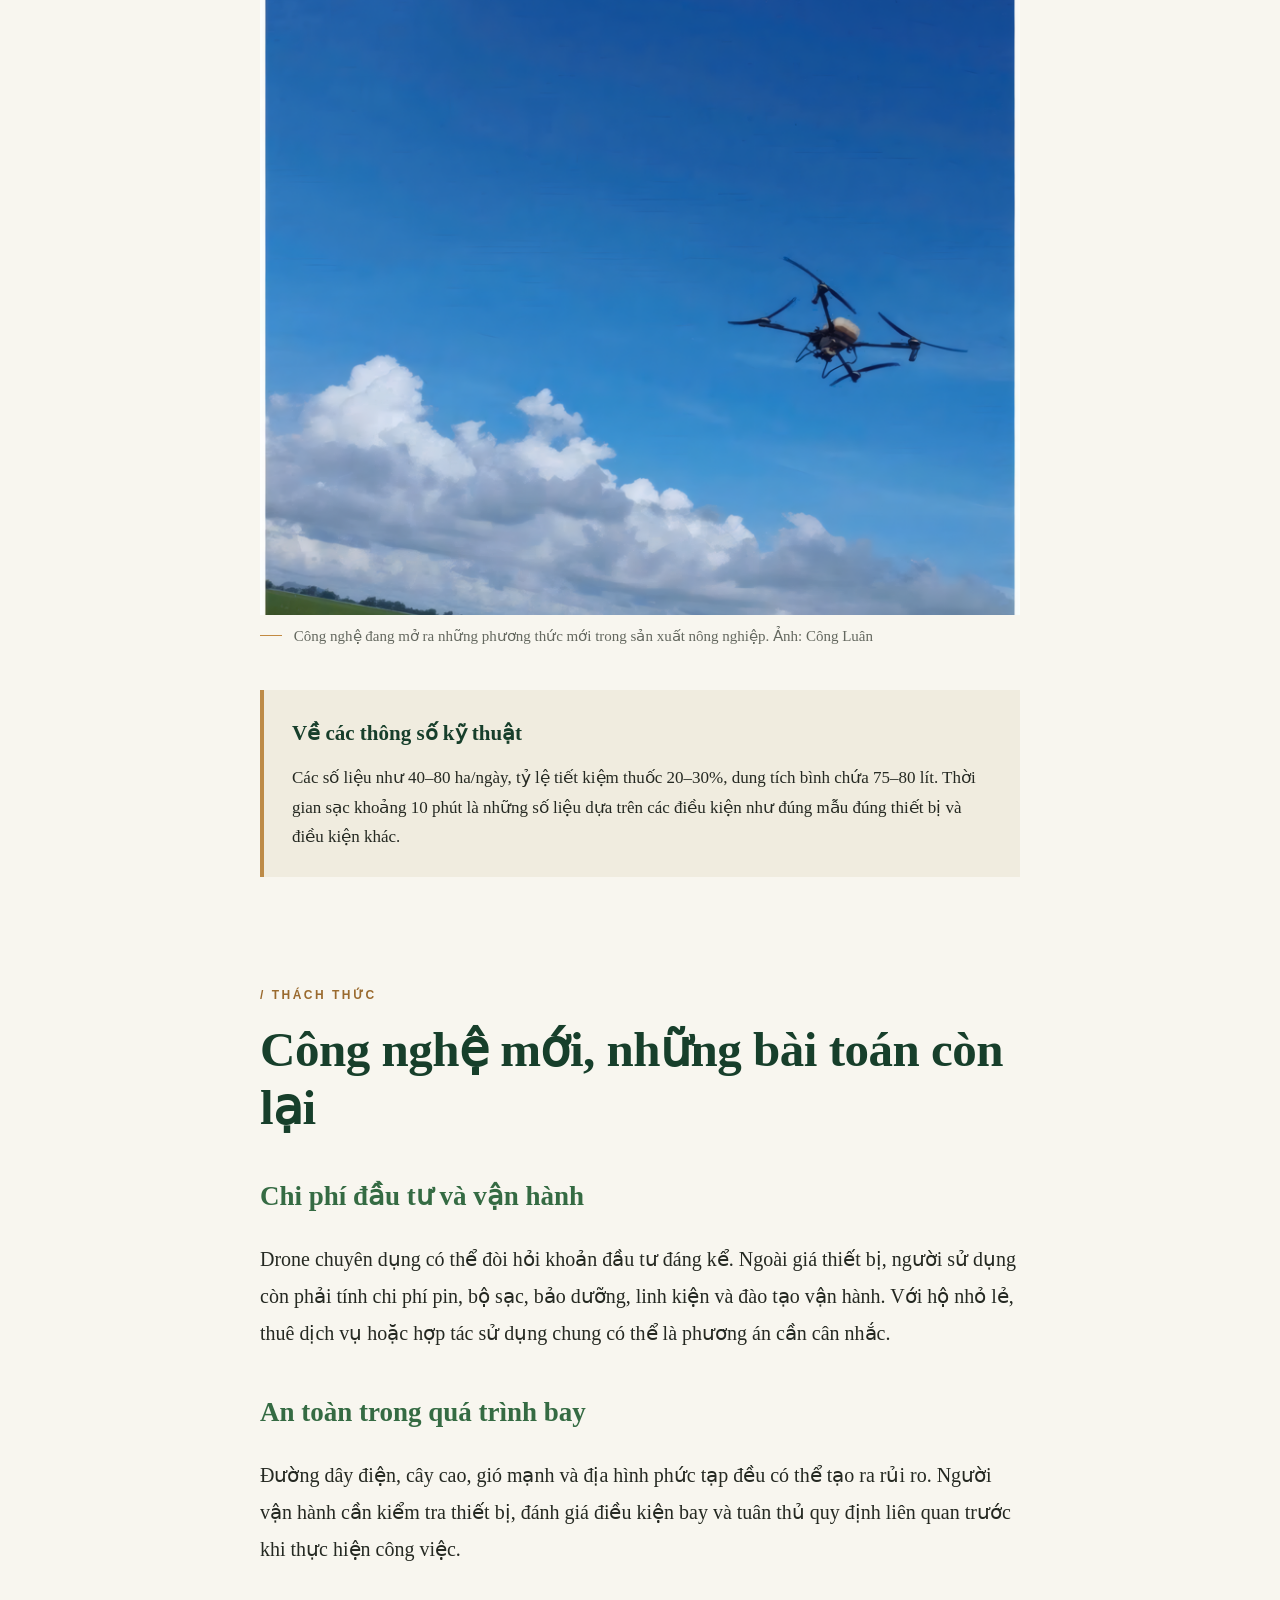
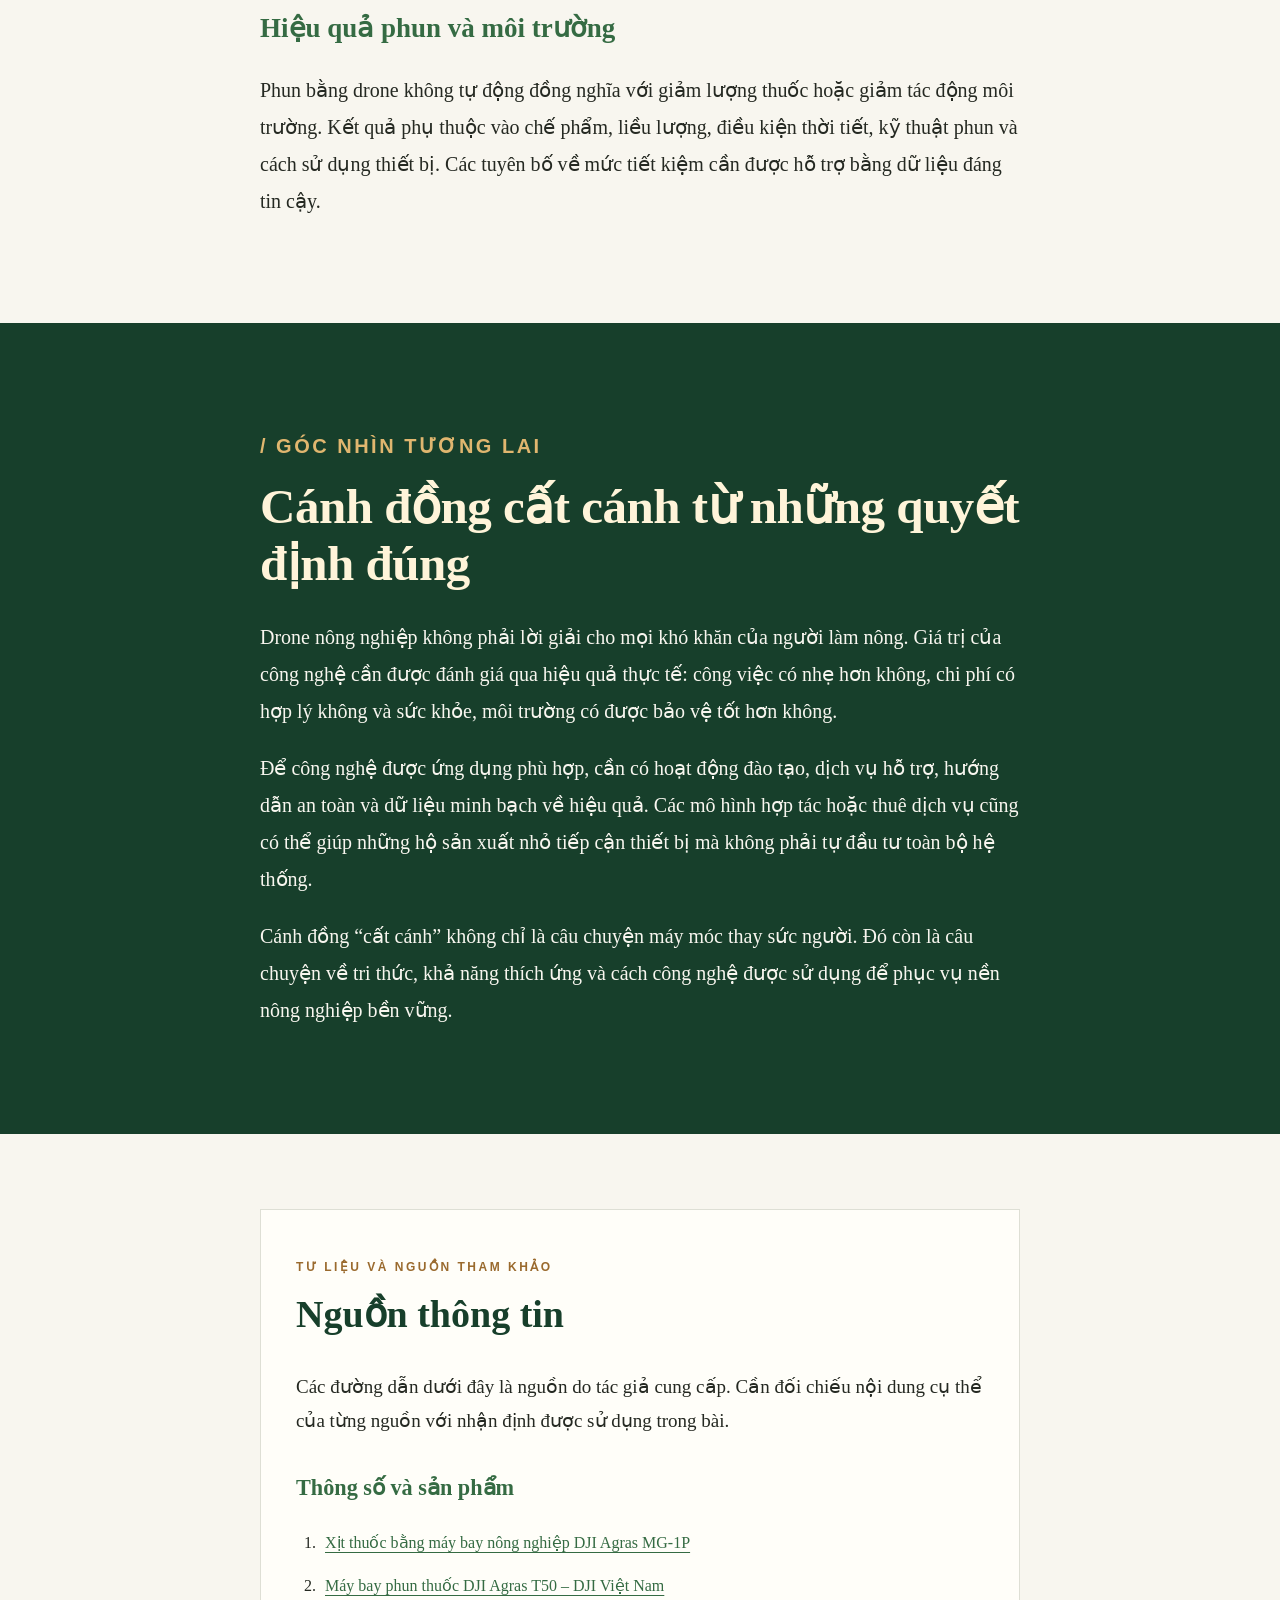
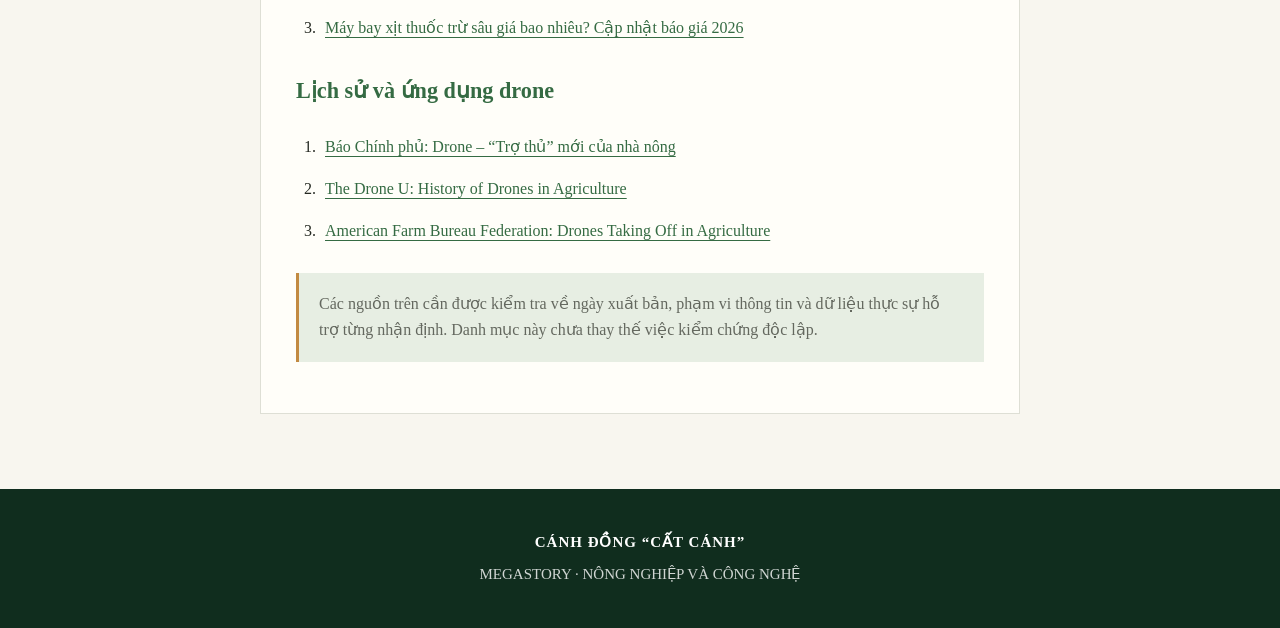
==== commit 3bf201a9: "Update index.html" ====
--- a/index.html
+++ b/index.html
@@ -179,7 +179,7 @@
         </p>
         <figure class="story-image reveal">
   <img
-    src="assets/chumanh.jpg"
+    src="assets/1234.jpg"
     alt="Hình ảnh người nông dân thành thạo sử dụng thiết bị"
     loading="lazy"
   >
